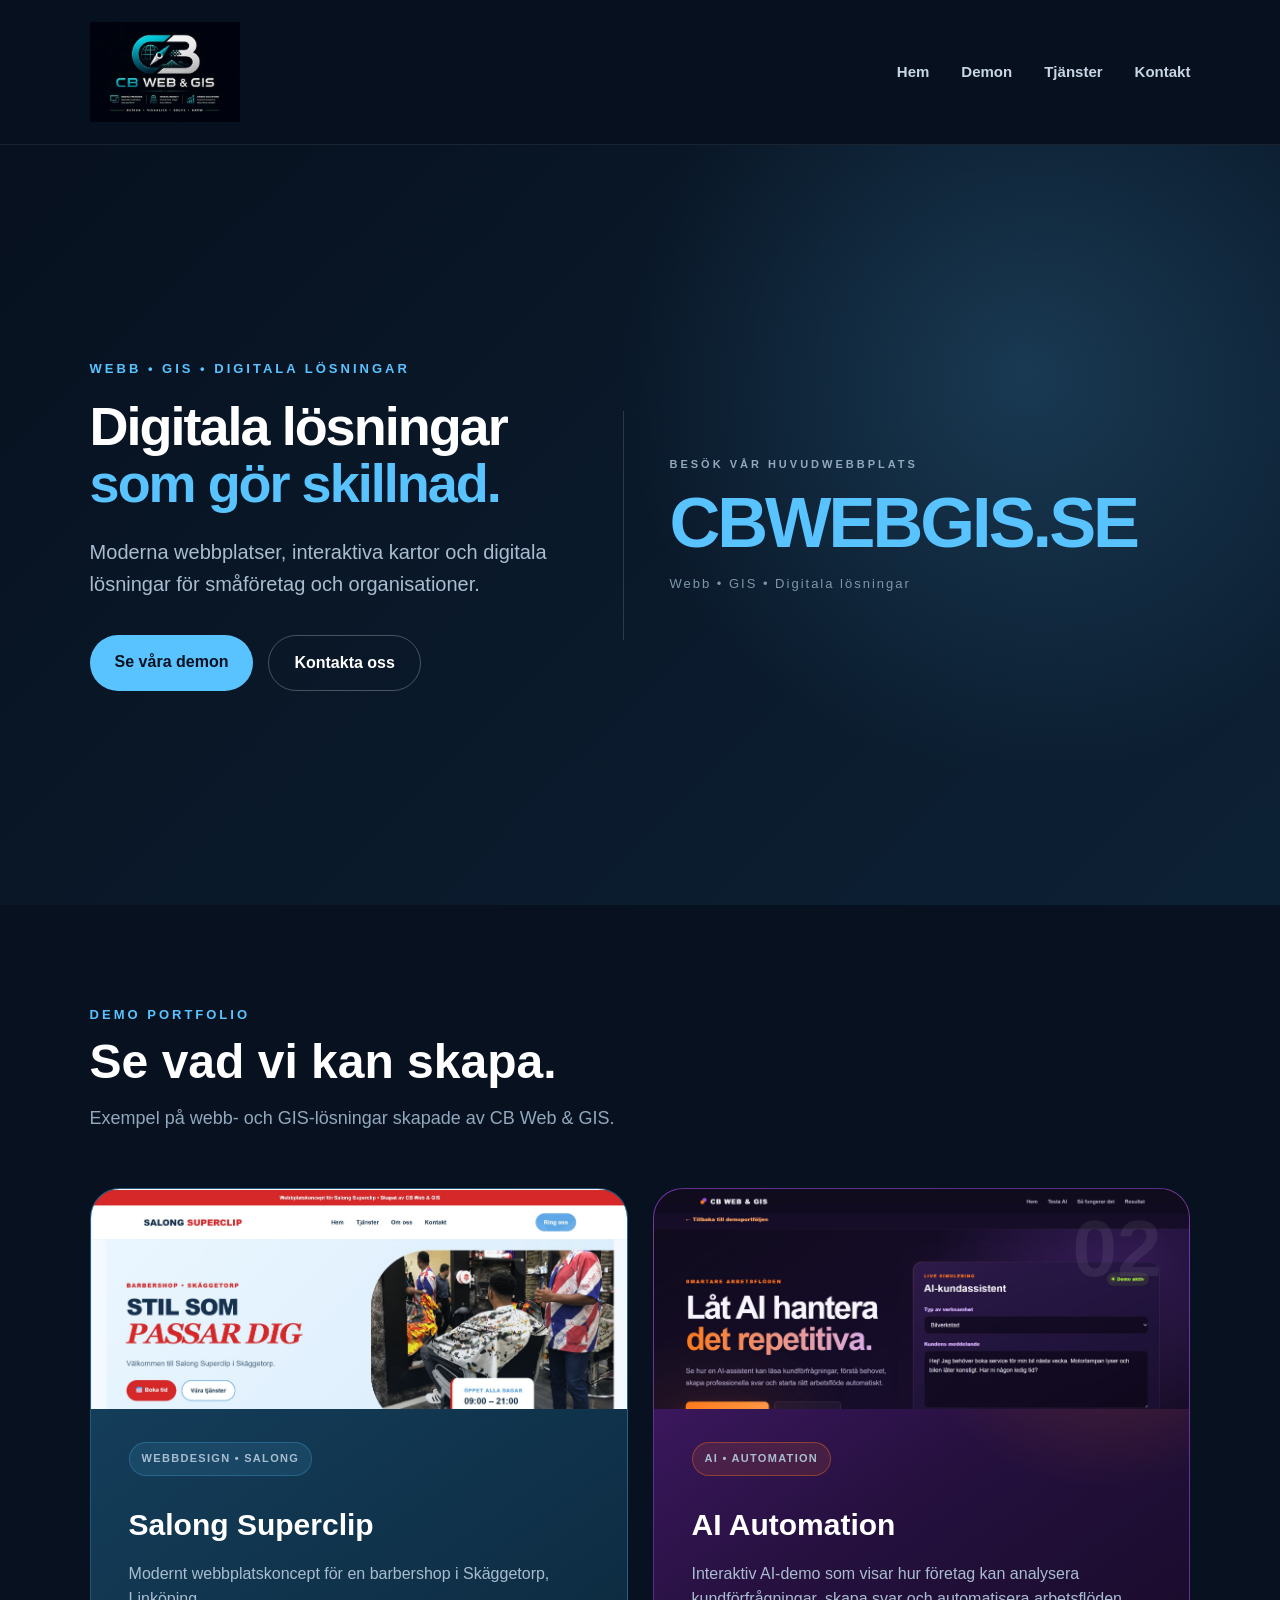
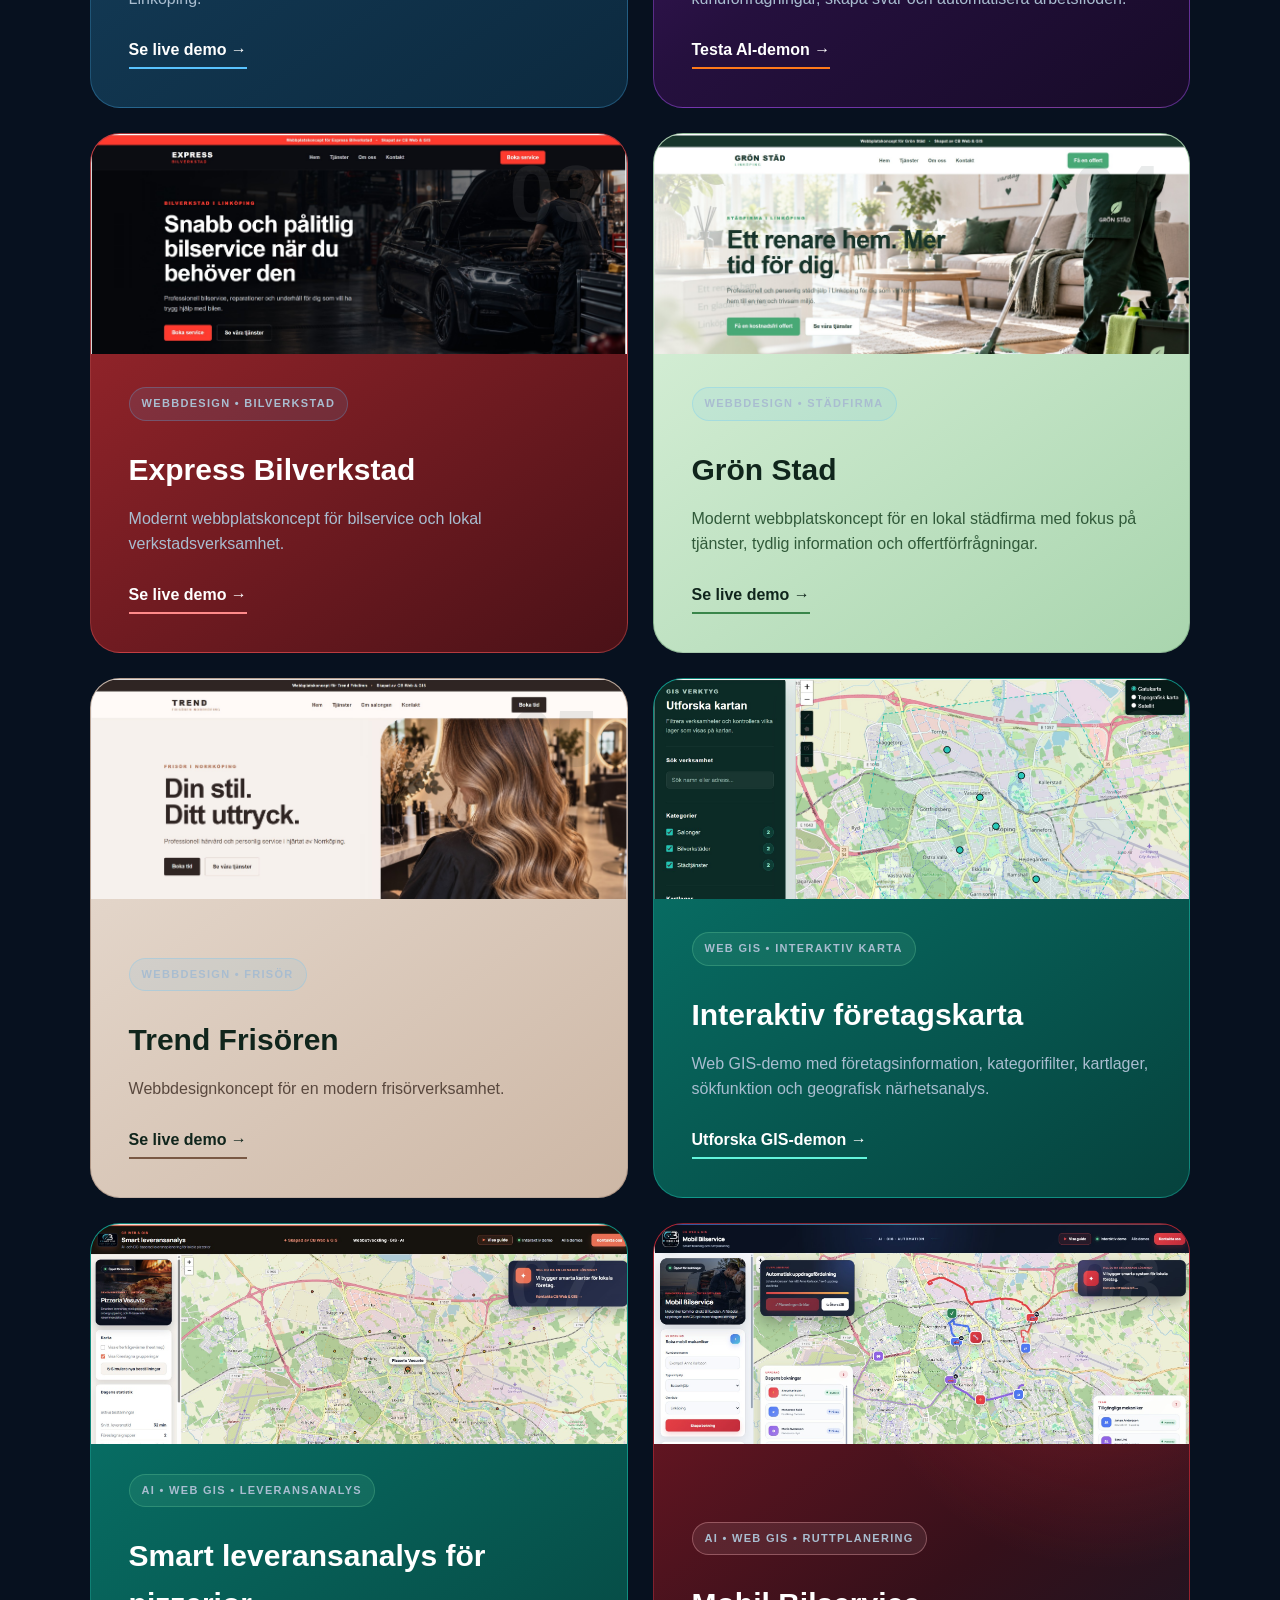
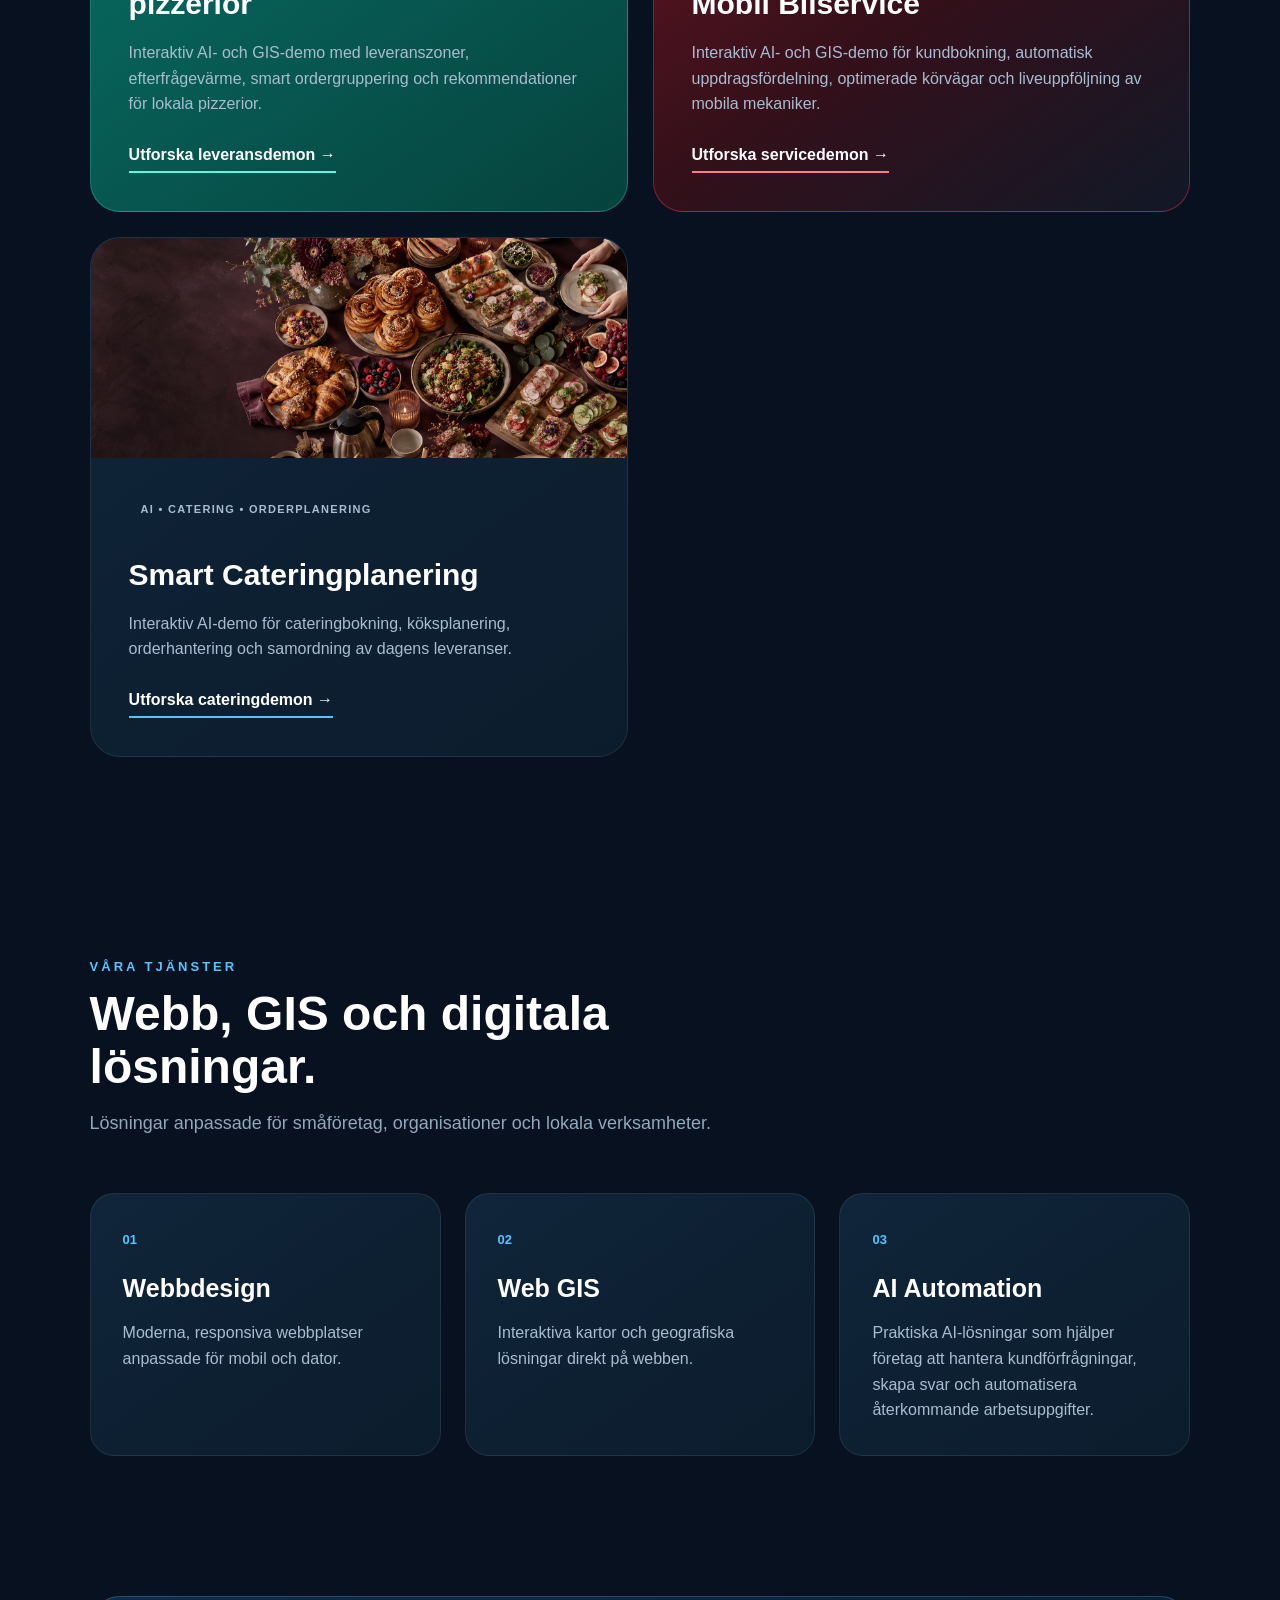
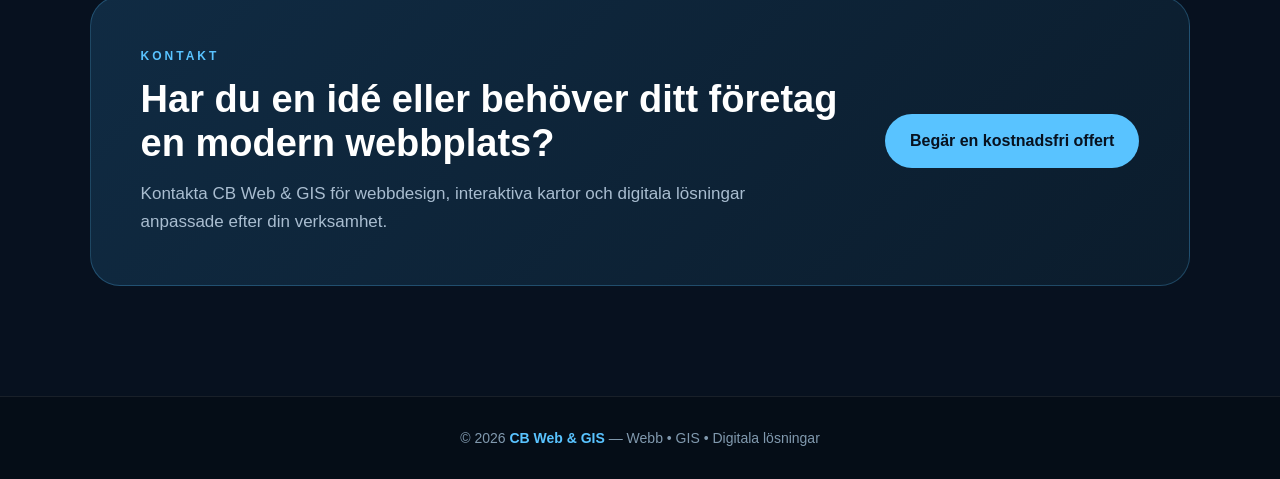
==== index.html @ 03745db8 "Update index.html" ====
<!DOCTYPE html>
<html lang="sv">

<head>

    <meta charset="UTF-8">

    <meta name="viewport"
          content="width=device-width, initial-scale=1.0">

    <title>CB Web & GIS | Demo Portfolio</title>

    <meta name="description"
          content="Demoportfolio från CB Web & GIS – moderna webbplatser, GIS och digitala lösningar för företag och organisationer.">

    <link rel="stylesheet" href="style.css">

</head>

<body>

    <!-- HEADER -->

    <header class="site-header">

        <nav class="navbar">

<a href="#home" class="logo">
    <img src="cb-webgis-logo-400.webp"
         alt="CB Web & GIS">
</a>

<button class="menu-toggle"
        id="menu-toggle"
        aria-label="Öppna meny"
        aria-expanded="false">
    ☰
</button>

<div class="nav-links" id="nav-links">

                <a href="#home">Hem</a>

                <a href="#demos">Demon</a>

                <a href="#services">Tjänster</a>

                <a href="#contact">Kontakt</a>

            </div>

        </nav>

    </header>


    <main>

        <!-- HERO -->

        <section class="hero" id="home">

            <div class="hero-content">
                <div class="hero-main">

                <p class="hero-small">
                    WEBB • GIS • DIGITALA LÖSNINGAR
                </p>

                <h1>
                    Digitala lösningar
                    <span>som gör skillnad.</span>
                </h1>

                <p class="hero-text">
                    Moderna webbplatser, interaktiva kartor och
                    digitala lösningar för småföretag och organisationer.
                </p>

       
                    <div class="hero-buttons">

    <a href="#demos" class="btn primary">
        Se våra demon
    </a>

    <a href="#contact" class="btn secondary">
        Kontakta oss
    </a>

</div>

<!-- CLOSE LEFT SIDE -->
</div>


<!-- RIGHT SIDE -->

<div class="hero-website">

    <p>Besök vår huvudwebbplats</p>

    <a href="https://cbwebgis.se"
       target="_blank"
       rel="noopener noreferrer">

        CBWEBGIS.SE

    </a>

    <span>
        Webb • GIS • Digitala lösningar
    </span>

</div>
            </div>

        </section>


        <!-- DEMOS -->

        <section class="demos" id="demos">

            <div class="section-heading">

                <p>DEMO PORTFOLIO</p>

                <h2>
                    Se vad vi kan skapa.
                </h2>

                <span>
                    Exempel på webb- och GIS-lösningar
                    skapade av CB Web & GIS.
                </span>

            </div>


            <div class="demo-grid">

                <!-- SUPERCLIP -->

                <article class="demo-card demo-card--superclip">

                    <div class="demo-image">

    <img src="superclip-preview.jpg"
         alt="Salong Superclip webbplatsdemo">

</div>

<div class="demo-number">
    01
</div>

                    <div class="demo-content">
<p class="demo-category web">
    WEBBDESIGN • SALONG
</p>

                        <h3>
                            Salong Superclip
                        </h3>

                        <p>
                            Modernt webbplatskoncept för en
                            barbershop i Skäggetorp, Linköping.
                        </p>

                        <a href="superclip/index.html"
                           class="demo-btn">
                            Se live demo →
                        </a>

                    </div>

                </article>


          

                <!-- AI AUTOMATION -->

<article class="demo-card demo-card--ai">

    <div class="demo-image">

        <img
            src="ai-automation-preview.jpg"
            alt="AI Automation interaktiv webb-demo"
        >

    </div>

    <div class="demo-number">
        02
    </div>

    <div class="demo-content">

        <p class="demo-category ai">
            AI • AUTOMATION
        </p>

        <h3>
            AI Automation
        </h3>

        <p>
            Interaktiv AI-demo som visar hur företag
            kan analysera kundförfrågningar, skapa svar
            och automatisera arbetsflöden.
        </p>

        <a
            href="ai-automation/index.html"
            class="demo-btn"
        >
            Testa AI-demon →
        </a>

    </div>

</article>
                


                <!-- EXPRESS BILVERKSTAD -->

                <article class="demo-card demo-card--express">
                    <div class="demo-image">
    <img src="express-bilverkstad-preview.jpg"
         alt="Express Bilverkstad webbplatsdemo">
</div>

                    <div class="demo-number">
                        03
                    </div>

                    <div class="demo-content">

                       <p class="demo-category web">
    WEBBDESIGN • BILVERKSTAD
</p>
                        <h3>
                            Express Bilverkstad
                        </h3>

                        <p>
                            Modernt webbplatskoncept för
                            bilservice och lokal verkstadsverksamhet.
                        </p>

                        <a href="express-bilverkstad/index.html"
                           class="demo-btn">
                            Se live demo →
                        </a>

                    </div>

                </article>


                <!-- GRÖN STAD -->

               <article class="demo-card demo-card--gron">
                    <div class="demo-image">
    <img src="gron-stad-preview.jpg"
         alt="Grön Stad GIS-demo">
</div>

                    <div class="demo-number">
                        04
                    </div>

                    <div class="demo-content">

                      <p class="demo-category web">
    WEBBDESIGN • STÄDFIRMA
</p>

                        <h3>
                            Grön Stad
                        </h3>

                       <p>
    Modernt webbplatskoncept för en lokal
    städfirma med fokus på tjänster,
    tydlig information och offertförfrågningar.
</p>

                        <a href="gron-stad/index.html"
                           class="demo-btn">
                            Se live demo →
                        </a>

                    </div>

                </article>


                <!-- TREND FRISÖREN -->

                <article class="demo-card demo-card--trend">
                    <div class="demo-image">
    <img src="trend-frisoren-preview.jpg"
         alt="Trend Frisören webbplatsdemo">
</div>

                    <div class="demo-number">
                        05
                    </div>

                    <div class="demo-content">

                       <p class="demo-category web">
    WEBBDESIGN • FRISÖR
</p>

                        <h3>
                            Trend Frisören
                        </h3>

                        <p>
                            Webbdesignkoncept för en modern
                            frisörverksamhet.
                        </p>

                        <a href="trend-frisoren/index.html"
                           class="demo-btn">
                            Se live demo →
                        </a>

                    </div>

                </article>
                                <!-- BUSINESS MAP WEB GIS -->

              <article class="demo-card demo-card--gis">

                    <div class="demo-image">

                        <img
                            src="business-map-preview.jpg"
                            alt="Interaktiv företagskarta Web GIS-demo"
                        >

                    </div>

                    <div class="demo-number">
                        06
                    </div>

                    <div class="demo-content">

                        <p class="demo-category gis">
                            WEB GIS • INTERAKTIV KARTA
                        </p>

                        <h3>
                            Interaktiv företagskarta
                        </h3>

                        <p>
                            Web GIS-demo med företagsinformation,
                            kategorifilter, kartlager, sökfunktion
                            och geografisk närhetsanalys.
                        </p>

                        <a
                            href="business-map/index.html"
                            class="demo-btn"
                        >
                            Utforska GIS-demon →
                        </a>

                    </div>

                </article>
<!-- PIZZERIA DELIVERY INTELLIGENCE -->

<article class="demo-card demo-card--gis">

    <div class="demo-image">
        <img
            src="pizza-delivery-preview.jpg"
            alt="Smart leveransanalys för pizzerior med AI och GIS"
        >
    </div>

    <div class="demo-number">
        07
    </div>

    <div class="demo-content">

        <p class="demo-category gis">
            AI • WEB GIS • LEVERANSANALYS
        </p>

        <h3>
            Smart leveransanalys för pizzerior
        </h3>

        <p>
            Interaktiv AI- och GIS-demo med leveranszoner,
            efterfrågevärme, smart ordergruppering och
            rekommendationer för lokala pizzerior.
        </p>

        <a
            href="pizza-delivery/index.html"
            class="demo-btn"
        >
            Utforska leveransdemon →
        </a>

    </div>

</article>
      <!-- MOBILE MECHANIC AI + GIS -->

<article class="demo-card demo-card--mobile">

    <div class="demo-image">
        <img
            src="mobil-bilservice-preview.jpg"
            alt="Mobil Bilservice med AI och GIS"
        >
    </div>

    <div class="demo-number">
        08
    </div>

    <div class="demo-content">

        <p class="demo-category mechanic">
            AI • WEB GIS • RUTTPLANERING
        </p>

        <h3>Mobil Bilservice</h3>

        <p>
            Interaktiv AI- och GIS-demo för kundbokning,
            automatisk uppdragsfördelning, optimerade körvägar
            och liveuppföljning av mobila mekaniker.
        </p>

        <a
            href="mobile-mechanic/index.html"
            class="demo-btn"
        >
            Utforska servicedemon →
        </a>

    </div>

</article>


<!-- SMART CATERING PLANNING -->

<article class="demo-card demo-card--catering">

    <div class="demo-image">
        <img
            src="cafe-catering/catering-hero-2.png"
            alt="Smart cateringplanering med AI och digital automation"
        >
    </div>

    <div class="demo-number">
        09
    </div>

    <div class="demo-content">

        <p class="demo-category catering">
            AI • CATERING • ORDERPLANERING
        </p>

        <h3>Smart Cateringplanering</h3>

        <p>
            Interaktiv AI-demo för cateringbokning,
            köksplanering, orderhantering och
            samordning av dagens leveranser.
        </p>

        <a
            href="cafe-catering/index.html"
            class="demo-btn"
        >
            Utforska cateringdemon →
        </a>

    </div>

</article>

</div>

</section>     
        
<!-- SERVICES -->

<section class="services" id="services">

    <div class="section-heading">

        <p>VÅRA TJÄNSTER</p>

        <h2>
            Webb, GIS och digitala lösningar.
        </h2>

        <span>
            Lösningar anpassade för småföretag,
            organisationer och lokala verksamheter.
        </span>

    </div>

    <div class="services-grid">

        <div class="service-card">
            <span>01</span>
            <h3>Webbdesign</h3>
            <p>
                Moderna, responsiva webbplatser
                anpassade för mobil och dator.
            </p>
        </div>

        <div class="service-card">
            <span>02</span>
            <h3>Web GIS</h3>
            <p>
                Interaktiva kartor och geografiska
                lösningar direkt på webben.
            </p>
        </div>

        <div class="service-card">
    <span>03</span>

    <h3>AI Automation</h3>

    <p>
        Praktiska AI-lösningar som hjälper företag
        att hantera kundförfrågningar, skapa svar
        och automatisera återkommande arbetsuppgifter.
    </p>
</div>
    </div>

</section>
        <!-- CONTACT -->

<section class="contact" id="contact">

    <div class="contact-box">

        <div>

            <p class="contact-small">
                KONTAKT
            </p>

            <h2>
                Har du en idé eller behöver ditt företag en modern webbplats?
            </h2>

            <p class="contact-text">
                Kontakta CB Web & GIS för webbdesign,
                interaktiva kartor och digitala lösningar
                anpassade efter din verksamhet.
            </p>

        </div>

        <div class="contact-actions">

           <a
    href="https://cbwebgis.se/sv/contact/#contact-form"
    class="btn primary"
    target="_blank"
    rel="noopener noreferrer"
>
    Begär en kostnadsfri offert
</a>

        </div>

    </div>

</section>
    </main>
    <footer class="site-footer">

    <p>
        © 2026 <strong>CB Web & GIS</strong>
        — Webb • GIS • Digitala lösningar
    </p>

</footer>
    <script>

const menuToggle = document.getElementById("menu-toggle");
const navLinks = document.getElementById("nav-links");

if (menuToggle && navLinks) {

    menuToggle.addEventListener("click", function () {

        navLinks.classList.toggle("active");

        const isOpen = navLinks.classList.contains("active");

        menuToggle.textContent = isOpen ? "✕" : "☰";

        menuToggle.setAttribute(
            "aria-expanded",
            isOpen
        );

    });

    navLinks.querySelectorAll("a").forEach(link => {

        link.addEventListener("click", function () {

            navLinks.classList.remove("active");

            menuToggle.textContent = "☰";

            menuToggle.setAttribute(
                "aria-expanded",
                "false"
            );

        });

    });

}

</script>

</body>

</html>
---- style.css ----
/* ==========================================
   CB WEB & GIS — DEMO PORTFOLIO
========================================== */

* {
    margin: 0;
    padding: 0;
    box-sizing: border-box;
}

html {
    scroll-behavior: smooth;
}

body {
    font-family: Arial, Helvetica, sans-serif;
    background: #07111f;
    color: #ffffff;
    line-height: 1.6;
}

a {
    text-decoration: none;
}


/* ==========================================
   HEADER
========================================== */

.site-header {
    position: sticky;
    top: 0;
    z-index: 1000;

    background: rgba(7, 17, 31, 0.96);
    border-bottom: 1px solid rgba(255,255,255,0.08);
}

.navbar {
    max-width: 1400px;
    margin: 0 auto;
    padding: 22px 7%;

    display: flex;
    justify-content: space-between;
    align-items: center;
}

.logo {
    display: flex;
    align-items: center;
}

.logo img {
    width: 150px;
    height: auto;
    display: block;
}
.nav-links {
    display: flex;
    align-items: center;
    gap: 32px;
}

.nav-links a {
    color: #c8d6e5;
    font-size: 15px;
    font-weight: 700;

    transition: color 0.25s ease;
}

.nav-links a:hover {
    color: #59c3ff;
}


/* ==========================================
   HERO
========================================== */

.hero {
    min-height: 760px;

    display: flex;
    align-items: center;

    background:
        radial-gradient(
            circle at 80% 30%,
            rgba(89, 195, 255, 0.18),
            transparent 35%
        ),
        linear-gradient(
            135deg,
            #07111f,
            #0d2135
        );
}

.hero-content {
    width: 100%;
    max-width: 1400px;

    margin: 0 auto;
    padding: 100px 7%;

    display: grid;
    grid-template-columns: 0.9fr 1.1fr;
    align-items: center;
    gap: 70px;
}

.hero-small {
    color: #59c3ff;

    font-size: 13px;
    font-weight: 800;

    letter-spacing: 3px;

    margin-bottom: 18px;
}

.hero h1 {
    max-width: 650px;
    font-size: 54px;
    line-height: 1.05;
    letter-spacing: -2px;
    margin-bottom: 25px;
}

.hero h1 span {
    display: block;
    color: #59c3ff;
}

.hero-text {
    max-width: 650px;

    color: #a9bdd0;

    font-size: 20px;

    margin-bottom: 35px;
}


/* ==========================================
   BUTTONS
========================================== */

.hero-buttons {
    display: flex;
    gap: 15px;
    flex-wrap: wrap;
}

.btn {
    display: inline-block;

    padding: 14px 25px;

    border-radius: 30px;

    font-weight: 800;

    transition:
        transform 0.25s ease,
        background 0.25s ease;
}

.btn:hover {
    transform: translateY(-3px);
}

.btn.primary {
    background: #59c3ff;
    color: #07111f;
}

.btn.secondary {
    border: 1px solid rgba(255,255,255,0.25);
    color: white;
}


/* ==========================================
   DEMOS
========================================== */

.demos {
    max-width: 1400px;

    margin: 0 auto;

    padding: 100px 7%;
}

.section-heading {
    max-width: 700px;

    margin-bottom: 55px;
}

.section-heading > p {
    color: #59c3ff;

    font-size: 13px;
    font-weight: 800;

    letter-spacing: 3px;

    margin-bottom: 10px;
}

.section-heading h2 {
    font-size: 48px;

    line-height: 1.1;

    margin-bottom: 15px;
}

.section-heading > span {
    color: #91a8bd;

    font-size: 18px;
}


/* ==========================================
   DEMO GRID
========================================== */

.demo-grid {
    display: grid;

    grid-template-columns:
        repeat(2, minmax(0, 1fr));

    gap: 25px;
}

/* ==========================================
   DEMO PREVIEW IMAGES
========================================== */

.demo-image {
    height: 220px;
    margin: -38px -38px 30px -38px;
    overflow: hidden;
}

.demo-image img {
    width: 100%;
    height: 100%;
    object-fit: cover;
    object-position: top center;
    display: block;

    transition: transform 0.5s ease;
}

.demo-card:hover .demo-image img {
    transform: scale(1.05);
}
/* ==========================================
   INDIVIDUAL DEMO CARD COLOURS
========================================== */


/* ==========================================
   DEMO CARDS
========================================== */

.demo-card {
    position: relative;

    min-height: 520px;
    padding: 38px;

    display: flex;
    flex-direction: column;
    justify-content: space-between;

    background:
        linear-gradient(
            145deg,
            #10253a,
            #0b1c2c
        );

    border: 1px solid rgba(255,255,255,0.08);

    border-radius: 30px;

    overflow: hidden;

    transition:
        transform 0.3s ease,
        border-color 0.3s ease,
        box-shadow 0.3s ease;
}

.demo-card:hover {
    transform: translateY(-7px);

    border-color: rgba(89,195,255,0.5);

    box-shadow:
        0 25px 55px rgba(0,0,0,0.25);
}
/* Salong Superclip — elegant blue */
.demo-card--superclip {
    background:
        linear-gradient(
            145deg,
            #174463,
            #0c293e
        );

    border-color: rgba(80, 190, 255, 0.28);
}


/* AI Automation — violet and orange */

.demo-card--ai {
    background:
        radial-gradient(
            circle at 85% 15%,
            rgba(255, 122, 26, 0.25),
            transparent 35%
        ),
        linear-gradient(
            145deg,
            #4c1d75,
            #25103e 55%,
            #170b28
        );

    border-color: rgba(168, 85, 247, 0.45);
}

/* Express Bilverkstad — red */
.demo-card--express {
    background:
        linear-gradient(
            145deg,
            #a6292f,
            #4a1117
        );

    border-color: rgba(255, 104, 104, 0.35);
}


/* Grön Stad — light green */
.demo-card--gron {
    background:
        linear-gradient(
            145deg,
            #dff4df,
            #a9d5ae
        );

    border-color: rgba(45, 105, 58, 0.30);
}


/* Trend Frisören — warm beige */
.demo-card--trend {
    background:
        linear-gradient(
            145deg,
            #eadfd5,
            #cdb7a5
        );

    border-color: rgba(106, 75, 59, 0.30);
}


/* Business Map — green turquoise */
.demo-card--gis {
    background:
        linear-gradient(
            145deg,
            #08796e,
            #06423d
        );

    border-color: rgba(32, 199, 183, 0.40);
}
/* Mobil Bilservice — red and dark navy */

.demo-card--mobile {
    background:
        radial-gradient(
            circle at 85% 15%,
            rgba(239, 51, 64, 0.30),
            transparent 38%
        ),
        linear-gradient(
            145deg,
            #7d1825,
            #35101a 58%,
            #111827
        );

    border-color: rgba(239, 51, 64, 0.45);
}

.demo-card--mobile:hover {
    border-color: rgba(255, 100, 112, 0.75);

    box-shadow:
        0 25px 55px rgba(80, 5, 18, 0.38);
}
/* Dark text for light-coloured cards */

.demo-card--gron .demo-content h3,
.demo-card--trend .demo-content h3 {
    color: #10251c;
}

.demo-card--gron .demo-content > p:not(.demo-category) {
    color: #315a3a;
}

.demo-card--trend .demo-content > p:not(.demo-category) {
    color: #59483e;
}

.demo-card--gron .demo-btn,
.demo-card--trend .demo-btn {
    color: #10251c;
}

.demo-card--gron .demo-number,
.demo-card--trend .demo-number {
    color: rgba(16, 37, 28, 0.09);
}
.demo-number {
    position: absolute;

    top: 20px;
    right: 28px;

    color: rgba(255,255,255,0.07);

    font-size: 80px;
    font-weight: 900;

    line-height: 1;
}

.demo-content {
    position: relative;
    z-index: 2;

    margin-top: auto;
}

.demo-type {
    color: #59c3ff;

    font-size: 11px;
    font-weight: 800;

    letter-spacing: 2px;

    margin-bottom: 10px;
}

.demo-content h3 {
    font-size: 30px;

    margin-bottom: 12px;
}

.demo-content > p:not(.demo-type) {
    max-width: 480px;

    color: #a9bdd0;

    margin-bottom: 25px;
}

.demo-btn {
    display: inline-block;

    color: white;

    font-weight: 800;

    border-bottom: 2px solid #59c3ff;

    padding-bottom: 4px;

    transition: color 0.25s ease;
}

.demo-btn:hover {
    color: #59c3ff;
}
/* ==========================================
   SERVICES
========================================== */

.services {
    max-width: 1400px;
    margin: 0 auto;
    padding: 100px 7%;
}

.services-grid {
    display: grid;
    grid-template-columns: repeat(3, 1fr);
    gap: 24px;
}

.service-card {
    padding: 32px;

    background:
        linear-gradient(
            145deg,
            #10253a,
            #0b1c2c
        );

    border: 1px solid rgba(255,255,255,0.08);
    border-radius: 24px;

    transition:
        transform 0.3s ease,
        border-color 0.3s ease,
        box-shadow 0.3s ease;
}

.service-card:hover {
    transform: translateY(-6px);

    border-color: rgba(89,195,255,0.45);

    box-shadow:
        0 20px 45px rgba(0,0,0,0.22);
}

.service-card span {
    display: inline-block;

    color: #59c3ff;

    font-size: 13px;
    font-weight: 900;

    margin-bottom: 18px;
}

.service-card h3 {
    font-size: 25px;

    margin-bottom: 12px;
}

.service-card p {
    color: #a9bdd0;
}
/* ==========================================
   CONTACT
========================================== */

.contact {
    max-width: 1400px;
    margin: 0 auto;
    padding: 40px 7% 110px;
}

.contact-box {
    padding: 50px;

    display: flex;
    justify-content: space-between;
    align-items: center;
    gap: 40px;

    background:
        linear-gradient(
            135deg,
            #102b43,
            #0b1c2c
        );

    border: 1px solid rgba(89,195,255,0.25);
    border-radius: 30px;
}

.contact-small {
    color: #59c3ff;

    font-size: 12px;
    font-weight: 900;

    letter-spacing: 3px;

    margin-bottom: 12px;
}

.contact-box h2 {
    max-width: 720px;

    font-size: 38px;
    line-height: 1.15;

    margin-bottom: 15px;
}

.contact-text {
    max-width: 650px;

    color: #a9bdd0;

    font-size: 17px;
}

.contact-actions {
    flex-shrink: 0;
}
/* ==========================================
   MOBILE MENU BUTTON
========================================== */

.menu-toggle {
    display: none;

    background: transparent;
    border: none;

    color: white;

    font-size: 30px;
    cursor: pointer;
}
/* ==========================================
   FOOTER
========================================== */

.site-footer {
    padding: 30px 7%;

    text-align: center;

    color: #8199ae;

    font-size: 14px;

    border-top: 1px solid rgba(255,255,255,0.08);

    background: #050d17;
}

.site-footer strong {
    color: #59c3ff;
}
/* ==========================================
   HERO WEBSITE — RIGHT SIDE
========================================== */

.hero-website {
    margin: 0;
    padding: 45px 0 45px 45px;

    border-left: 1px solid rgba(255,255,255,0.14);
}

.hero-website p {
    color: #91a8bd;

    font-size: 11px;
    font-weight: 800;

    letter-spacing: 3px;
    text-transform: uppercase;

    margin-bottom: 15px;
}

.hero-website a {
    display: block;

    color: #59c3ff;

    font-size: clamp(55px, 5.5vw, 92px);
    font-weight: 900;

    line-height: 1;

    letter-spacing: -3px;

    white-space: nowrap;

    transition:
        transform 0.3s ease,
        color 0.3s ease;
}

.hero-website a:hover {
    color: #ffffff;
    transform: translateX(8px);
}

.hero-website span {
    display: block;

    margin-top: 15px;

    color: #7f96aa;

    font-size: 13px;

    letter-spacing: 2px;
}
/* ==========================================
   MOBILE
========================================== */

@media (max-width: 800px) {

  .navbar {
    position: relative;
}

.menu-toggle {
    display: block;
}

.nav-links {
    display: none;

    position: absolute;

    top: 100%;
    left: 6%;
    right: 6%;

    padding: 22px;

    flex-direction: column;
    align-items: flex-start;

    gap: 18px;

    background: #0b1c2c;

    border: 1px solid rgba(255,255,255,0.08);

    border-radius: 0 0 20px 20px;

    box-shadow: 0 18px 35px rgba(0,0,0,0.35);
}

.nav-links.active {
    display: flex;
}
.services {
    padding: 70px 6%;
}
.contact {
    padding: 30px 6% 80px;
}

.contact-box {
    padding: 32px;

    flex-direction: column;
    align-items: flex-start;
}

.contact-box h2 {
    font-size: 30px;
}

.contact-actions {
    width: 100%;
}

.contact-actions .btn {
    width: 100%;
    text-align: center;
}
.services-grid {
    grid-template-columns: 1fr;
}
   .hero {
    min-height: auto;
}

.hero-content {
    display: block;
    padding: 70px 7%;
}

.hero-main {
    width: 100%;
}

.hero h1 {
    font-size: 46px;
    line-height: 1.05;
    letter-spacing: -2px;
}

.hero-text {
    font-size: 17px;
}

/* Website block moves under hero content on mobile */
.hero-website {
    margin-top: 55px;
    padding: 32px 0 0;

    border-left: none;
    border-top: 1px solid rgba(255,255,255,0.14);
}

.hero-website p {
    margin-bottom: 12px;
}

.hero-website a {
    font-size: clamp(44px, 11vw, 68px);

    white-space: normal;
    overflow-wrap: anywhere;

    letter-spacing: -2px;
}

.hero-website span {
    font-size: 12px;
    letter-spacing: 1.5px;
}
    .demos {
        padding: 70px 6%;
    }

    .section-heading h2 {
        font-size: 38px;
    }

    .demo-grid {
        grid-template-columns: 1fr;
    }

}


@media (max-width: 500px) {

    .navbar {
        padding: 18px 5%;
    }

   .logo img {
    width: 125px;
}

  .hero h1 {
    font-size: 36px;
}

.hero-small {
    font-size: 11px;
    letter-spacing: 2px;
}

.hero-website {
    margin-top: 45px;
    padding-top: 28px;
}

.hero-website a {
    font-size: 46px;
    letter-spacing: -1.5px;
}

.hero-website p {
    font-size: 10px;
    letter-spacing: 2px;
}

    .hero-buttons {
        flex-direction: column;
    }

    .btn {
        width: 100%;
        text-align: center;
    }

 .demo-card {
    min-height: 470px;
    padding: 28px;
}
   .demo-image {
    height: 190px;
    margin: -28px -28px 25px -28px;
}

    .demo-number {
        font-size: 65px;
    }

    .demo-content h3 {
        font-size: 26px;
    }
   

}
/* ==========================================
   DEMO CATEGORY BADGES
========================================== */

.demo-category {
    display: inline-flex;
    align-items: center;
    gap: 7px;

    width: fit-content;

    margin-bottom: 14px;
    padding: 7px 12px;

    border-radius: 999px;

    font-size: 11px;
    font-weight: 800;
    letter-spacing: 1.3px;
    text-transform: uppercase;
}
.demo-category.ai {
    color: #ffb06f;

    background:
        rgba(255, 122, 26, 0.12);

    border:
        1px solid rgba(255, 122, 26, 0.38);
}

/* Website demos */
.demo-category.web {
    color: #59c3ff;
    background: rgba(89, 195, 255, 0.10);
    border: 1px solid rgba(89, 195, 255, 0.25);
}

/* GIS demos */
.demo-category.gis {
    color: #7ee2a8;
    background: rgba(126, 226, 168, 0.10);
    border: 1px solid rgba(126, 226, 168, 0.25);
}
.demo-category.gis {
    color: #20c7b7;
}
/* Individual card button accents */

.demo-card--superclip .demo-btn {
    border-color: #59c3ff;
}

.demo-card--ai .demo-btn {
    border-color: #ff7a1a;
}

.demo-card--ai .demo-btn:hover {
    color: #ffad66;
}

.demo-card--express .demo-btn {
    border-color: #ff8a8a;
}

.demo-card--gron .demo-btn {
    border-color: #39864a;
}

.demo-card--trend .demo-btn {
    border-color: #795843;
}

.demo-card--gis .demo-btn {
    border-color: #63f5dc;
}
.demo-category.mechanic {
    color: #ffb4ba;
    background: rgba(255, 255, 255, 0.08);
    border: 1px solid rgba(255, 180, 186, 0.35);
}

.demo-card--mobile .demo-btn {
    border-color: #ff7b86;
}
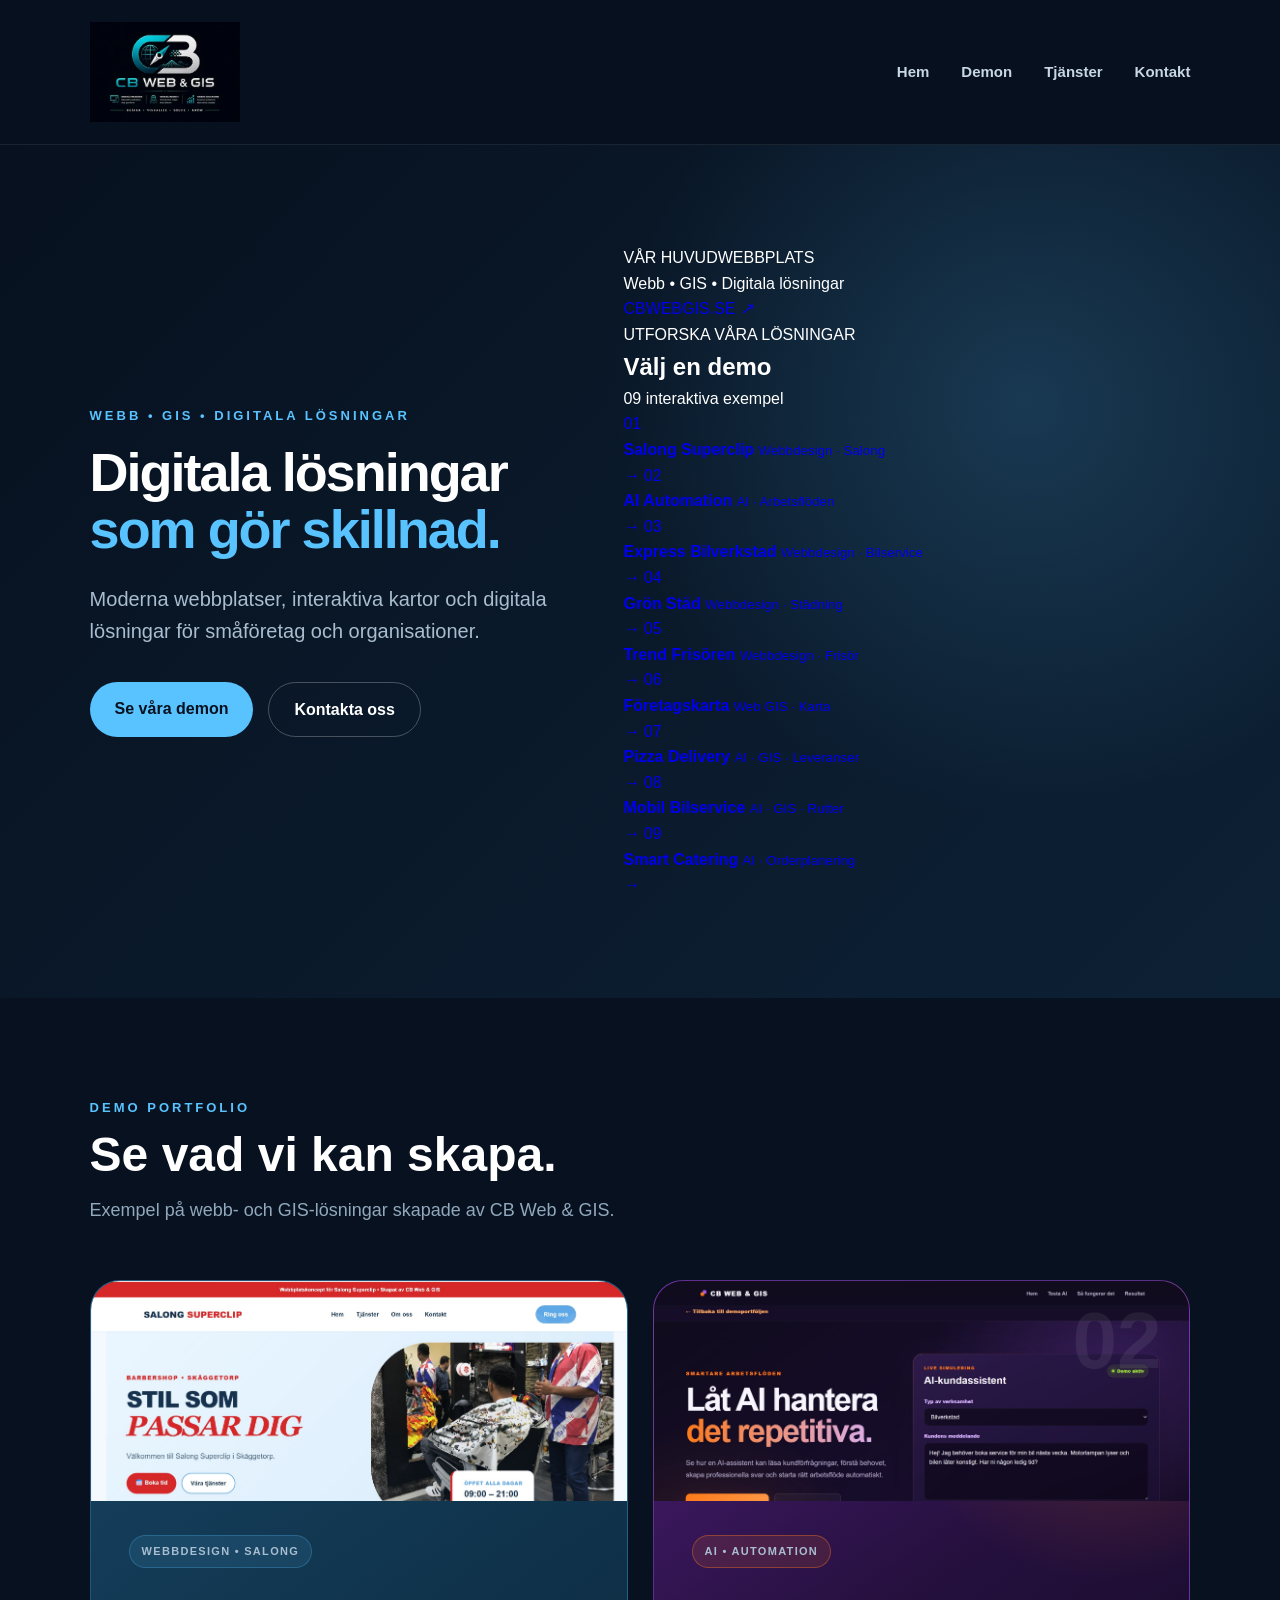
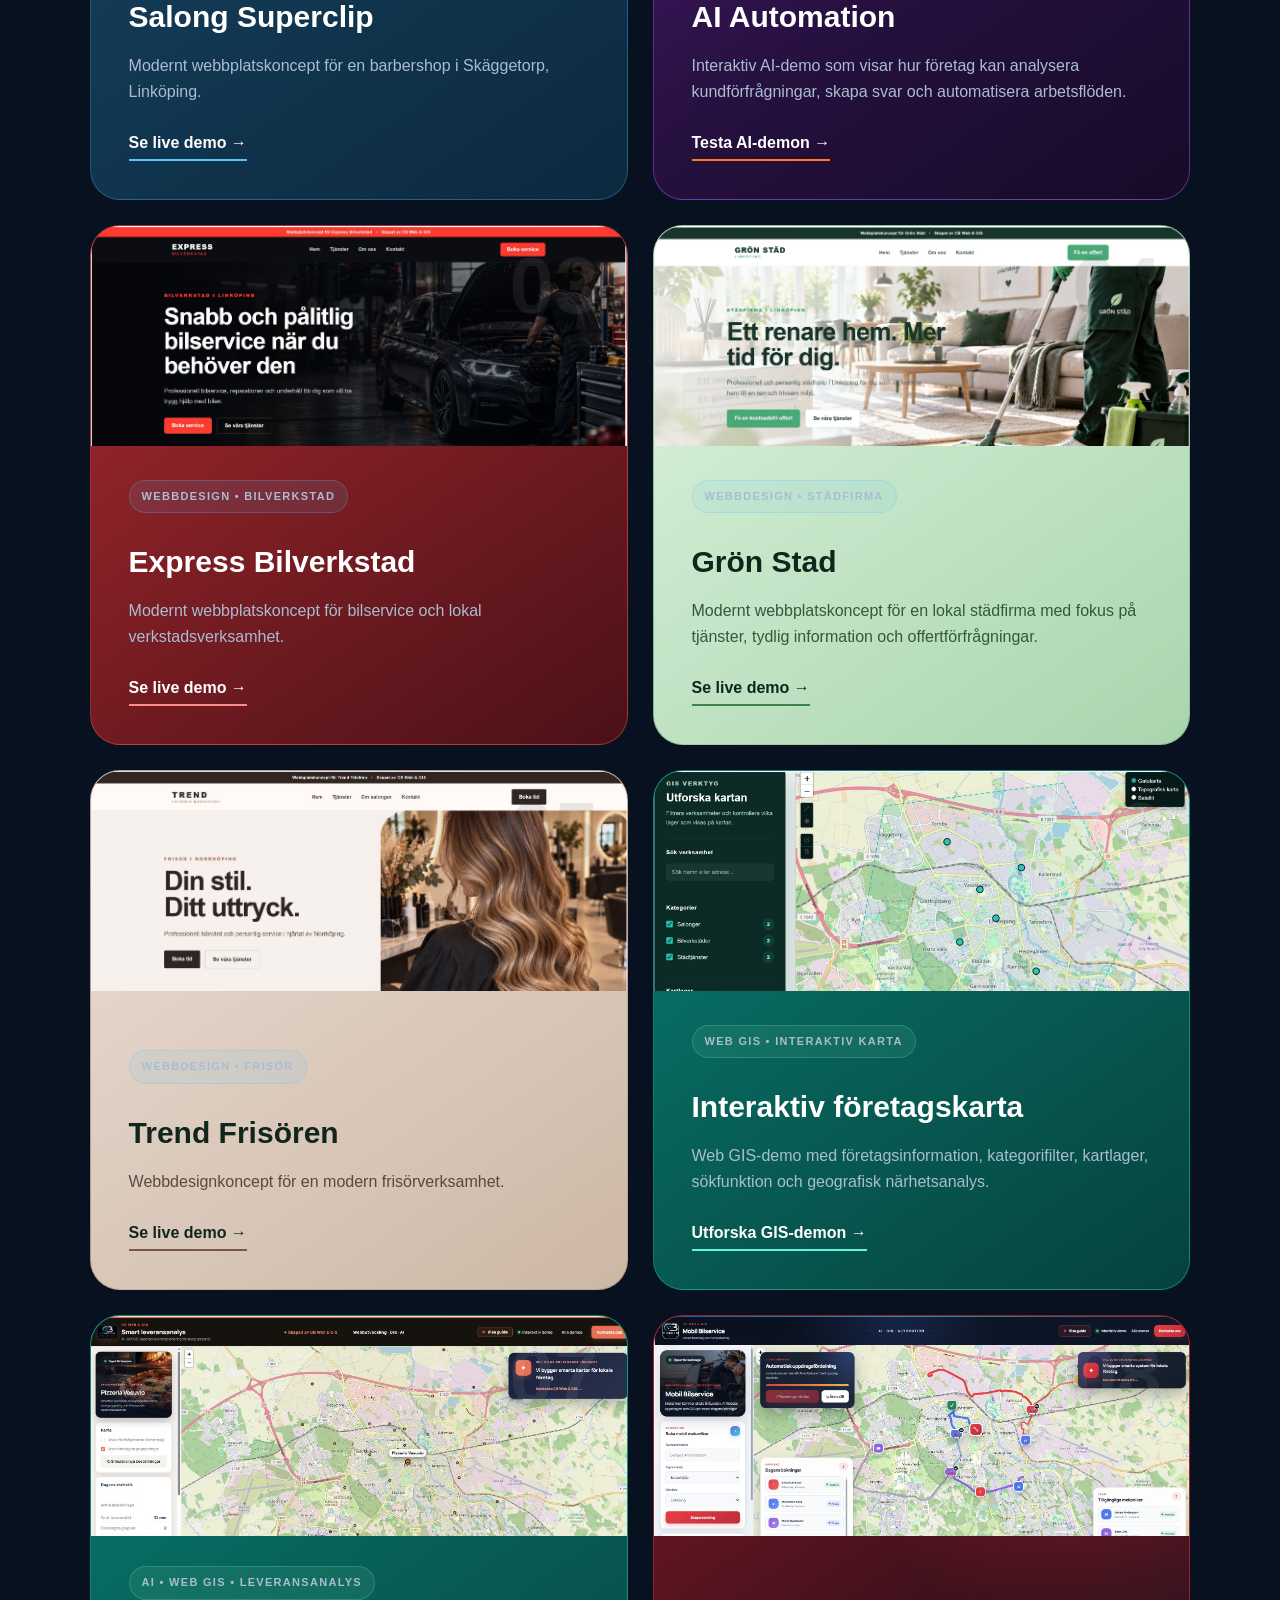
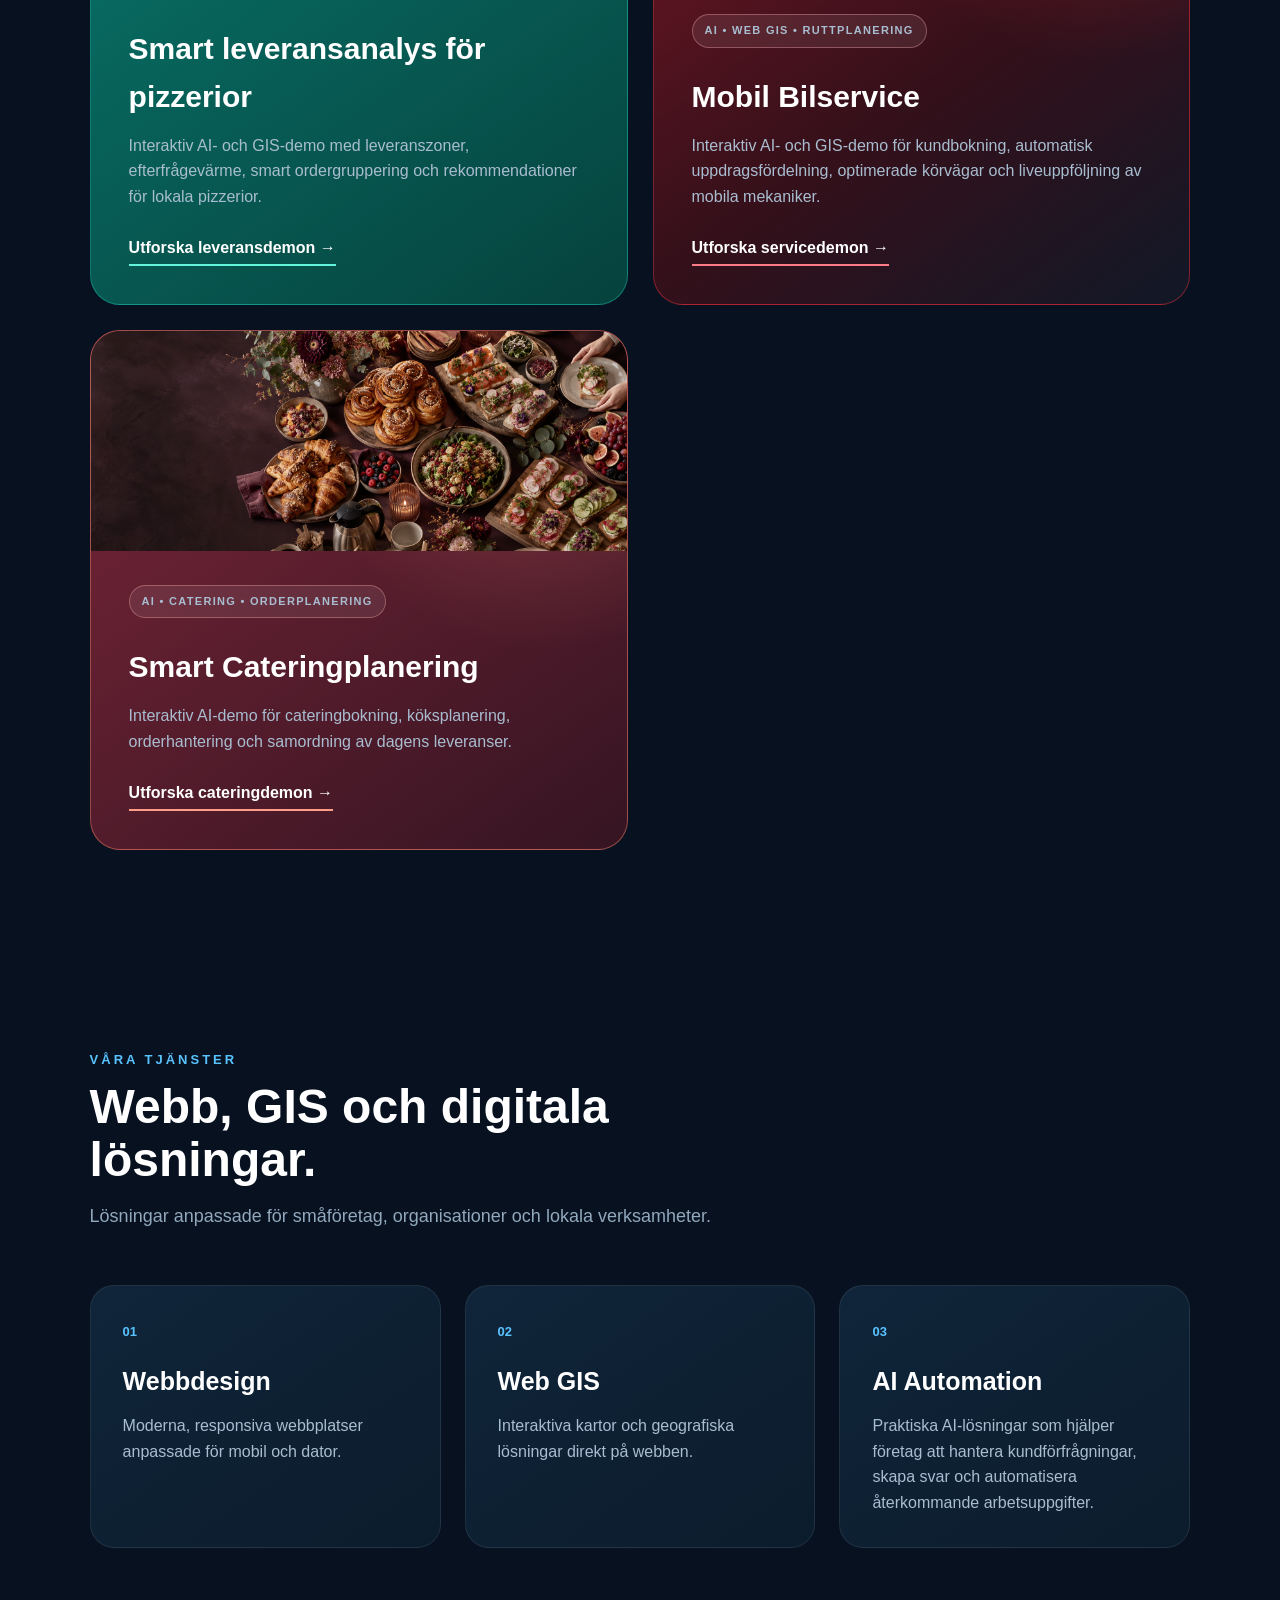
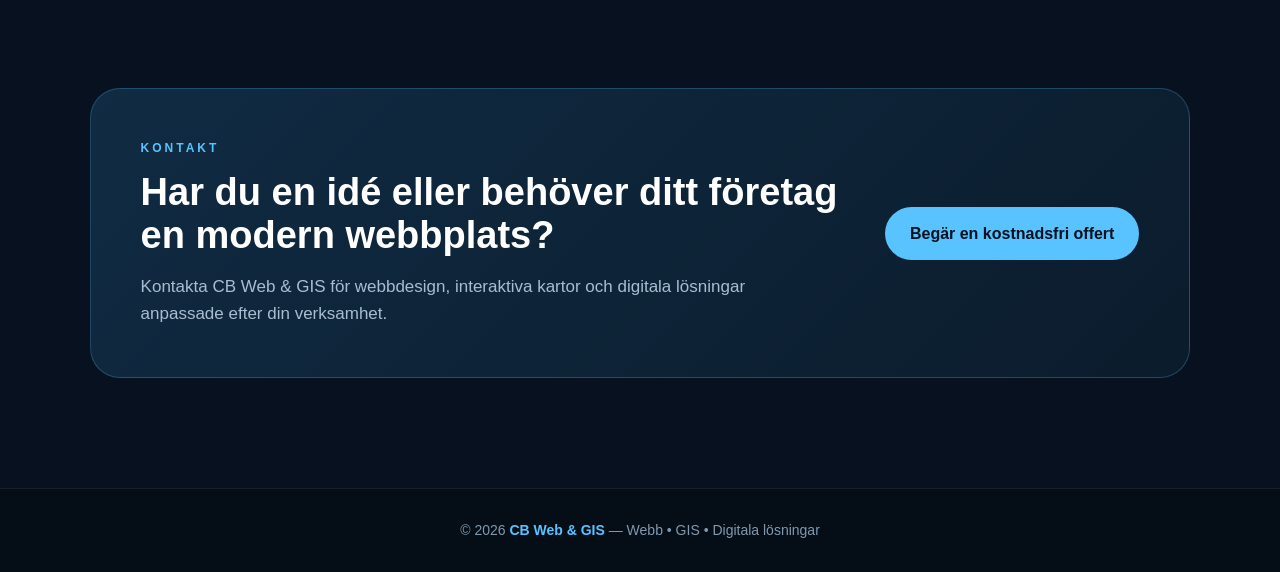
==== commit 49739e26: "Update index.html" ====
--- a/index.html
+++ b/index.html
@@ -96,25 +96,131 @@
 
 <!-- RIGHT SIDE -->
 
-<div class="hero-website">
-
-    <p>Besök vår huvudwebbplats</p>
-
-    <a href="https://cbwebgis.se"
-       target="_blank"
-       rel="noopener noreferrer">
-
-        CBWEBGIS.SE
-
-    </a>
-
-    <span>
-        Webb • GIS • Digitala lösningar
-    </span>
-
-</div>
-            </div>
-
+<aside class="hero-demo-directory">
+
+    <!-- MAIN WEBSITE -->
+
+    <div class="hero-main-website">
+
+        <div>
+            <p>VÅR HUVUDWEBBPLATS</p>
+            <span>Webb • GIS • Digitala lösningar</span>
+        </div>
+
+        <a
+            href="https://cbwebgis.se"
+            target="_blank"
+            rel="noopener noreferrer"
+        >
+            CBWEBGIS.SE
+            <i>↗</i>
+        </a>
+
+    </div>
+
+
+    <!-- DEMO DIRECTORY -->
+
+    <div class="directory-heading">
+
+        <div>
+            <p>UTFORSKA VÅRA LÖSNINGAR</p>
+            <h2>Välj en demo</h2>
+        </div>
+
+        <span>09 interaktiva exempel</span>
+
+    </div>
+
+    <div class="hero-demo-list">
+
+        <a href="superclip/index.html" class="hero-demo-link">
+            <span class="demo-link-number">01</span>
+            <div>
+                <strong>Salong Superclip</strong>
+                <small>Webbdesign · Salong</small>
+            </div>
+            <i>→</i>
+        </a>
+
+        <a href="ai-automation/index.html" class="hero-demo-link">
+            <span class="demo-link-number">02</span>
+            <div>
+                <strong>AI Automation</strong>
+                <small>AI · Arbetsflöden</small>
+            </div>
+            <i>→</i>
+        </a>
+
+        <a href="express-bilverkstad/index.html" class="hero-demo-link">
+            <span class="demo-link-number">03</span>
+            <div>
+                <strong>Express Bilverkstad</strong>
+                <small>Webbdesign · Bilservice</small>
+            </div>
+            <i>→</i>
+        </a>
+
+        <a href="gron-stad/index.html" class="hero-demo-link">
+            <span class="demo-link-number">04</span>
+            <div>
+                <strong>Grön Städ</strong>
+                <small>Webbdesign · Städning</small>
+            </div>
+            <i>→</i>
+        </a>
+
+        <a href="trend-frisoren/index.html" class="hero-demo-link">
+            <span class="demo-link-number">05</span>
+            <div>
+                <strong>Trend Frisören</strong>
+                <small>Webbdesign · Frisör</small>
+            </div>
+            <i>→</i>
+        </a>
+
+        <a href="business-map/index.html" class="hero-demo-link">
+            <span class="demo-link-number">06</span>
+            <div>
+                <strong>Företagskarta</strong>
+                <small>Web GIS · Karta</small>
+            </div>
+            <i>→</i>
+        </a>
+
+        <a href="pizza-delivery/index.html" class="hero-demo-link">
+            <span class="demo-link-number">07</span>
+            <div>
+                <strong>Pizza Delivery</strong>
+                <small>AI · GIS · Leveranser</small>
+            </div>
+            <i>→</i>
+        </a>
+
+        <a href="mobile-mechanic/index.html" class="hero-demo-link">
+            <span class="demo-link-number">08</span>
+            <div>
+                <strong>Mobil Bilservice</strong>
+                <small>AI · GIS · Rutter</small>
+            </div>
+            <i>→</i>
+        </a>
+
+        <a
+            href="cafe-catering/index.html"
+            class="hero-demo-link hero-demo-link--new"
+        >
+            <span class="demo-link-number">09</span>
+            <div>
+                <strong>Smart Catering</strong>
+                <small>AI · Orderplanering</small>
+            </div>
+            <i>→</i>
+        </a>
+
+    </div>
+
+</aside>
         </section>
 
 
--- a/style.css
+++ b/style.css
@@ -1006,3 +1006,37 @@
 .demo-card--mobile .demo-btn {
     border-color: #ff7b86;
 }
+/* Smart Catering — warm reddish plum */
+
+.demo-card--catering {
+    background:
+        radial-gradient(
+            circle at 85% 15%,
+            rgba(255, 137, 112, 0.25),
+            transparent 38%
+        ),
+        linear-gradient(
+            145deg,
+            #7a2638,
+            #351422
+        );
+
+    border-color: rgba(255, 137, 112, 0.45);
+}
+
+.demo-card--catering:hover {
+    border-color: rgba(255, 166, 145, 0.8);
+
+    box-shadow:
+        0 25px 55px rgba(84, 12, 32, 0.4);
+}
+
+.demo-category.catering {
+    color: #ffd0c5;
+    background: rgba(255, 255, 255, 0.08);
+    border: 1px solid rgba(255, 180, 165, 0.35);
+}
+
+.demo-card--catering .demo-btn {
+    border-color: #ff9d88;
+}
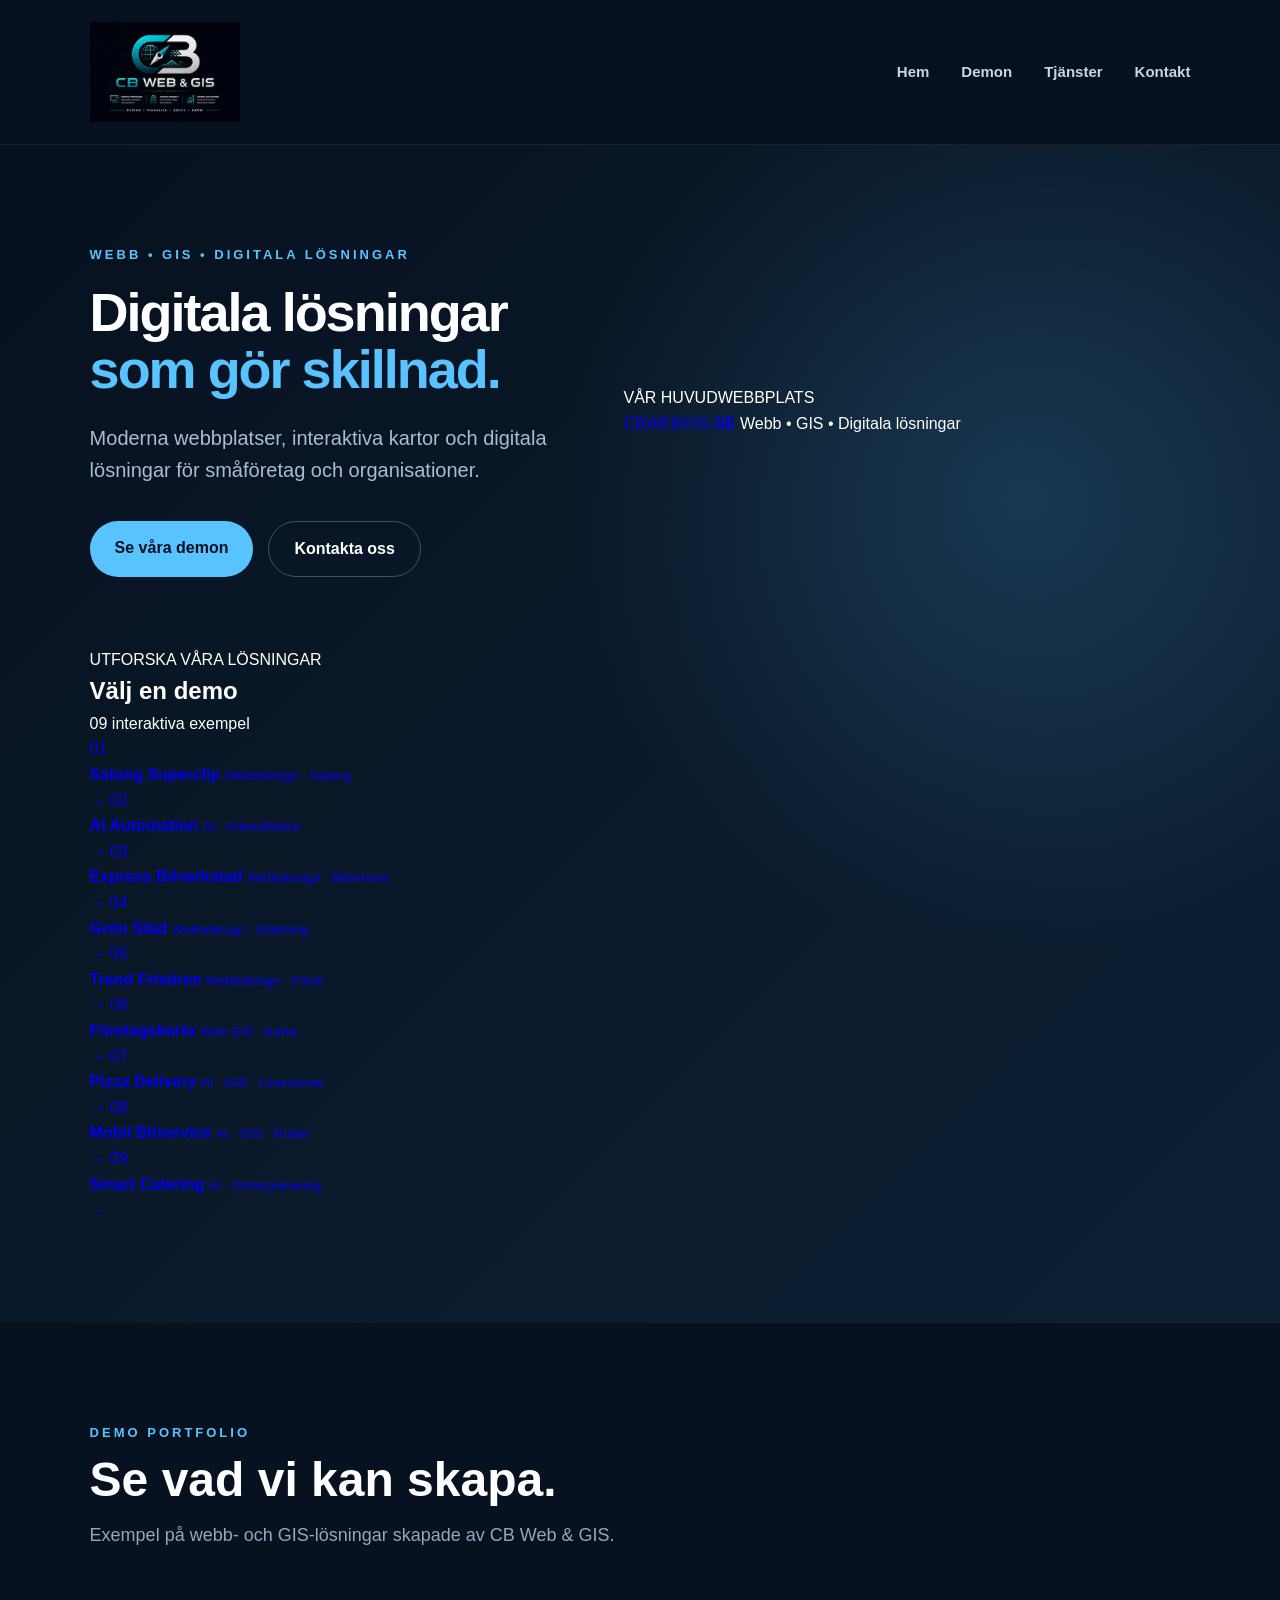
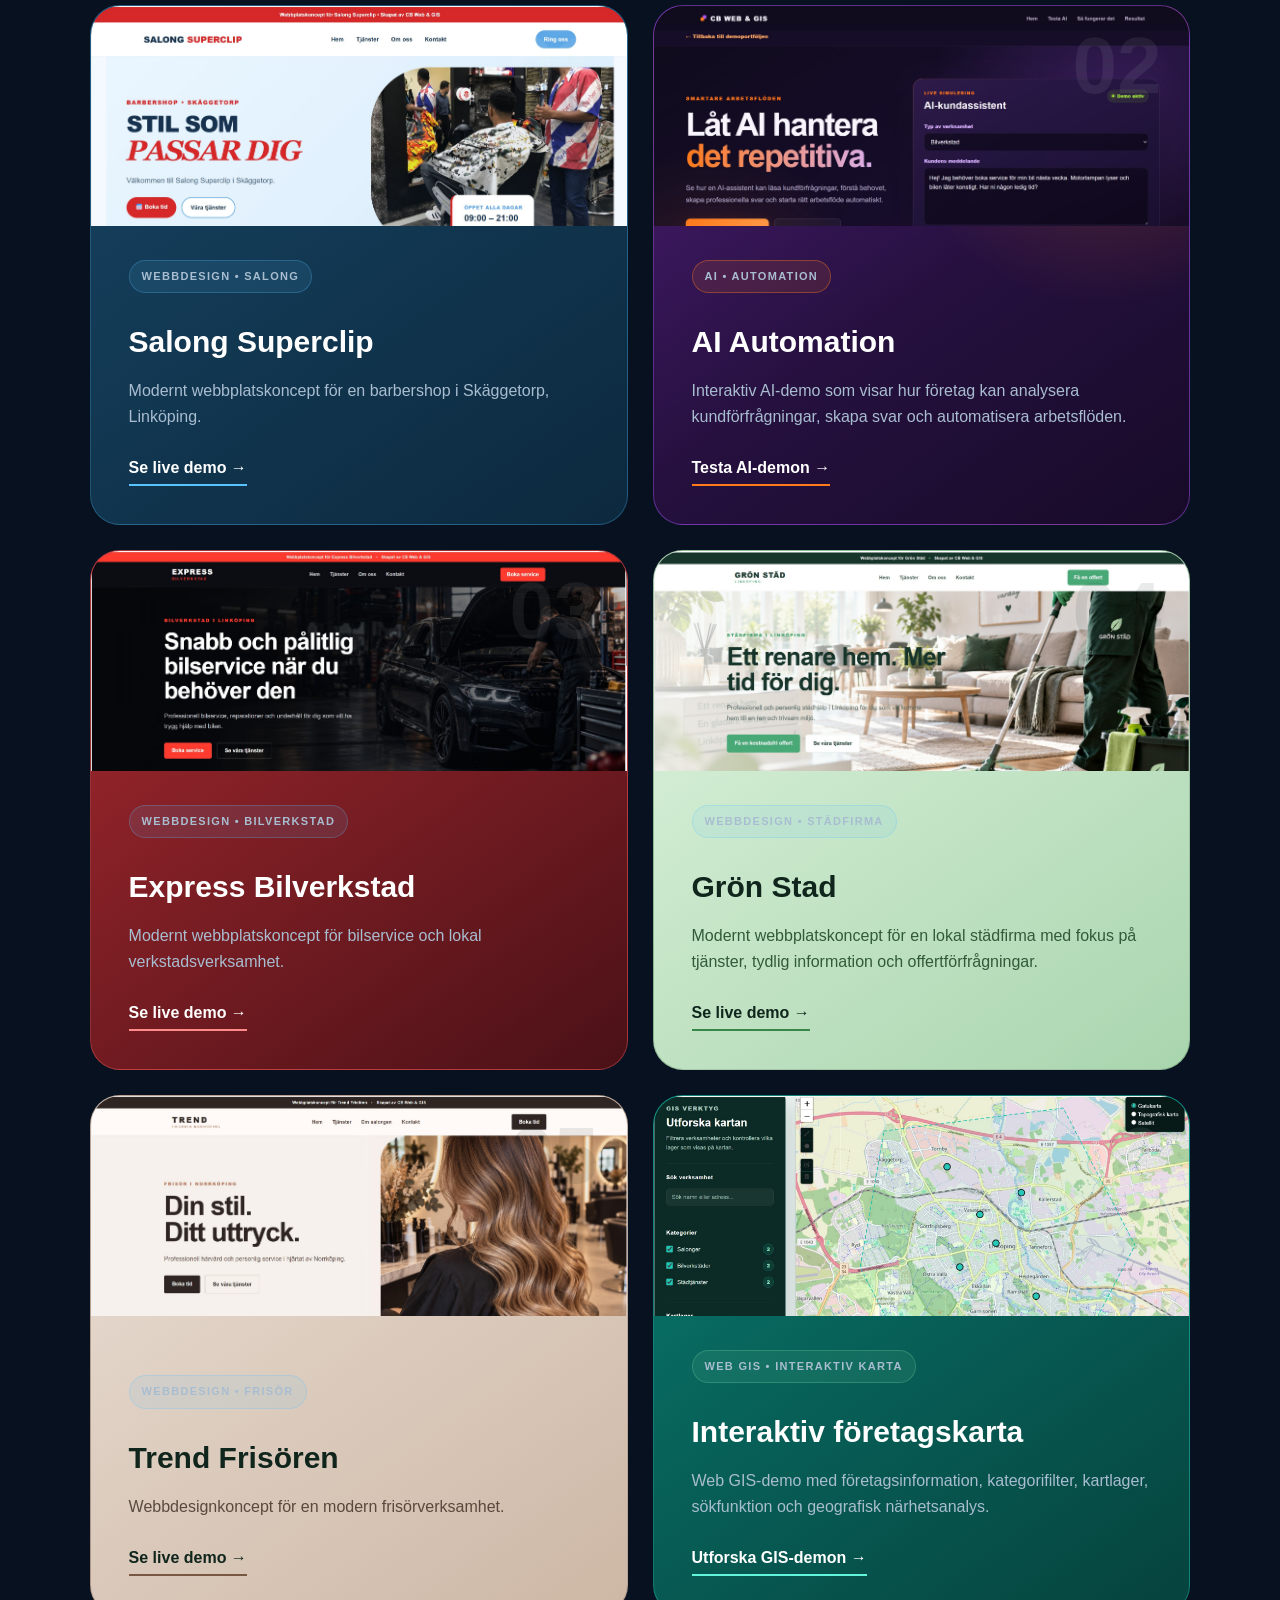
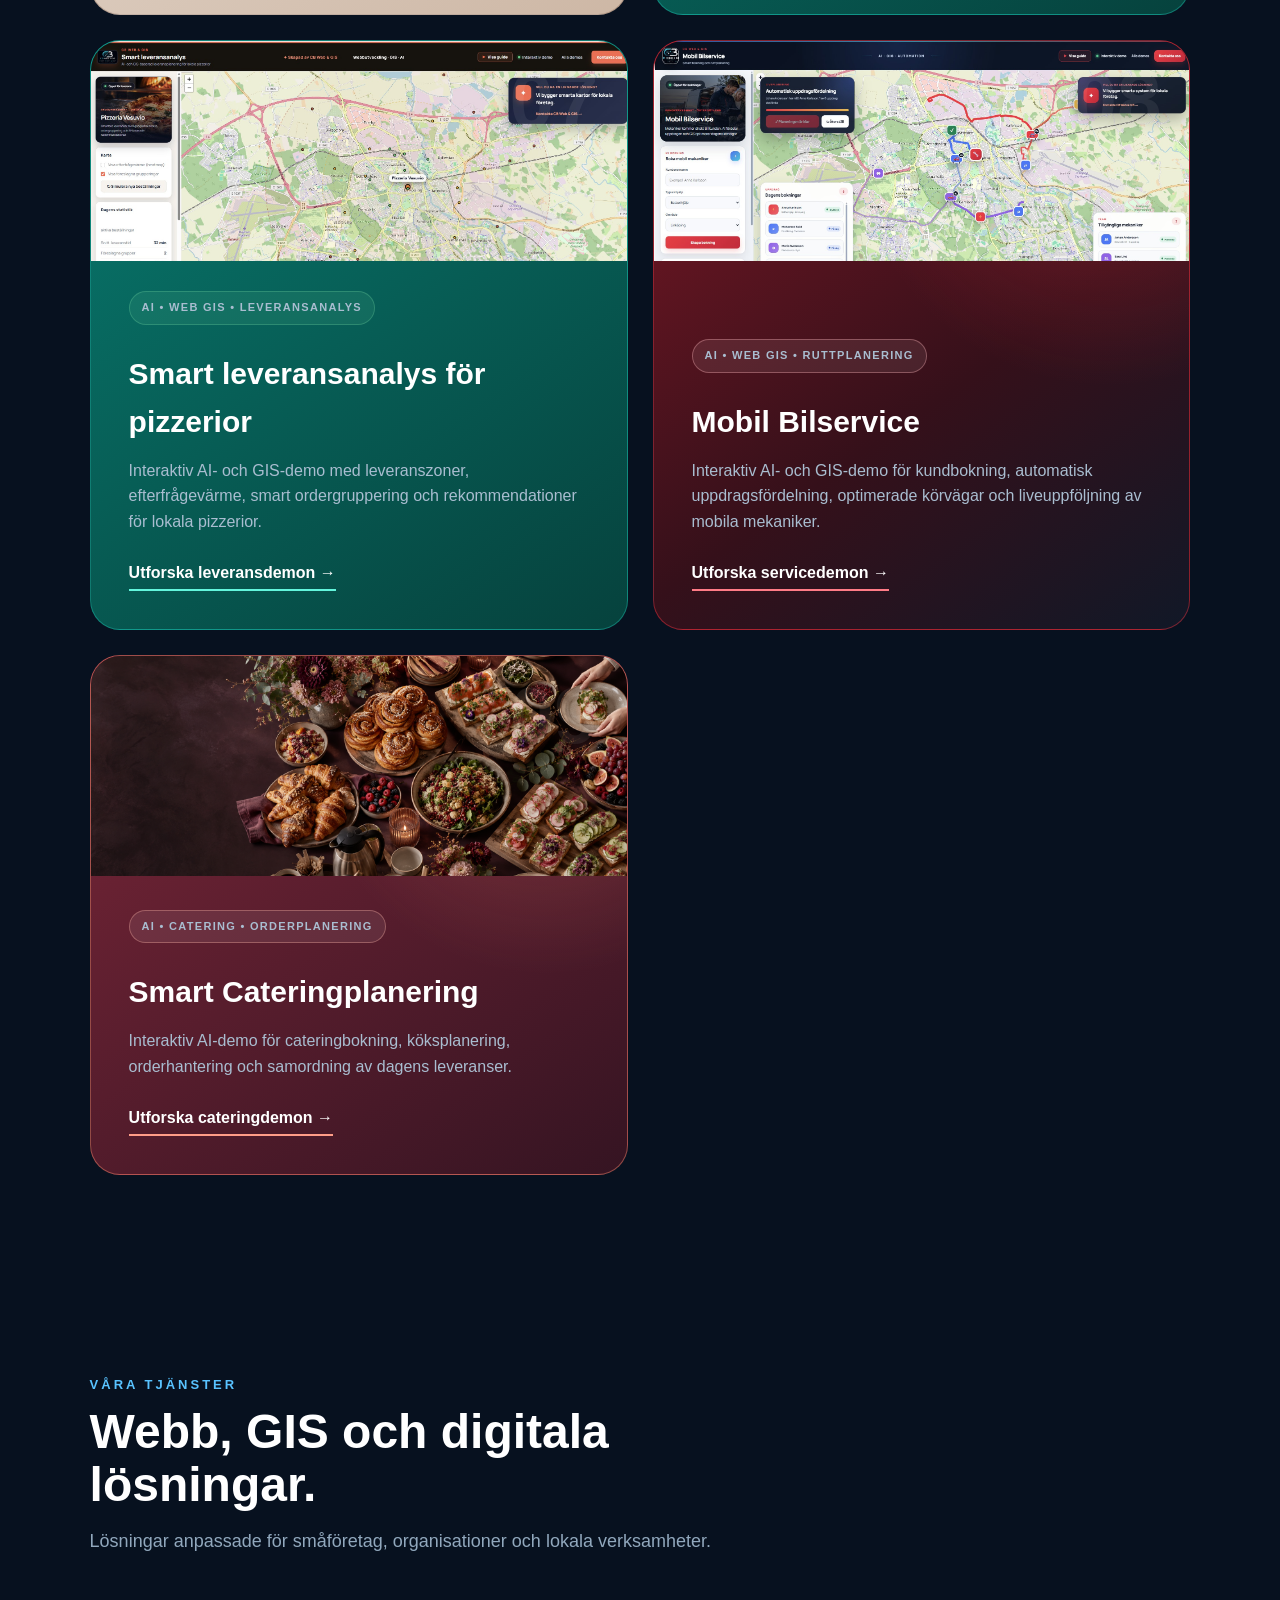
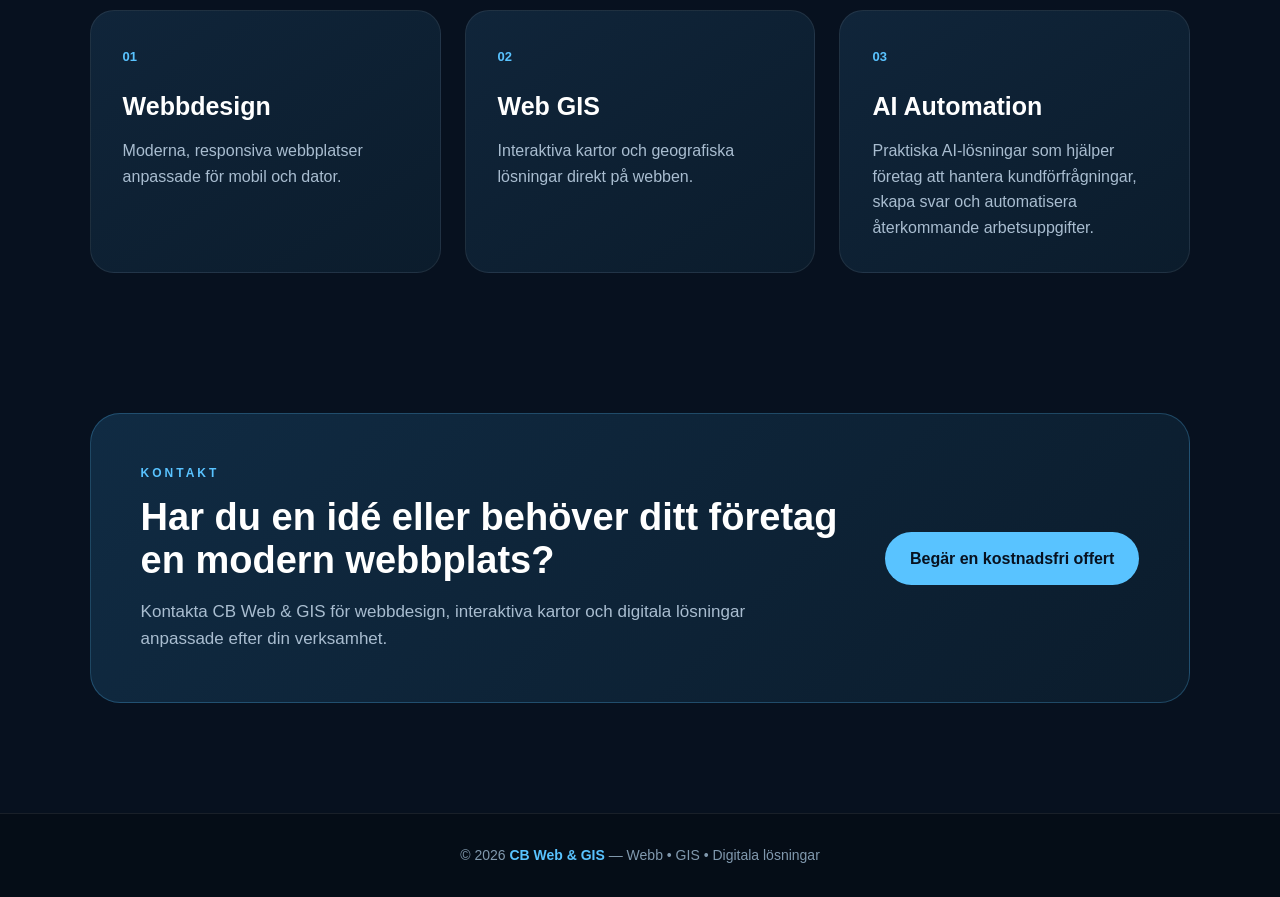
==== commit dd50f063: "Update index.html" ====
--- a/index.html
+++ b/index.html
@@ -58,171 +58,178 @@
 
         <!-- HERO -->
 
-        <section class="hero" id="home">
-
-            <div class="hero-content">
-                <div class="hero-main">
-
-                <p class="hero-small">
-                    WEBB • GIS • DIGITALA LÖSNINGAR
-                </p>
-
-                <h1>
-                    Digitala lösningar
-                    <span>som gör skillnad.</span>
-                </h1>
-
-                <p class="hero-text">
-                    Moderna webbplatser, interaktiva kartor och
-                    digitala lösningar för småföretag och organisationer.
-                </p>
-
-       
-                    <div class="hero-buttons">
-
-    <a href="#demos" class="btn primary">
-        Se våra demon
-    </a>
-
-    <a href="#contact" class="btn secondary">
-        Kontakta oss
-    </a>
-
-</div>
-
-<!-- CLOSE LEFT SIDE -->
-</div>
-
-
-<!-- RIGHT SIDE -->
-
-<aside class="hero-demo-directory">
-
-    <!-- MAIN WEBSITE -->
-
-    <div class="hero-main-website">
-
-        <div>
+<section class="hero" id="home">
+
+    <div class="hero-content hero-content--three-columns">
+
+        <!-- LEFT SIDE: INTRODUCTION -->
+
+        <div class="hero-main hero-main--left">
+
+            <p class="hero-small">
+                WEBB • GIS • DIGITALA LÖSNINGAR
+            </p>
+
+            <h1>
+                Digitala lösningar
+                <span>som gör skillnad.</span>
+            </h1>
+
+            <p class="hero-text">
+                Moderna webbplatser, interaktiva kartor och
+                digitala lösningar för småföretag och organisationer.
+            </p>
+
+            <div class="hero-buttons">
+
+                <a href="#demos" class="btn primary">
+                    Se våra demon
+                </a>
+
+                <a href="#contact" class="btn secondary">
+                    Kontakta oss
+                </a>
+
+            </div>
+
+        </div>
+
+
+        <!-- MIDDLE: MAIN WEBSITE -->
+
+        <div class="hero-website-center">
+
             <p>VÅR HUVUDWEBBPLATS</p>
-            <span>Webb • GIS • Digitala lösningar</span>
+
+            <a href="https://cbwebgis.se/"
+               target="_blank"
+               rel="noopener noreferrer"
+               class="hero-website-link">
+
+                <span>CBWEBGIS</span><strong>.SE</strong>
+
+            </a>
+
+            <span class="hero-website-description">
+                Webb • GIS • Digitala lösningar
+            </span>
+
         </div>
 
-        <a
-            href="https://cbwebgis.se"
-            target="_blank"
-            rel="noopener noreferrer"
-        >
-            CBWEBGIS.SE
-            <i>↗</i>
-        </a>
-
-    </div>
-
-
-    <!-- DEMO DIRECTORY -->
-
-    <div class="directory-heading">
-
-        <div>
-            <p>UTFORSKA VÅRA LÖSNINGAR</p>
-            <h2>Välj en demo</h2>
-        </div>
-
-        <span>09 interaktiva exempel</span>
-
-    </div>
-
-    <div class="hero-demo-list">
-
-        <a href="superclip/index.html" class="hero-demo-link">
-            <span class="demo-link-number">01</span>
-            <div>
-                <strong>Salong Superclip</strong>
-                <small>Webbdesign · Salong</small>
+
+        <!-- RIGHT SIDE: DEMO LIST -->
+
+        <aside class="hero-demo-menu">
+
+            <div class="demo-menu-heading">
+
+                <p>UTFORSKA VÅRA LÖSNINGAR</p>
+
+                <h2>Välj en demo</h2>
+
+                <span>09 interaktiva exempel</span>
+
             </div>
-            <i>→</i>
-        </a>
-
-        <a href="ai-automation/index.html" class="hero-demo-link">
-            <span class="demo-link-number">02</span>
-            <div>
-                <strong>AI Automation</strong>
-                <small>AI · Arbetsflöden</small>
+
+            <div class="hero-demo-list">
+
+                <a href="superclip/index.html"
+                   class="hero-demo-link">
+                    <span>01</span>
+                    <div>
+                        <strong>Salong Superclip</strong>
+                        <small>Webbdesign · Salong</small>
+                    </div>
+                    <i>→</i>
+                </a>
+
+                <a href="ai-automation/index.html"
+                   class="hero-demo-link">
+                    <span>02</span>
+                    <div>
+                        <strong>AI Automation</strong>
+                        <small>AI · Arbetsflöden</small>
+                    </div>
+                    <i>→</i>
+                </a>
+
+                <a href="express-bilverkstad/index.html"
+                   class="hero-demo-link">
+                    <span>03</span>
+                    <div>
+                        <strong>Express Bilverkstad</strong>
+                        <small>Webbdesign · Bilservice</small>
+                    </div>
+                    <i>→</i>
+                </a>
+
+                <a href="gron-stad/index.html"
+                   class="hero-demo-link">
+                    <span>04</span>
+                    <div>
+                        <strong>Grön Städ</strong>
+                        <small>Webbdesign · Städning</small>
+                    </div>
+                    <i>→</i>
+                </a>
+
+                <a href="trend-frisoren/index.html"
+                   class="hero-demo-link">
+                    <span>05</span>
+                    <div>
+                        <strong>Trend Frisören</strong>
+                        <small>Webbdesign · Frisör</small>
+                    </div>
+                    <i>→</i>
+                </a>
+
+                <a href="business-map/index.html"
+                   class="hero-demo-link">
+                    <span>06</span>
+                    <div>
+                        <strong>Företagskarta</strong>
+                        <small>Web GIS · Karta</small>
+                    </div>
+                    <i>→</i>
+                </a>
+
+                <a href="pizza-delivery/index.html"
+                   class="hero-demo-link">
+                    <span>07</span>
+                    <div>
+                        <strong>Pizza Delivery</strong>
+                        <small>AI · GIS · Leveranser</small>
+                    </div>
+                    <i>→</i>
+                </a>
+
+                <a href="mobile-mechanic/index.html"
+                   class="hero-demo-link">
+                    <span>08</span>
+                    <div>
+                        <strong>Mobil Bilservice</strong>
+                        <small>AI · GIS · Rutter</small>
+                    </div>
+                    <i>→</i>
+                </a>
+
+                <a href="cafe-catering/index.html"
+                   class="hero-demo-link hero-demo-link--new">
+                    <span>09</span>
+                    <div>
+                        <strong>Smart Catering</strong>
+                        <small>AI · Orderplanering</small>
+                    </div>
+                    <i>→</i>
+                </a>
+
             </div>
-            <i>→</i>
-        </a>
-
-        <a href="express-bilverkstad/index.html" class="hero-demo-link">
-            <span class="demo-link-number">03</span>
-            <div>
-                <strong>Express Bilverkstad</strong>
-                <small>Webbdesign · Bilservice</small>
-            </div>
-            <i>→</i>
-        </a>
-
-        <a href="gron-stad/index.html" class="hero-demo-link">
-            <span class="demo-link-number">04</span>
-            <div>
-                <strong>Grön Städ</strong>
-                <small>Webbdesign · Städning</small>
-            </div>
-            <i>→</i>
-        </a>
-
-        <a href="trend-frisoren/index.html" class="hero-demo-link">
-            <span class="demo-link-number">05</span>
-            <div>
-                <strong>Trend Frisören</strong>
-                <small>Webbdesign · Frisör</small>
-            </div>
-            <i>→</i>
-        </a>
-
-        <a href="business-map/index.html" class="hero-demo-link">
-            <span class="demo-link-number">06</span>
-            <div>
-                <strong>Företagskarta</strong>
-                <small>Web GIS · Karta</small>
-            </div>
-            <i>→</i>
-        </a>
-
-        <a href="pizza-delivery/index.html" class="hero-demo-link">
-            <span class="demo-link-number">07</span>
-            <div>
-                <strong>Pizza Delivery</strong>
-                <small>AI · GIS · Leveranser</small>
-            </div>
-            <i>→</i>
-        </a>
-
-        <a href="mobile-mechanic/index.html" class="hero-demo-link">
-            <span class="demo-link-number">08</span>
-            <div>
-                <strong>Mobil Bilservice</strong>
-                <small>AI · GIS · Rutter</small>
-            </div>
-            <i>→</i>
-        </a>
-
-        <a
-            href="cafe-catering/index.html"
-            class="hero-demo-link hero-demo-link--new"
-        >
-            <span class="demo-link-number">09</span>
-            <div>
-                <strong>Smart Catering</strong>
-                <small>AI · Orderplanering</small>
-            </div>
-            <i>→</i>
-        </a>
-
-    </div>
-
-</aside>
-        </section>
-
+
+        </aside>
+
+    </div>
+
+</section>
 
         <!-- DEMOS -->
 
--- a/style.css
+++ b/style.css
@@ -896,6 +896,15 @@
     .hero-buttons {
         flex-direction: column;
     }
+   .hero-main-website {
+    align-items: flex-start;
+    flex-direction: column;
+    gap: 12px;
+}
+
+.hero-main-website > a {
+    font-size: 23px;
+}
 
     .btn {
         width: 100%;
@@ -1040,3 +1049,56 @@
 .demo-card--catering .demo-btn {
     border-color: #ff9d88;
 }
+/* Main CB Web & GIS website link */
+
+.hero-main-website {
+    display: flex;
+    align-items: center;
+    justify-content: space-between;
+    gap: 25px;
+
+    margin-bottom: 25px;
+    padding-bottom: 20px;
+
+    border-bottom: 1px solid rgba(255, 255, 255, 0.12);
+}
+
+.hero-main-website p {
+    margin: 0 0 5px;
+
+    color: #8fa8bd;
+    font-size: 9px;
+    font-weight: 800;
+    letter-spacing: 2px;
+}
+
+.hero-main-website span {
+    color: #718ca3;
+    font-size: 10px;
+}
+
+.hero-main-website > a {
+    display: flex;
+    align-items: center;
+    gap: 9px;
+
+    color: #59c3ff;
+    font-size: clamp(19px, 2vw, 28px);
+    font-weight: 900;
+    letter-spacing: -1px;
+    text-decoration: none;
+
+    transition:
+        color 0.25s ease,
+        transform 0.25s ease;
+}
+
+.hero-main-website > a:hover {
+    color: white;
+    transform: translateX(4px);
+}
+
+.hero-main-website > a i {
+    font-size: 14px;
+    font-style: normal;
+}
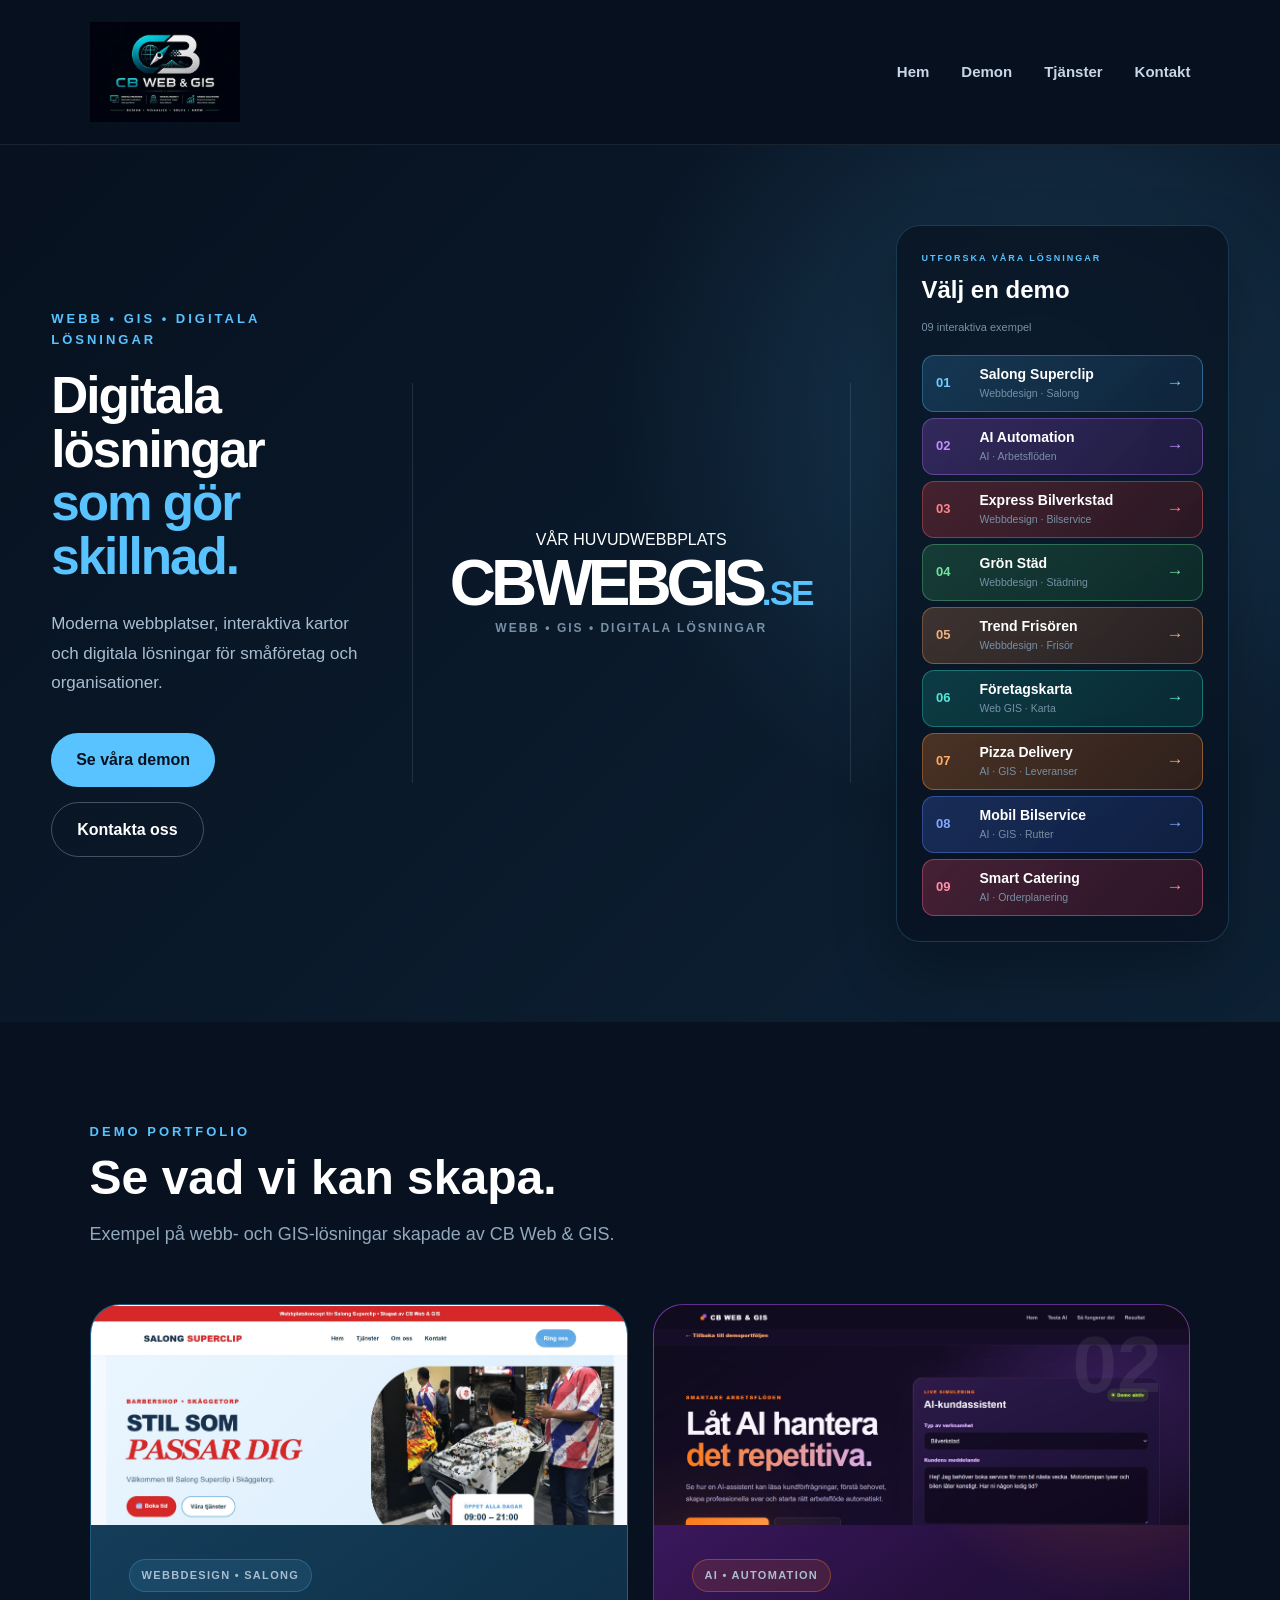
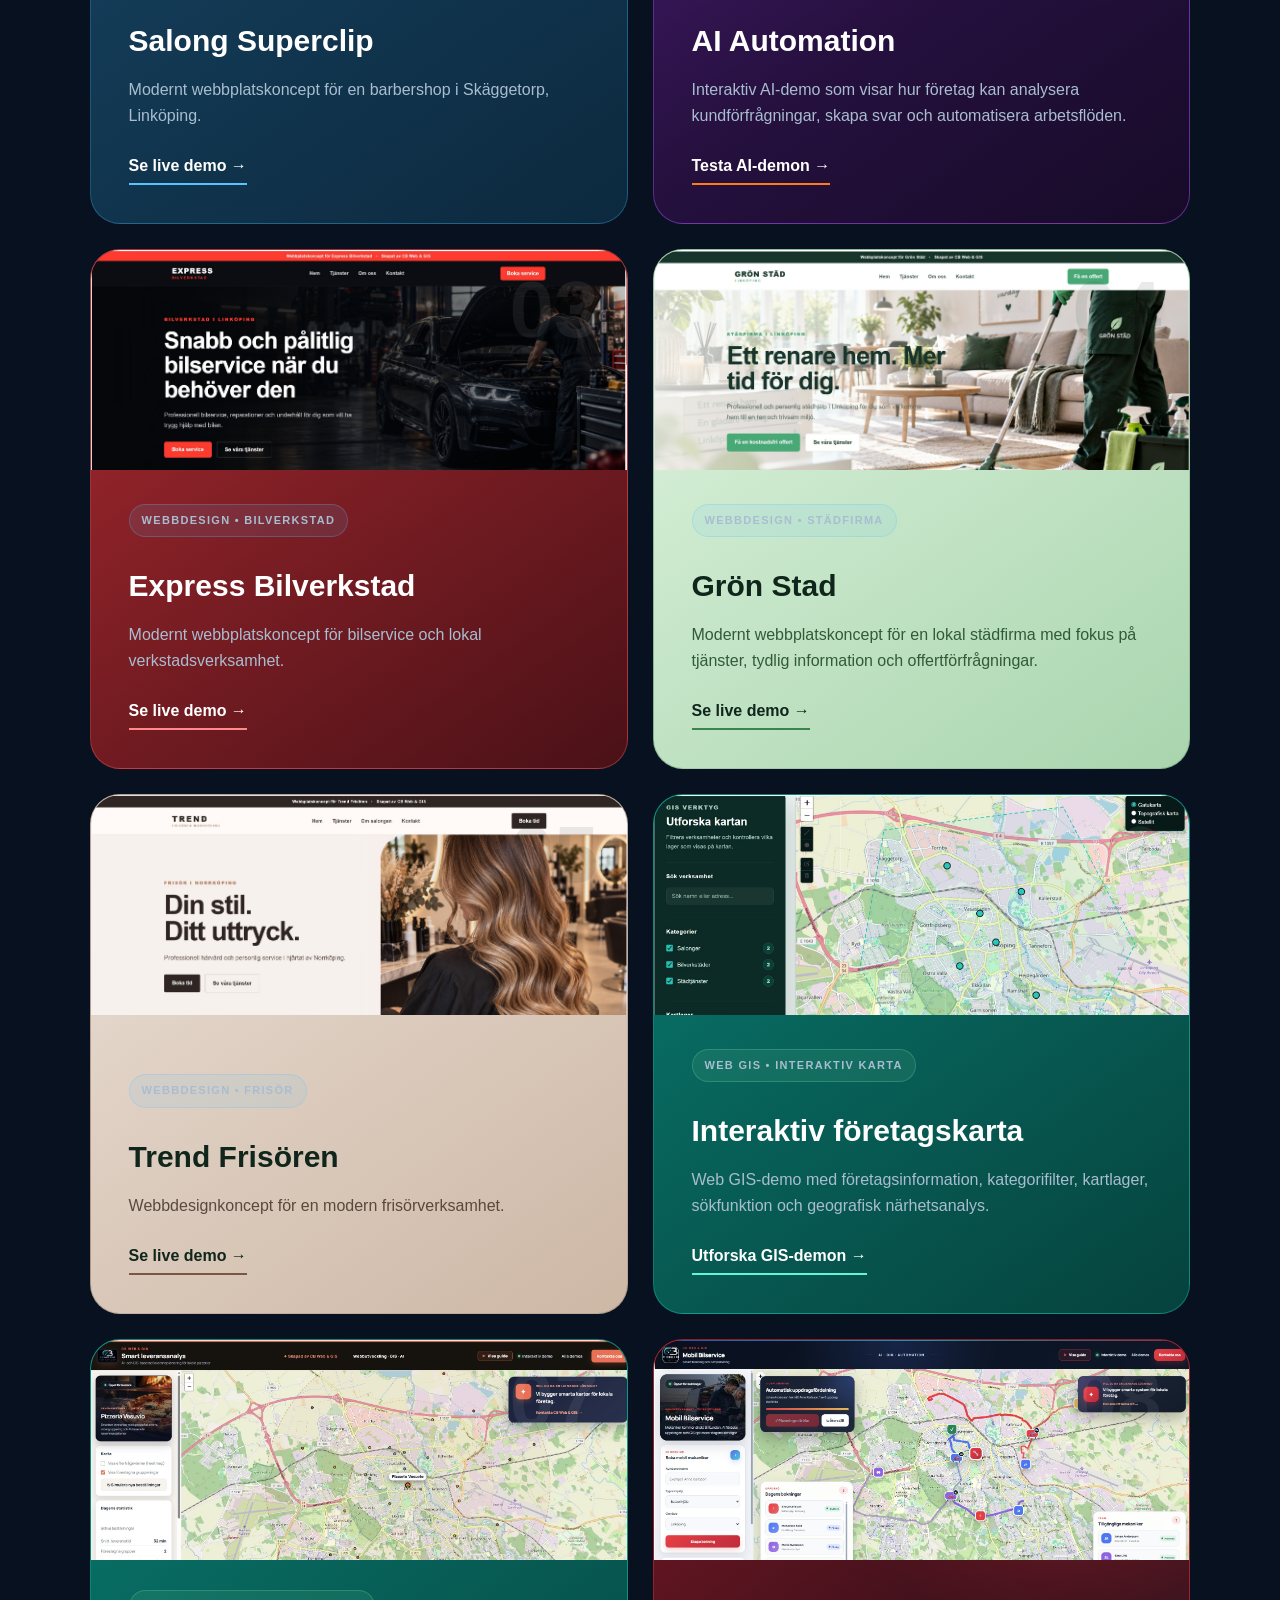
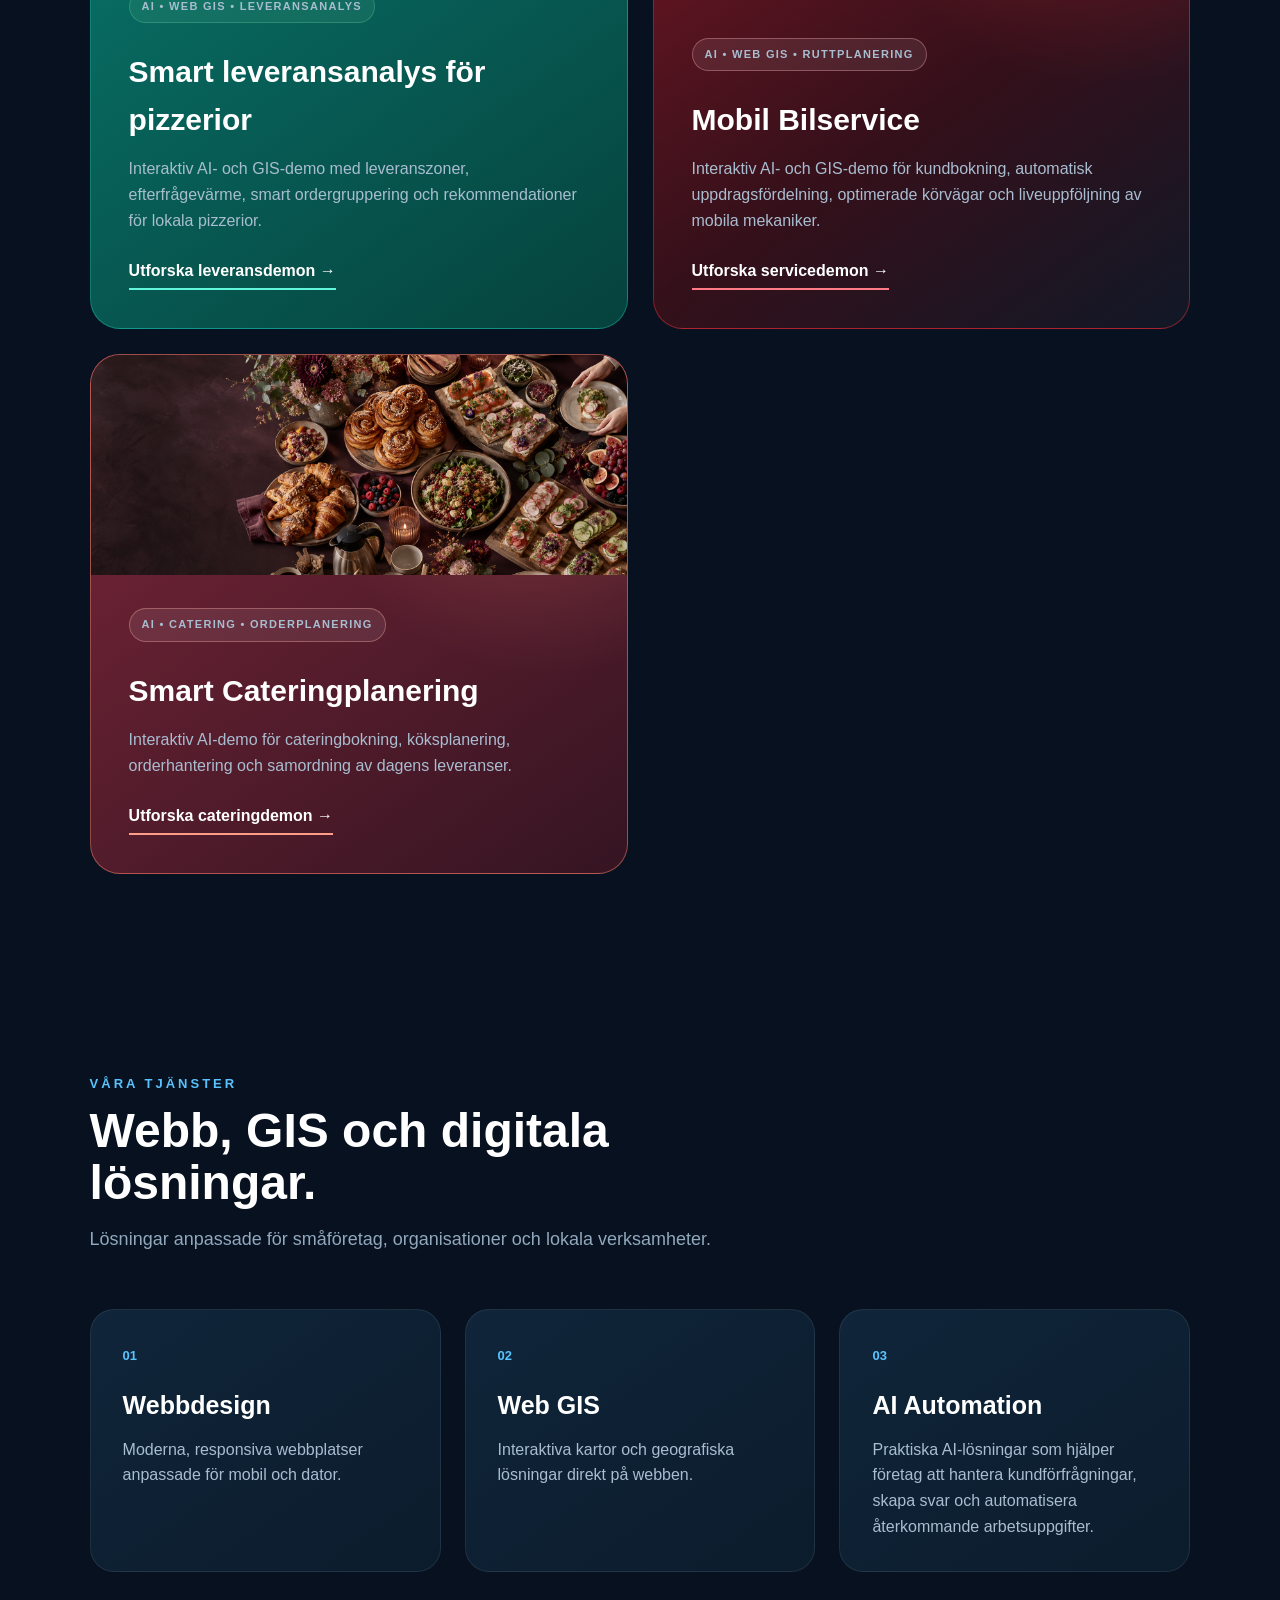
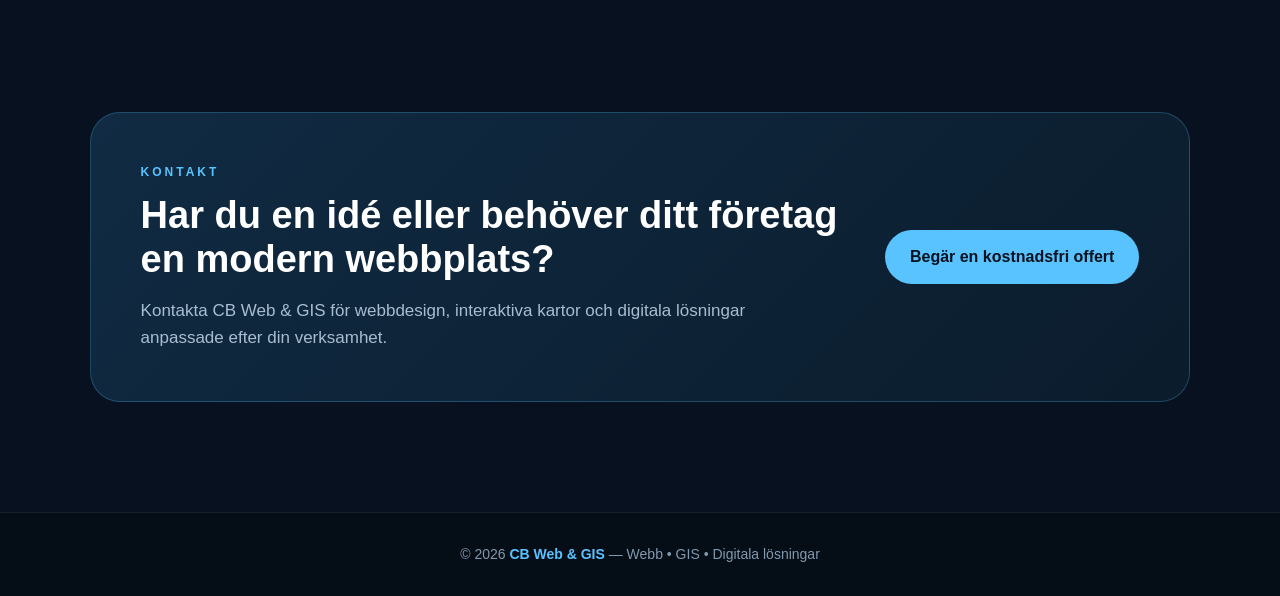
==== commit ededdbee: "Update index.html" ====
--- a/index.html
+++ b/index.html
@@ -95,26 +95,80 @@
         </div>
 
 
-        <!-- MIDDLE: MAIN WEBSITE -->
-
-        <div class="hero-website-center">
-
-            <p>VÅR HUVUDWEBBPLATS</p>
-
-            <a href="https://cbwebgis.se/"
-               target="_blank"
-               rel="noopener noreferrer"
-               class="hero-website-link">
-
-                <span>CBWEBGIS</span><strong>.SE</strong>
-
-            </a>
-
-            <span class="hero-website-description">
-                Webb • GIS • Digitala lösningar
-            </span>
-
-        </div>
+       <!-- MIDDLE: MAIN WEBSITE WITH DEMO SLIDESHOW -->
+
+<div class="hero-website-center">
+
+    <!-- Images displayed only inside the middle column -->
+
+    <div class="middle-slideshow" aria-hidden="true">
+
+        <span class="middle-slide"
+              style="background-image: url('1catering-hero.png');">
+        </span>
+
+        <span class="middle-slide"
+              style="background-image: url('2.hero-workshop.png');">
+        </span>
+
+        <span class="middle-slide"
+              style="background-image: url('3.gron stada.png');">
+        </span>
+
+        <span class="middle-slide"
+              style="background-image: url('4.mechanic-hero.png');">
+        </span>
+
+        <span class="middle-slide"
+              style="background-image: url('5.mobil-bilservice-preview.png');">
+        </span>
+
+        <span class="middle-slide"
+              style="background-image: url('6.ai-automation-preview.png');">
+        </span>
+
+        <span class="middle-slide"
+              style="background-image: url('7.adamsbilservice.png');">
+        </span>
+
+        <span class="middle-slide"
+              style="background-image: url('8.smartadigitalt.png');">
+        </span>
+
+        <span class="middle-slide"
+              style="background-image: url('9.ourlogo.png');">
+        </span>
+
+    </div>
+
+
+    <!-- Dark layer that keeps the text readable -->
+
+    <div class="middle-slideshow-overlay"></div>
+
+
+    <!-- Clickable website information -->
+
+    <div class="hero-website-content">
+
+        <p>VÅR HUVUDWEBBPLATS</p>
+
+        <a href="https://cbwebgis.se/"
+           target="_blank"
+           rel="noopener noreferrer"
+           class="hero-website-link">
+
+            <span>CBWEBGIS</span><strong>.SE</strong>
+
+        </a>
+
+        <span class="hero-website-description">
+            Webb • GIS • Digitala lösningar
+        </span>
+
+    </div>
+
+</div>
 
 
         <!-- RIGHT SIDE: DEMO LIST -->
--- a/style.css
+++ b/style.css
@@ -1049,56 +1049,439 @@
 .demo-card--catering .demo-btn {
     border-color: #ff9d88;
 }
-/* Main CB Web & GIS website link */
-
-.hero-main-website {
+/* ==========================================
+   NEW THREE-COLUMN HERO
+========================================== */
+
+.hero {
+    min-height: 760px;
+}
+
+.hero-content.hero-content--three-columns {
+    width: 100%;
+    max-width: 1750px;
+    margin: 0 auto;
+    padding: 80px 4%;
+
+    display: grid;
+    grid-template-columns:
+        minmax(280px, 0.9fr)
+        minmax(380px, 1.25fr)
+        minmax(330px, 0.95fr);
+
+    align-items: center;
+    gap: 45px;
+}
+
+
+/* LEFT SIDE */
+
+.hero-main--left {
+    position: relative;
+    z-index: 2;
+}
+
+.hero-main--left h1 {
+    font-size: clamp(42px, 4vw, 65px);
+}
+
+.hero-main--left .hero-text {
+    font-size: 17px;
+    line-height: 1.75;
+}
+
+
+/* MIDDLE WEBSITE LINK */
+
+.hero-website-center {
+    min-height: 400px;
+
     display: flex;
+    flex-direction: column;
     align-items: center;
-    justify-content: space-between;
-    gap: 25px;
-
-    margin-bottom: 25px;
-    padding-bottom: 20px;
-
-    border-bottom: 1px solid rgba(255, 255, 255, 0.12);
-}
-
-.hero-main-website p {
-    margin: 0 0 5px;
+    justify-content: center;
+
+    text-align: center;
+
+    border-left: 1px solid rgba(255, 255, 255, 0.1);
+    border-right: 1px solid rgba(255, 255, 255, 0.1);
+}
+
+.hero-website-center > p {
+    margin-bottom: 18px;
 
     color: #8fa8bd;
+
+    font-size: 11px;
+    font-weight: 800;
+    letter-spacing: 3px;
+}
+
+.hero-website-link {
+    display: flex;
+    align-items: baseline;
+    justify-content: center;
+
+    color: #ffffff;
+
+    font-size: clamp(50px, 5vw, 88px);
+    font-weight: 900;
+    letter-spacing: -5px;
+    line-height: 0.95;
+
+    text-decoration: none;
+
+    transition:
+        transform 0.3s ease,
+        color 0.3s ease;
+}
+
+.hero-website-link strong {
+    color: #59c3ff;
+    font-size: 0.55em;
+    letter-spacing: -2px;
+}
+
+.hero-website-link:hover {
+    color: #59c3ff;
+    transform: scale(1.04);
+}
+
+.hero-website-description {
+    margin-top: 24px;
+
+    color: #7890a5;
+
+    font-size: 12px;
+    font-weight: 700;
+    letter-spacing: 2px;
+    text-transform: uppercase;
+}
+
+
+/* RIGHT DEMO MENU */
+
+.hero-demo-menu {
+    padding: 25px;
+
+    background: rgba(7, 17, 31, 0.72);
+
+    border: 1px solid rgba(89, 195, 255, 0.2);
+    border-radius: 24px;
+
+    box-shadow: 0 25px 60px rgba(0, 0, 0, 0.28);
+
+    backdrop-filter: blur(15px);
+}
+
+.demo-menu-heading {
+    margin-bottom: 16px;
+}
+
+.demo-menu-heading p {
+    margin-bottom: 5px;
+
+    color: #59c3ff;
+
     font-size: 9px;
     font-weight: 800;
     letter-spacing: 2px;
 }
 
-.hero-main-website span {
-    color: #718ca3;
-    font-size: 10px;
-}
-
-.hero-main-website > a {
+.demo-menu-heading h2 {
+    margin-bottom: 4px;
+
+    color: #ffffff;
+
+    font-size: 24px;
+}
+
+.demo-menu-heading > span {
+    color: #7890a5;
+    font-size: 11px;
+}
+
+.hero-demo-list {
+    display: grid;
+    gap: 6px;
+}
+
+.hero-demo-link {
+    display: grid;
+    grid-template-columns: 30px 1fr 20px;
+    align-items: center;
+    gap: 10px;
+
+    min-height: 48px;
+    padding: 7px 10px;
+
+    color: #ffffff;
+    text-decoration: none;
+
+    background: rgba(255, 255, 255, 0.035);
+
+    border: 1px solid rgba(255, 255, 255, 0.07);
+    border-radius: 12px;
+
+    transition:
+        transform 0.25s ease,
+        background 0.25s ease,
+        border-color 0.25s ease;
+}
+
+.hero-demo-link > span {
+    color: #59c3ff;
+
+    font-size: 11px;
+    font-weight: 800;
+}
+
+.hero-demo-link div {
     display: flex;
-    align-items: center;
-    gap: 9px;
-
-    color: #59c3ff;
-    font-size: clamp(19px, 2vw, 28px);
-    font-weight: 900;
-    letter-spacing: -1px;
-    text-decoration: none;
-
-    transition:
-        color 0.25s ease,
-        transform 0.25s ease;
-}
-
-.hero-main-website > a:hover {
-    color: white;
-    transform: translateX(4px);
-}
-
-.hero-main-website > a i {
+    flex-direction: column;
+    gap: 1px;
+}
+
+.hero-demo-link strong {
+    color: #ffffff;
+    font-size: 12px;
+}
+
+.hero-demo-link small {
+    color: #7890a5;
+    font-size: 9px;
+}
+
+.hero-demo-link i {
+    color: #59c3ff;
+
     font-size: 14px;
     font-style: normal;
-}
+
+    transition: transform 0.25s ease;
+}
+
+.hero-demo-link:hover {
+    transform: translateX(5px);
+
+    background: rgba(89, 195, 255, 0.1);
+
+    border-color: rgba(89, 195, 255, 0.4);
+}
+
+.hero-demo-link:hover i {
+    transform: translateX(3px);
+}
+
+.hero-demo-link--new {
+    background: rgba(177, 66, 87, 0.16);
+    border-color: rgba(255, 126, 145, 0.3);
+}
+
+.hero-demo-link--new > span,
+.hero-demo-link--new i {
+    color: #ff8d9e;
+}
+/* ==========================================
+   LARGER AND COLOURED DEMO LINKS
+========================================== */
+
+.hero-demo-link {
+    min-height: 57px;
+    padding: 9px 13px;
+
+    grid-template-columns: 34px 1fr 22px;
+}
+
+.hero-demo-link > span {
+    font-size: 13px;
+}
+
+.hero-demo-link strong {
+    font-size: 14px;
+    line-height: 1.25;
+}
+
+.hero-demo-link small {
+    margin-top: 3px;
+
+    font-size: 10.5px;
+    line-height: 1.25;
+}
+
+.hero-demo-link i {
+    font-size: 17px;
+}
+
+
+/* 01 — Salong Superclip */
+
+.hero-demo-link:nth-child(1) {
+    background: linear-gradient(
+        135deg,
+        rgba(42, 112, 160, 0.34),
+        rgba(22, 52, 80, 0.45)
+    );
+
+    border-color: rgba(89, 195, 255, 0.36);
+}
+
+
+/* 02 — AI Automation */
+
+.hero-demo-link:nth-child(2) {
+    background: linear-gradient(
+        135deg,
+        rgba(128, 72, 190, 0.34),
+        rgba(57, 31, 91, 0.45)
+    );
+
+    border-color: rgba(181, 119, 255, 0.38);
+}
+
+
+/* 03 — Express Bilverkstad */
+
+.hero-demo-link:nth-child(3) {
+    background: linear-gradient(
+        135deg,
+        rgba(178, 53, 58, 0.35),
+        rgba(82, 25, 30, 0.46)
+    );
+
+    border-color: rgba(255, 108, 112, 0.38);
+}
+
+
+/* 04 — Grön Städ */
+
+.hero-demo-link:nth-child(4) {
+    background: linear-gradient(
+        135deg,
+        rgba(45, 128, 82, 0.35),
+        rgba(20, 66, 45, 0.46)
+    );
+
+    border-color: rgba(102, 220, 147, 0.36);
+}
+
+
+/* 05 — Trend Frisören */
+
+.hero-demo-link:nth-child(5) {
+    background: linear-gradient(
+        135deg,
+        rgba(157, 103, 66, 0.35),
+        rgba(77, 46, 31, 0.46)
+    );
+
+    border-color: rgba(224, 160, 112, 0.38);
+}
+
+
+/* 06 — Företagskarta */
+
+.hero-demo-link:nth-child(6) {
+    background: linear-gradient(
+        135deg,
+        rgba(20, 130, 126, 0.35),
+        rgba(11, 66, 67, 0.46)
+    );
+
+    border-color: rgba(55, 222, 207, 0.36);
+}
+
+
+/* 07 — Pizza Delivery */
+
+.hero-demo-link:nth-child(7) {
+    background: linear-gradient(
+        135deg,
+        rgba(190, 104, 40, 0.36),
+        rgba(92, 46, 19, 0.46)
+    );
+
+    border-color: rgba(255, 159, 82, 0.4);
+}
+
+
+/* 08 — Mobil Bilservice */
+
+.hero-demo-link:nth-child(8) {
+    background: linear-gradient(
+        135deg,
+        rgba(53, 88, 181, 0.36),
+        rgba(25, 45, 98, 0.48)
+    );
+
+    border-color: rgba(99, 141, 255, 0.4);
+}
+
+
+/* 09 — Smart Catering */
+
+.hero-demo-link:nth-child(9) {
+    background: linear-gradient(
+        135deg,
+        rgba(170, 54, 83, 0.38),
+        rgba(83, 24, 45, 0.48)
+    );
+
+    border-color: rgba(255, 112, 145, 0.42);
+}
+
+
+/* Brighter text and arrows */
+
+.hero-demo-link:nth-child(1) > span,
+.hero-demo-link:nth-child(1) i {
+    color: #71ceff;
+}
+
+.hero-demo-link:nth-child(2) > span,
+.hero-demo-link:nth-child(2) i {
+    color: #c38cff;
+}
+
+.hero-demo-link:nth-child(3) > span,
+.hero-demo-link:nth-child(3) i {
+    color: #ff8589;
+}
+
+.hero-demo-link:nth-child(4) > span,
+.hero-demo-link:nth-child(4) i {
+    color: #72e49f;
+}
+
+.hero-demo-link:nth-child(5) > span,
+.hero-demo-link:nth-child(5) i {
+    color: #efb080;
+}
+
+.hero-demo-link:nth-child(6) > span,
+.hero-demo-link:nth-child(6) i {
+    color: #54e6d8;
+}
+
+.hero-demo-link:nth-child(7) > span,
+.hero-demo-link:nth-child(7) i {
+    color: #ffad68;
+}
+
+.hero-demo-link:nth-child(8) > span,
+.hero-demo-link:nth-child(8) i {
+    color: #86a8ff;
+}
+
+.hero-demo-link:nth-child(9) > span,
+.hero-demo-link:nth-child(9) i {
+    color: #ff8faa;
+}
+
+
+/* Keep the colours visible when hovering */
+
+.hero-demo-link:hover {
+    filter: brightness(1.22);
+    border-color: rgba(255, 255, 255, 0.55);
+}
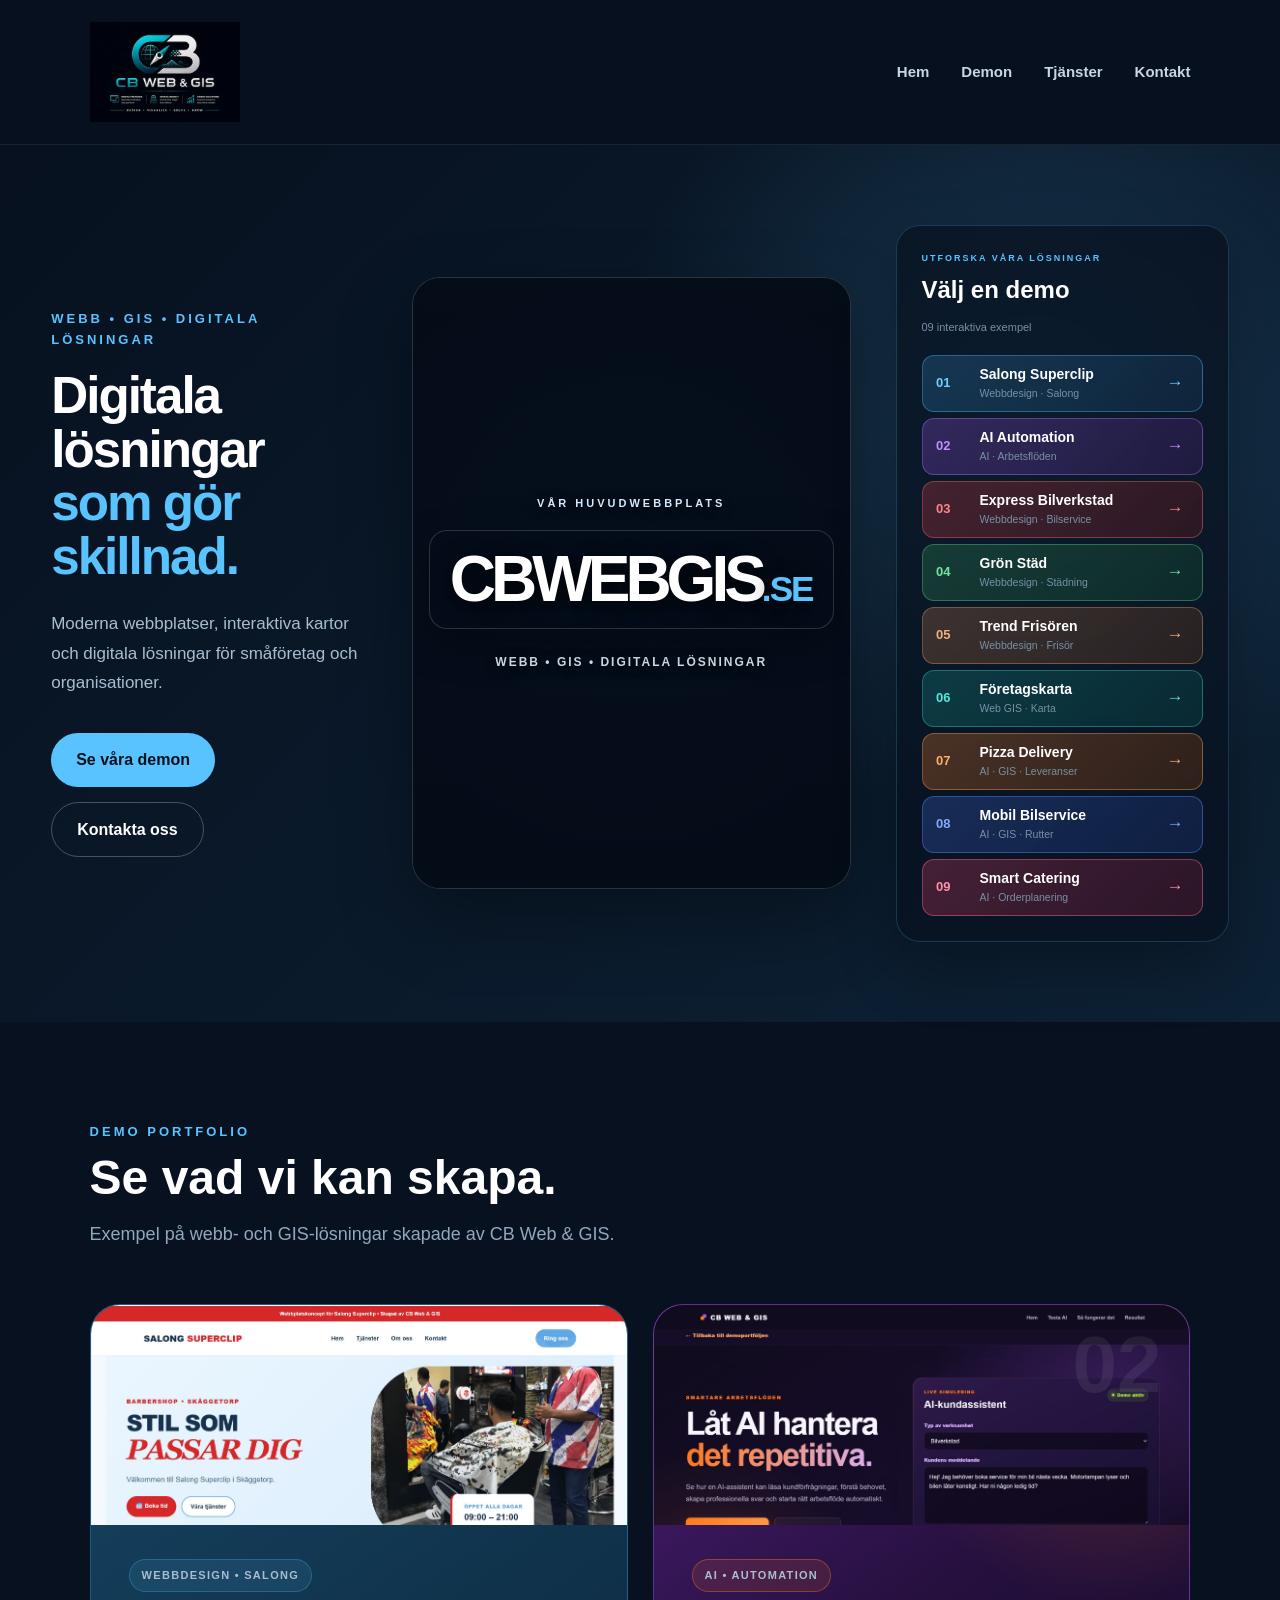
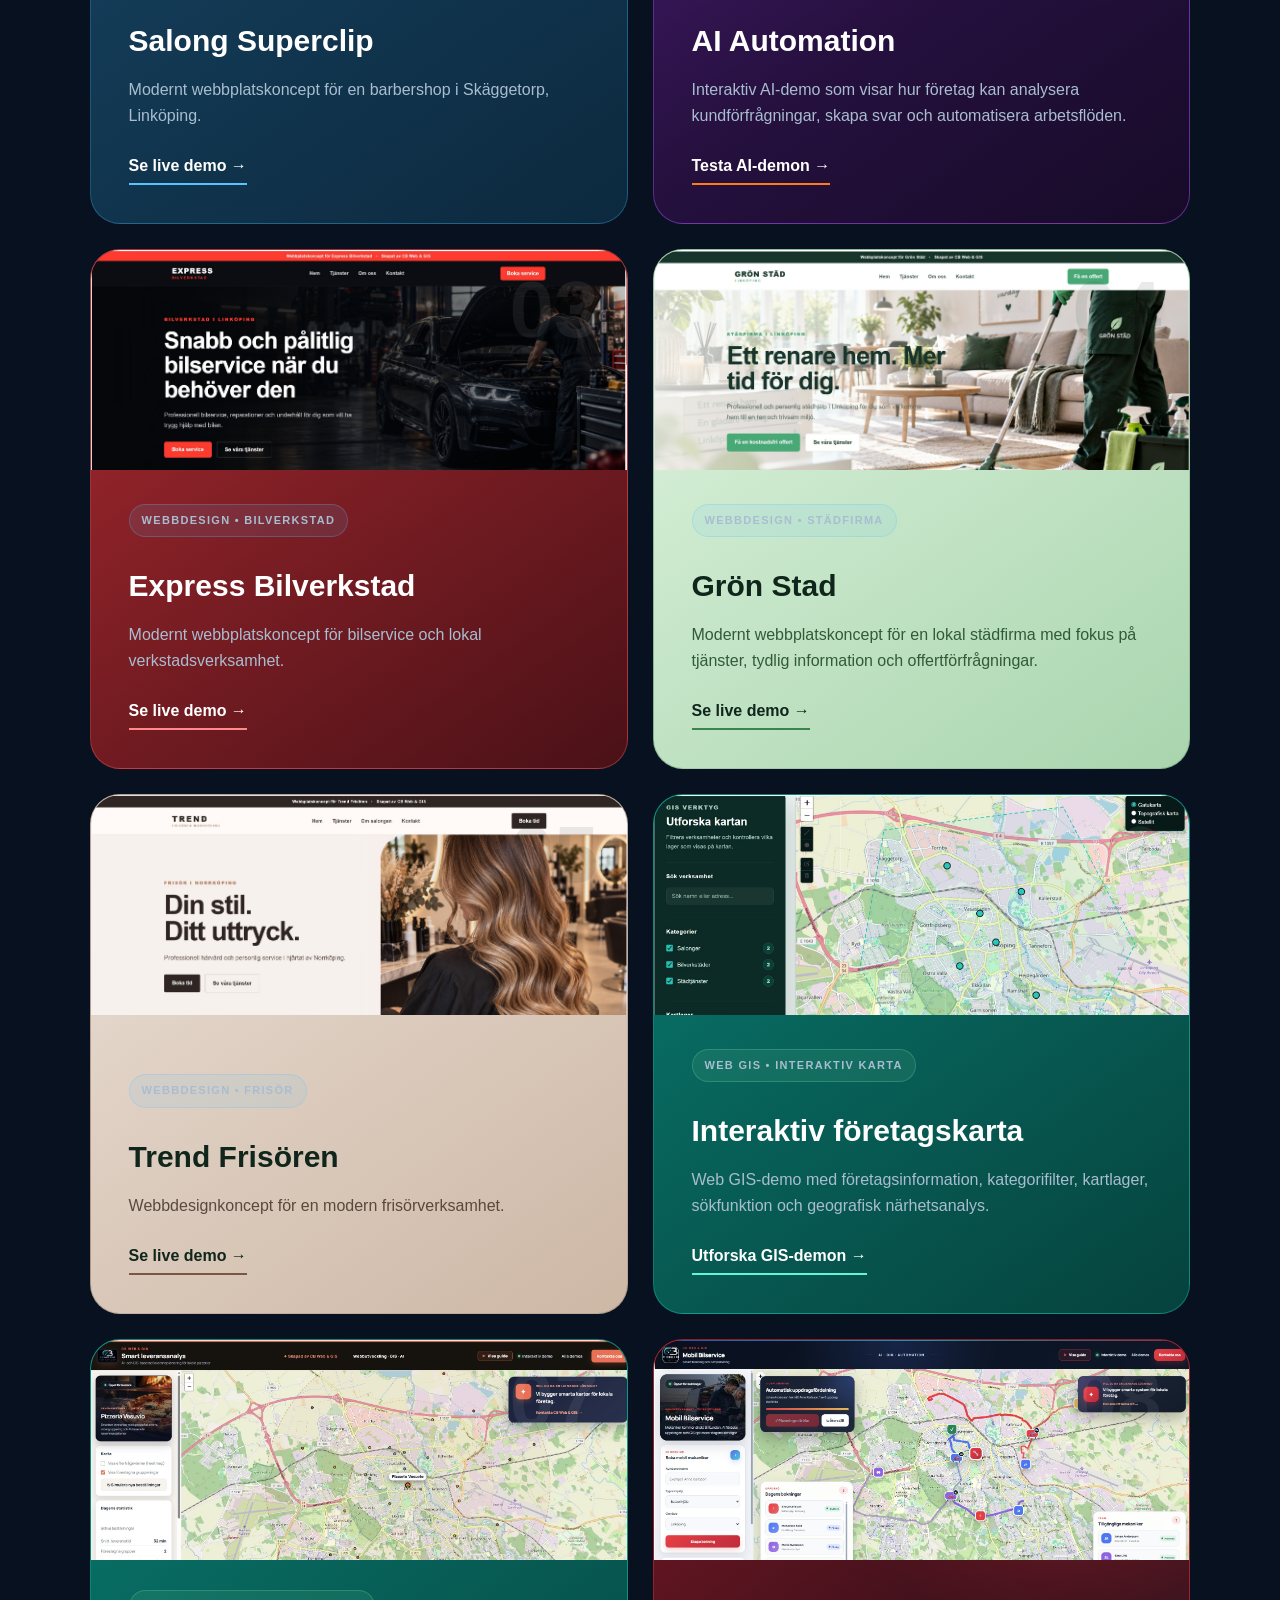
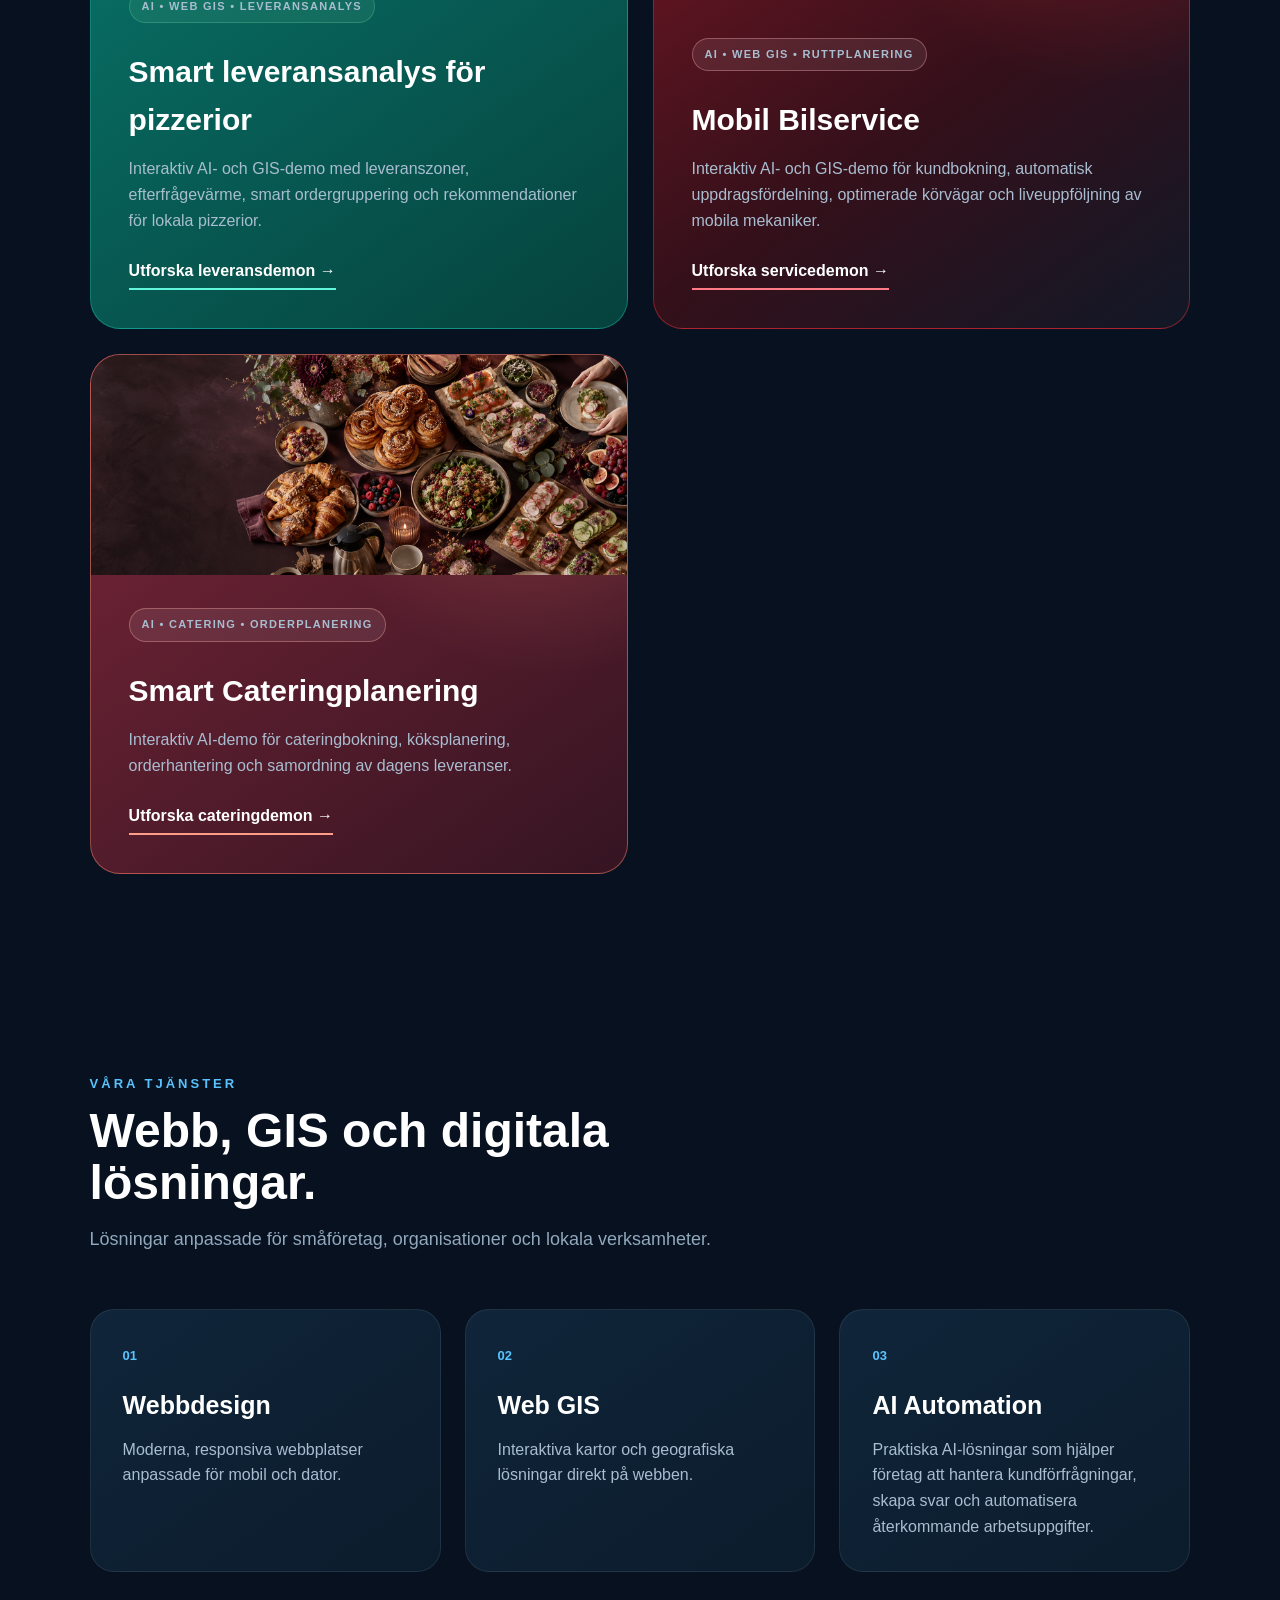
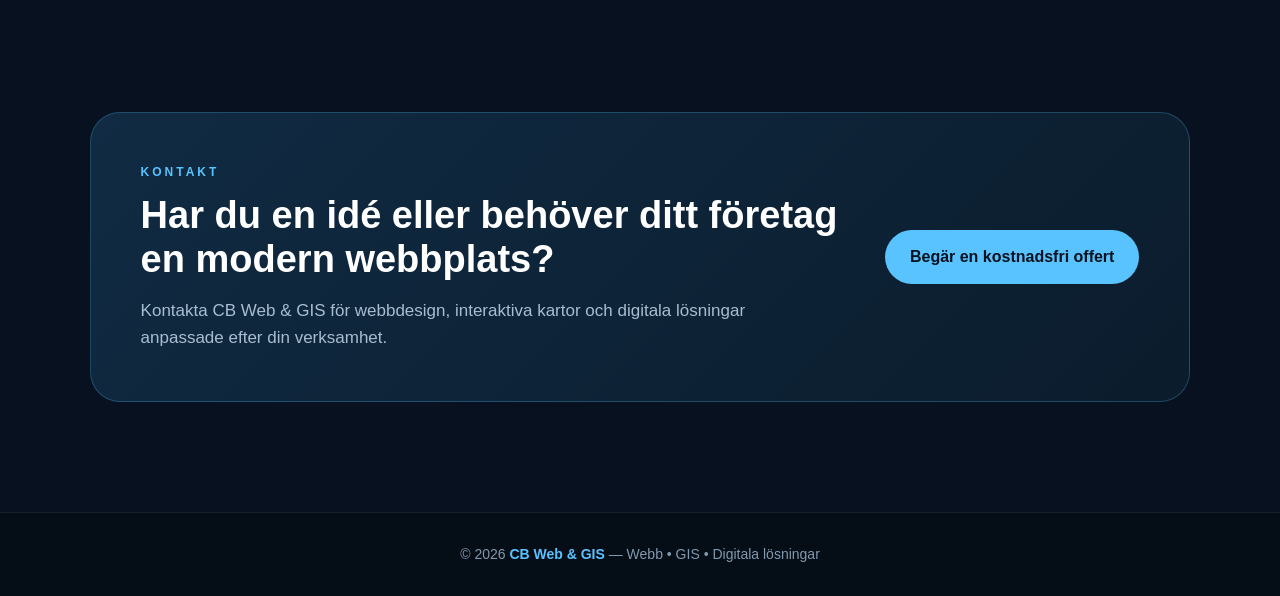
==== commit 96da85fc: "Update index.html" ====
--- a/index.html
+++ b/index.html
@@ -104,39 +104,39 @@
     <div class="middle-slideshow" aria-hidden="true">
 
         <span class="middle-slide"
-              style="background-image: url('1catering-hero.png');">
+              style="background-image: url('catering-hero.png');">
         </span>
 
         <span class="middle-slide"
-              style="background-image: url('2.hero-workshop.png');">
+              style="background-image: url('hero-workshop.png');">
         </span>
 
         <span class="middle-slide"
-              style="background-image: url('3.gron stada.png');">
+              style="background-image: url('gron stada.png');">
         </span>
 
         <span class="middle-slide"
-              style="background-image: url('4.mechanic-hero.png');">
+              style="background-image: url('mechanic-hero.png');">
         </span>
 
         <span class="middle-slide"
-              style="background-image: url('5.mobil-bilservice-preview.png');">
+              style="background-image: url('mobil-bilservice-preview.png');">
         </span>
 
         <span class="middle-slide"
-              style="background-image: url('6.ai-automation-preview.png');">
+              style="background-image: url('ai-automation-preview.png');">
         </span>
 
         <span class="middle-slide"
-              style="background-image: url('7.adamsbilservice.png');">
+              style="background-image: url('adamsbilservice.png');">
         </span>
 
         <span class="middle-slide"
-              style="background-image: url('8.smartadigitalt.png');">
+              style="background-image: url('smartadigitalt.png');">
         </span>
 
         <span class="middle-slide"
-              style="background-image: url('9.ourlogo.png');">
+              style="background-image: url('ourlogo.png');">
         </span>
 
     </div>
--- a/style.css
+++ b/style.css
@@ -1485,3 +1485,215 @@
     filter: brightness(1.22);
     border-color: rgba(255, 255, 255, 0.55);
 }
+/* ==========================================
+   MIDDLE-COLUMN DEMO SLIDESHOW
+========================================== */
+
+.hero-website-center {
+    position: relative;
+    isolation: isolate;
+    overflow: hidden;
+
+    min-height: 610px;
+
+    border: 1px solid rgba(255, 255, 255, 0.14);
+    border-radius: 28px;
+
+    background: #07111f;
+
+    box-shadow:
+        0 30px 70px rgba(0, 0, 0, 0.35);
+}
+
+
+/* Slideshow container */
+
+.middle-slideshow {
+    position: absolute;
+    inset: 0;
+    z-index: 1;
+
+    overflow: hidden;
+}
+
+
+/* Individual images */
+
+.middle-slide {
+    position: absolute;
+    inset: 0;
+
+    opacity: 0;
+
+    background-position: center;
+    background-repeat: no-repeat;
+    background-size: cover;
+
+    transform: scale(1.08);
+
+    animation: middleDemoSlideshow 45s infinite;
+}
+
+
+/* One image starts every five seconds */
+
+.middle-slide:nth-child(1) {
+    animation-delay: 0s;
+}
+
+.middle-slide:nth-child(2) {
+    animation-delay: 5s;
+}
+
+.middle-slide:nth-child(3) {
+    animation-delay: 10s;
+}
+
+.middle-slide:nth-child(4) {
+    animation-delay: 15s;
+}
+
+.middle-slide:nth-child(5) {
+    animation-delay: 20s;
+}
+
+.middle-slide:nth-child(6) {
+    animation-delay: 25s;
+}
+
+.middle-slide:nth-child(7) {
+    animation-delay: 30s;
+}
+
+.middle-slide:nth-child(8) {
+    animation-delay: 35s;
+}
+
+.middle-slide:nth-child(9) {
+    animation-delay: 40s;
+}
+
+
+/* Dark overlay for readable text */
+
+.middle-slideshow-overlay {
+    position: absolute;
+    inset: 0;
+    z-index: 2;
+
+    background:
+        linear-gradient(
+            180deg,
+            rgba(4, 12, 24, 0.48),
+            rgba(4, 12, 24, 0.8)
+        ),
+        radial-gradient(
+            circle at center,
+            rgba(9, 29, 48, 0.18),
+            rgba(3, 10, 20, 0.65)
+        );
+
+    pointer-events: none;
+}
+
+
+/* Website text above the images */
+
+.hero-website-content {
+    position: relative;
+    z-index: 3;
+
+    width: 100%;
+    min-height: 610px;
+
+    padding: 40px 24px;
+
+    display: flex;
+    flex-direction: column;
+    align-items: center;
+    justify-content: center;
+
+    text-align: center;
+}
+
+.hero-website-content > p {
+    margin-bottom: 18px;
+
+    color: #d5eaff;
+
+    font-size: 11px;
+    font-weight: 800;
+    letter-spacing: 3px;
+
+    text-shadow: 0 2px 12px rgba(0, 0, 0, 0.9);
+}
+
+.hero-website-content .hero-website-description {
+    color: #d3e2ee;
+
+    text-shadow: 0 2px 12px rgba(0, 0, 0, 0.9);
+}
+
+
+/* Make CBWEBGIS.SE clearly visible */
+
+.hero-website-content .hero-website-link {
+    padding: 18px 20px;
+
+    background: rgba(4, 13, 25, 0.58);
+
+    border: 1px solid rgba(255, 255, 255, 0.16);
+    border-radius: 18px;
+
+    box-shadow: 0 15px 40px rgba(0, 0, 0, 0.28);
+
+    backdrop-filter: blur(8px);
+
+    text-shadow: 0 4px 20px rgba(0, 0, 0, 0.9);
+}
+
+
+/* Fade and subtle cinematic zoom */
+
+@keyframes middleDemoSlideshow {
+
+    0% {
+        opacity: 0;
+        transform: scale(1.08);
+    }
+
+    2% {
+        opacity: 1;
+    }
+
+    8% {
+        opacity: 1;
+    }
+
+    11% {
+        opacity: 0;
+        transform: scale(1.16);
+    }
+
+    100% {
+        opacity: 0;
+        transform: scale(1.16);
+    }
+}
+
+
+/* Accessibility: stop animation when requested */
+
+@media (prefers-reduced-motion: reduce) {
+
+    .middle-slide {
+        animation: none;
+        opacity: 0;
+    }
+
+    .middle-slide:first-child {
+        opacity: 1;
+        transform: scale(1);
+    }
+
+}
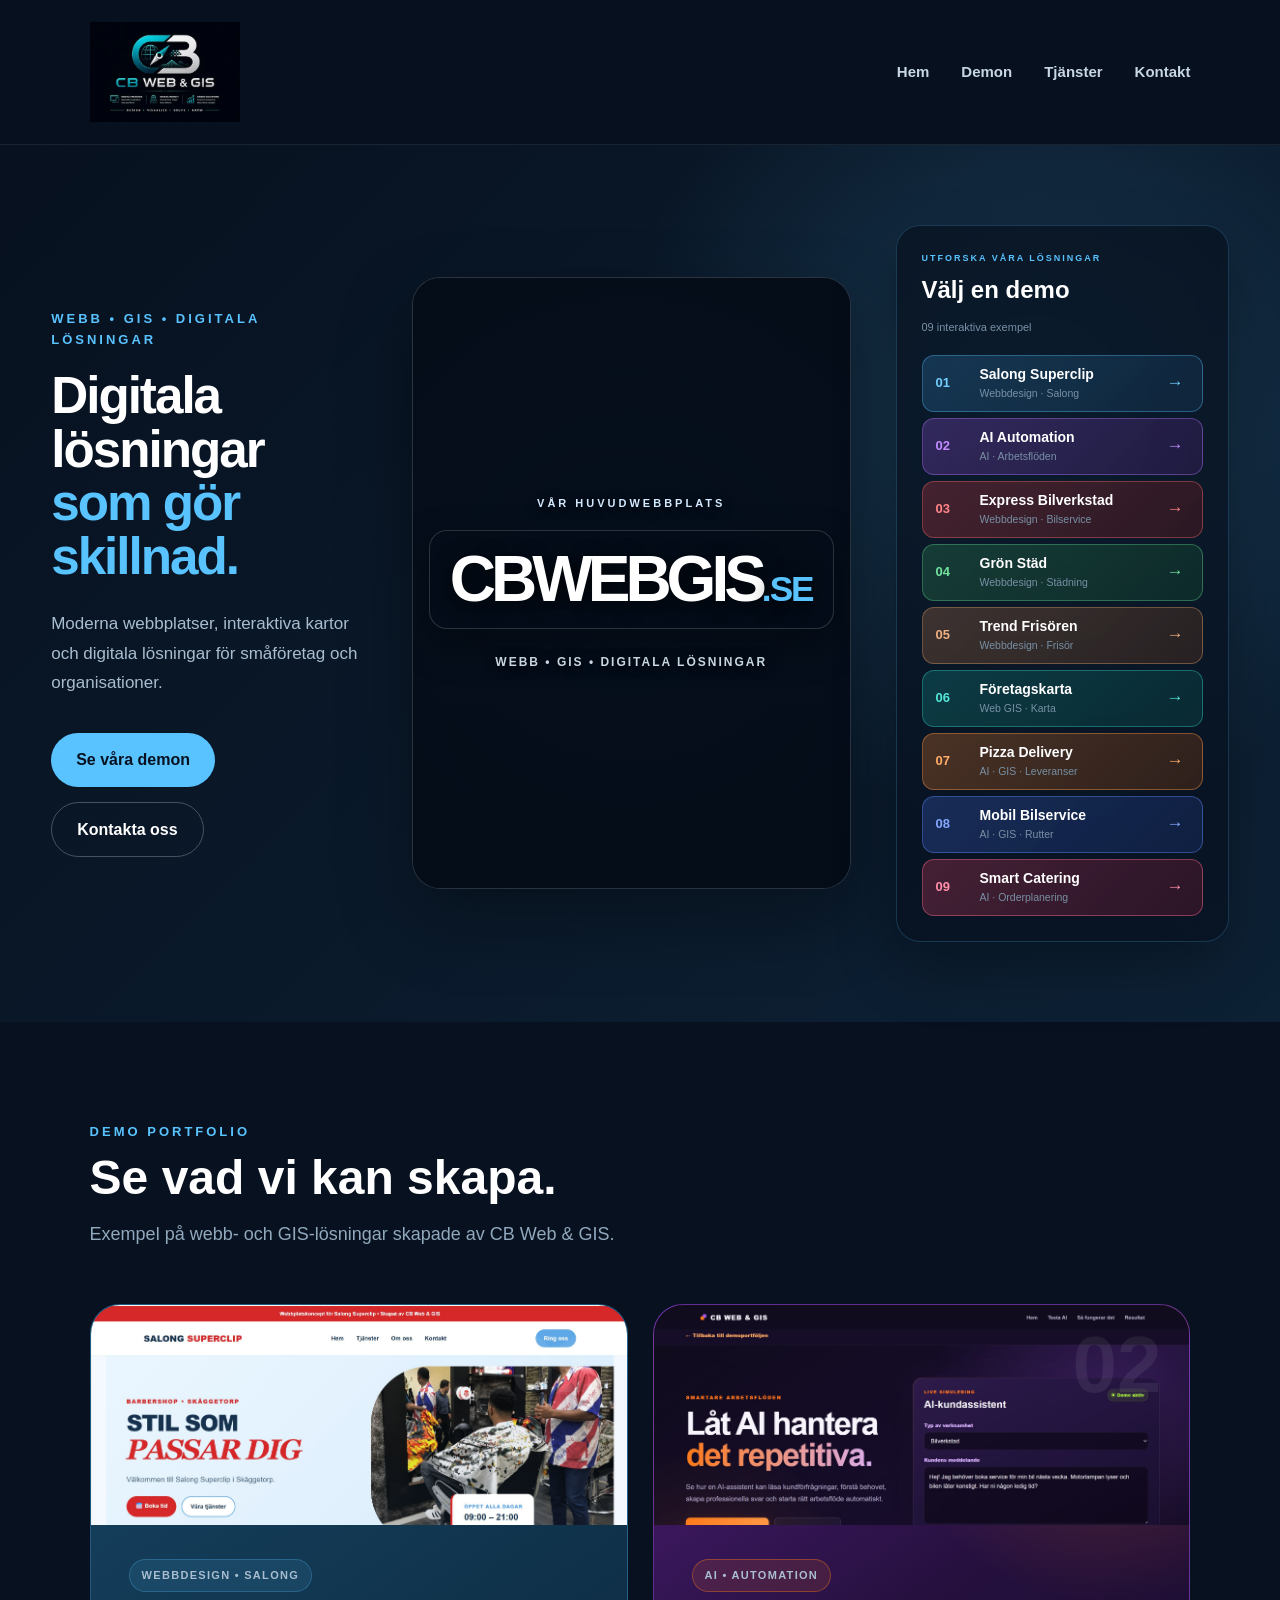
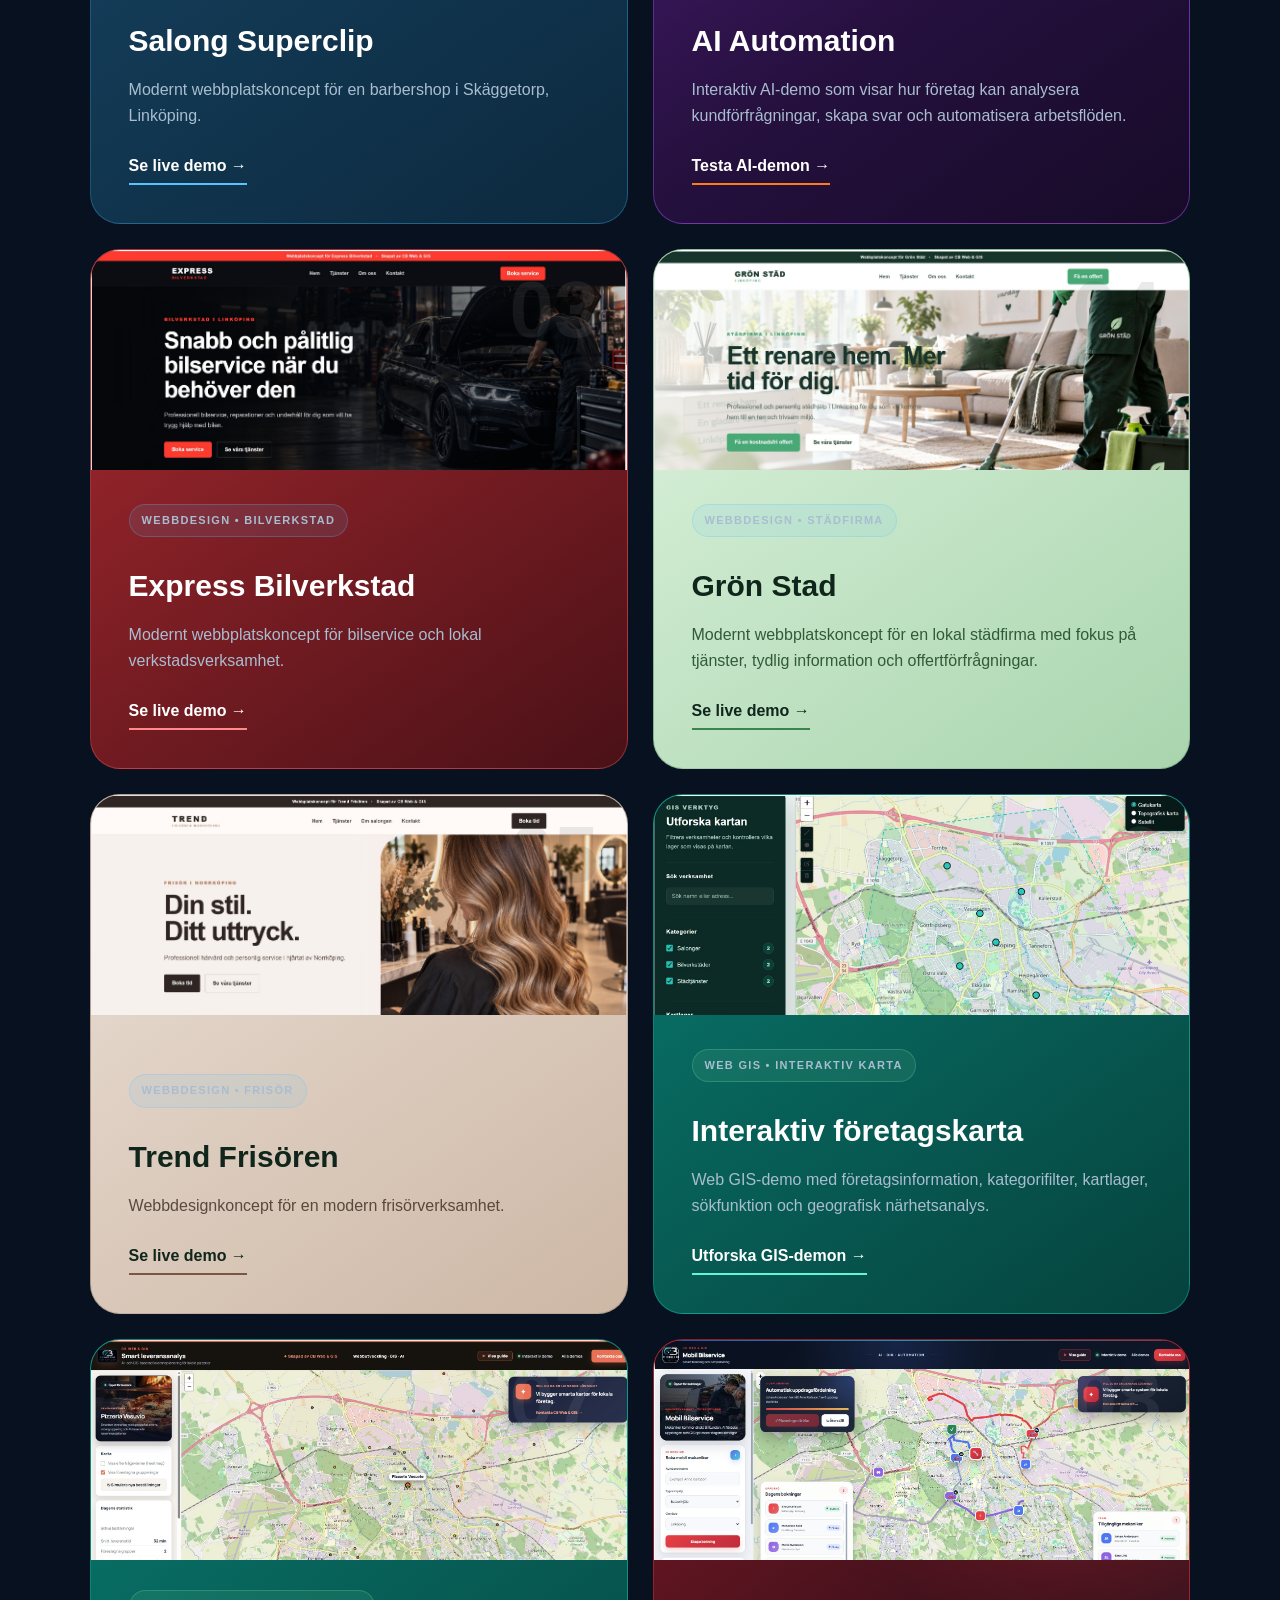
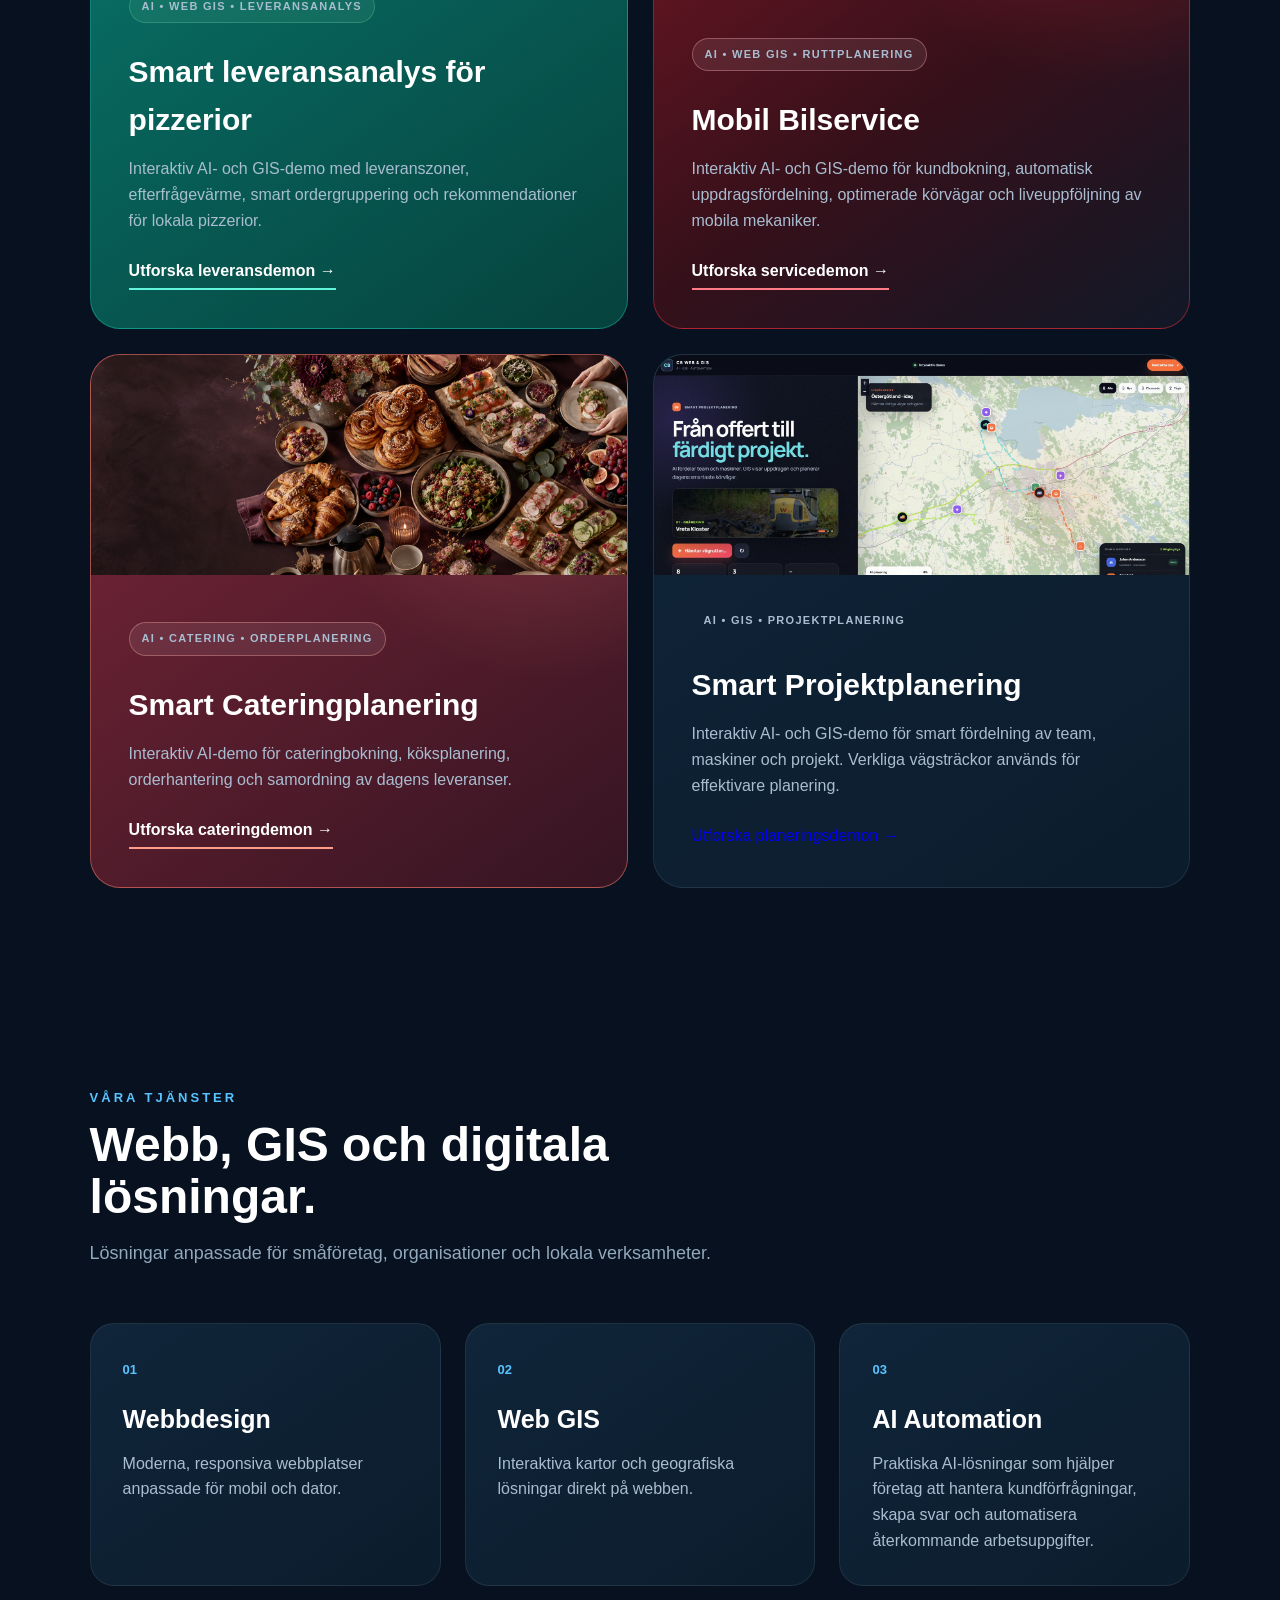
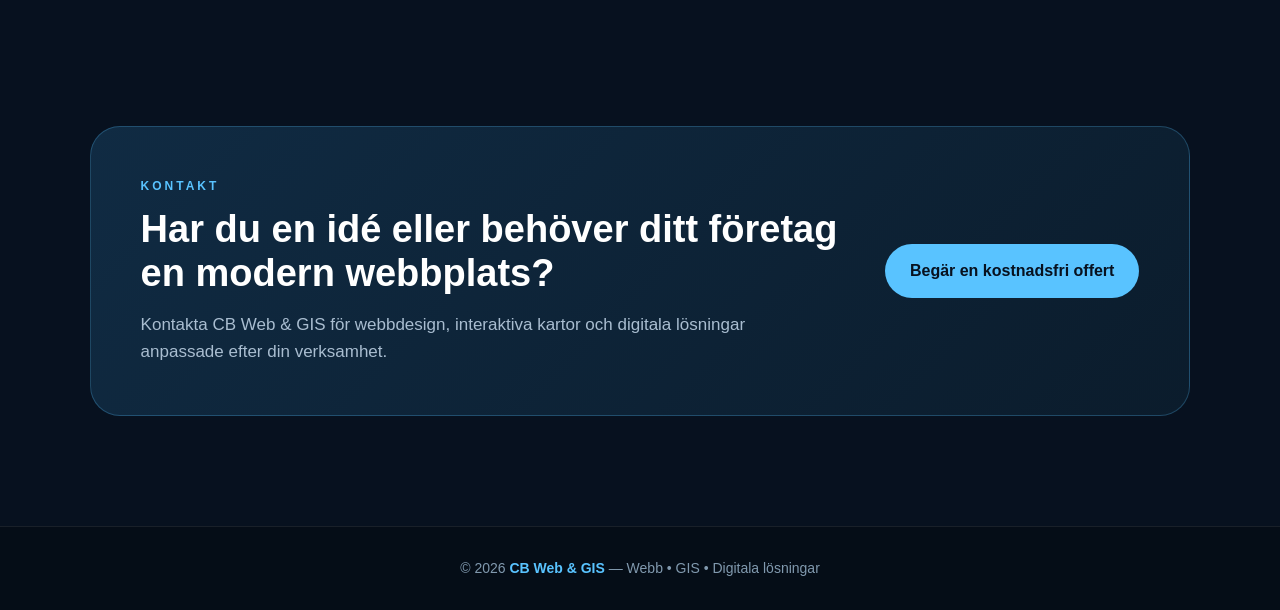
==== commit 5fe654f8: "Update index.html" ====
--- a/index.html
+++ b/index.html
@@ -667,7 +667,37 @@
     </div>
 
 </article>
-
+<article class="demo-card demo-card--planning">
+
+    <div class="demo-image">
+        <img src="smart-projektplanering-preview.jpg"
+             alt="Smart Projektplanering med AI och GIS">
+
+        <div class="demo-number">10</div>
+    </div>
+
+    <div class="demo-content">
+
+        <p class="demo-category">
+            AI • GIS • PROJEKTPLANERING
+        </p>
+
+        <h3>Smart Projektplanering</h3>
+
+        <p>
+            Interaktiv AI- och GIS-demo för smart fördelning
+            av team, maskiner och projekt. Verkliga vägsträckor
+            används för effektivare planering.
+        </p>
+
+        <a href="smart-projektplanering/index.html"
+           class="demo-link">
+            Utforska planeringsdemon →
+        </a>
+
+    </div>
+
+</article>
 </div>
 
 </section>     
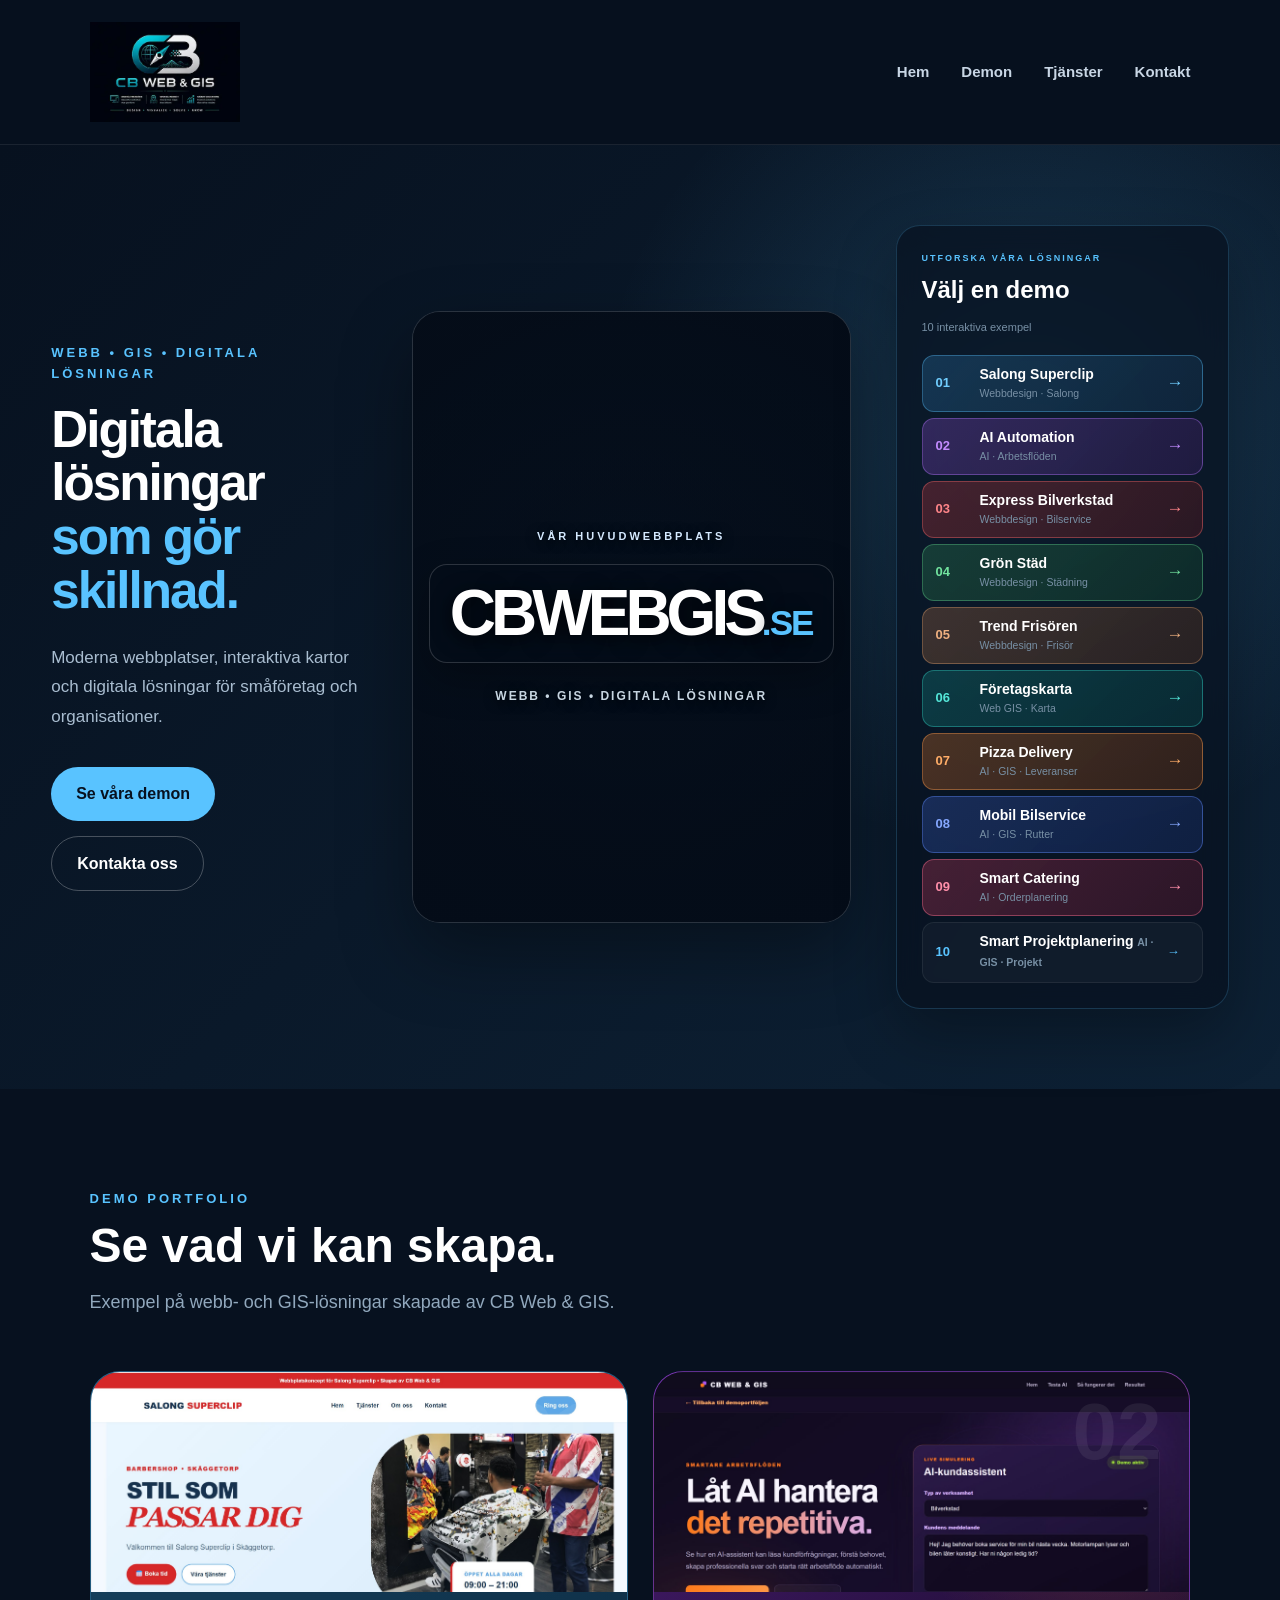
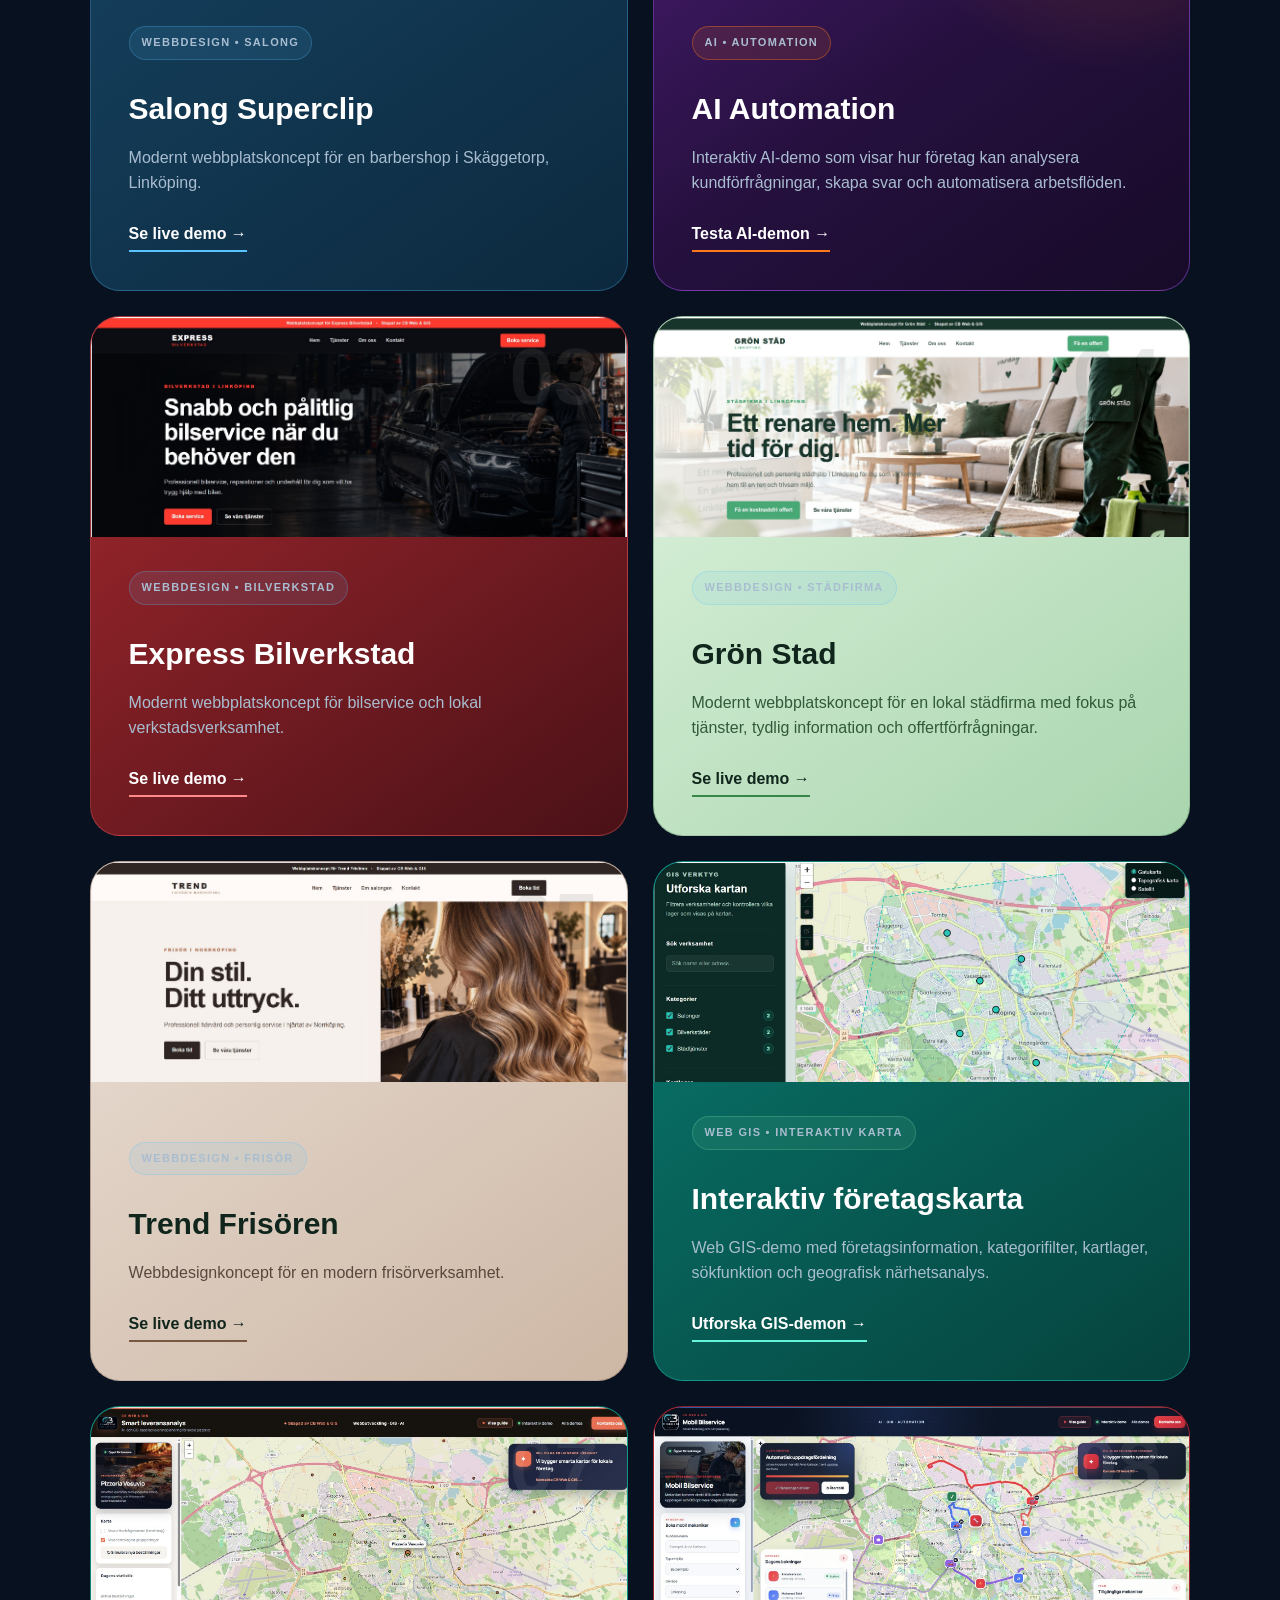
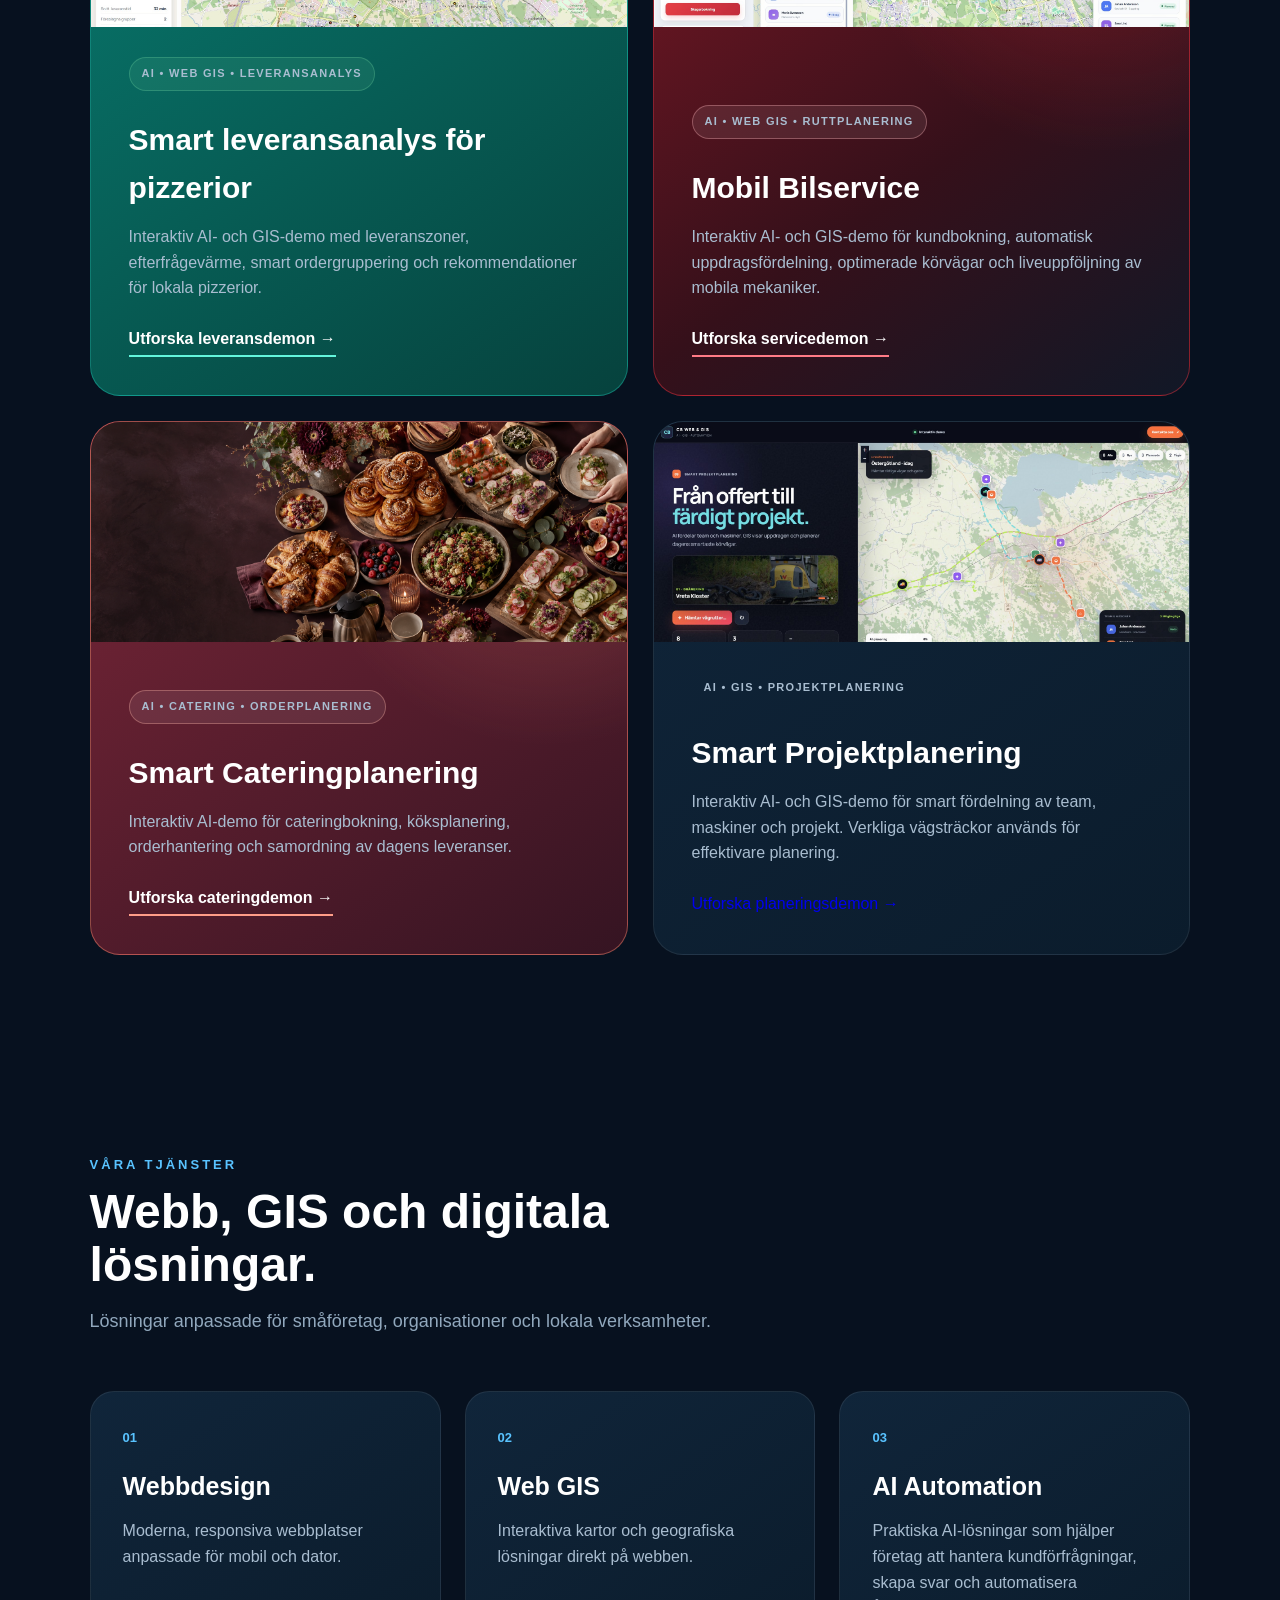
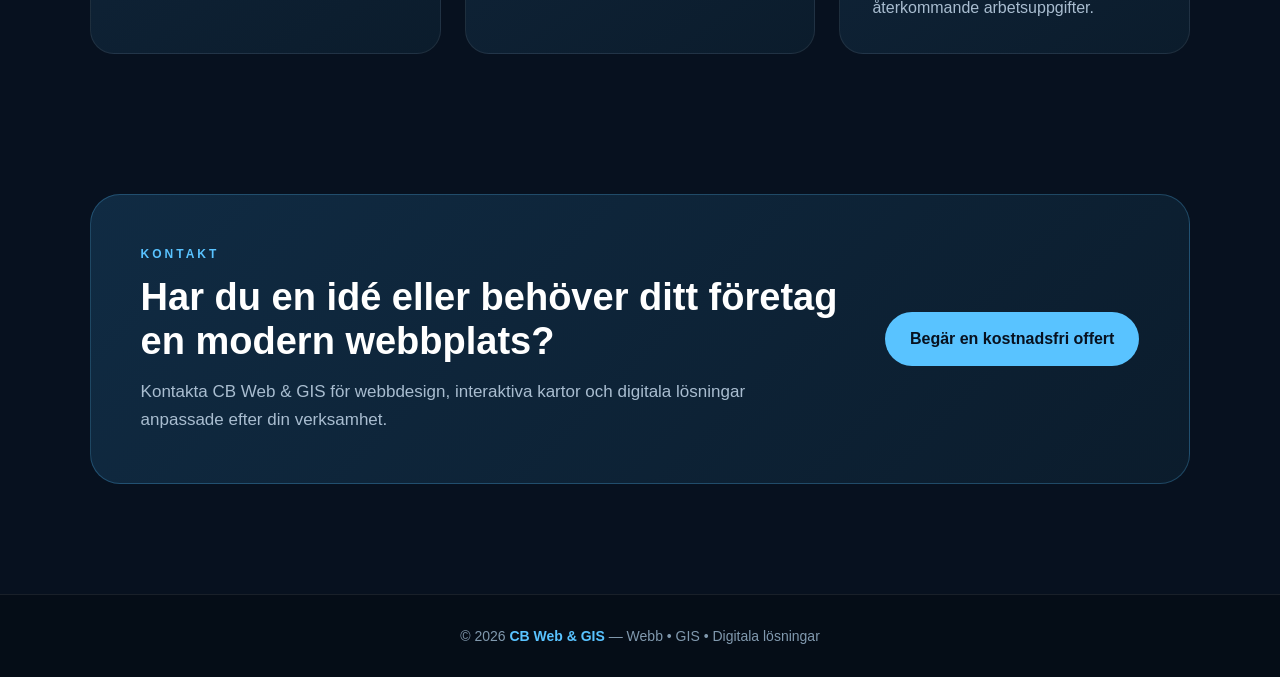
==== commit 80488f9a: "Update index.html" ====
--- a/index.html
+++ b/index.html
@@ -181,7 +181,7 @@
 
                 <h2>Välj en demo</h2>
 
-                <span>09 interaktiva exempel</span>
+                <span>10 interaktiva exempel</span>
 
             </div>
 
@@ -276,6 +276,19 @@
                     </div>
                     <i>→</i>
                 </a>
+               <a href="smart-projektplanering/index.html"
+   class="hero-demo-link hero-demo-link--project">
+
+    <span class="hero-demo-number">10</span>
+
+    <span class="hero-demo-text">
+        <strong>Smart Projektplanering</strong>
+        <small>AI · GIS · Projekt</small>
+    </span>
+
+    <span class="hero-demo-arrow">→</span>
+
+</a>
 
             </div>
 
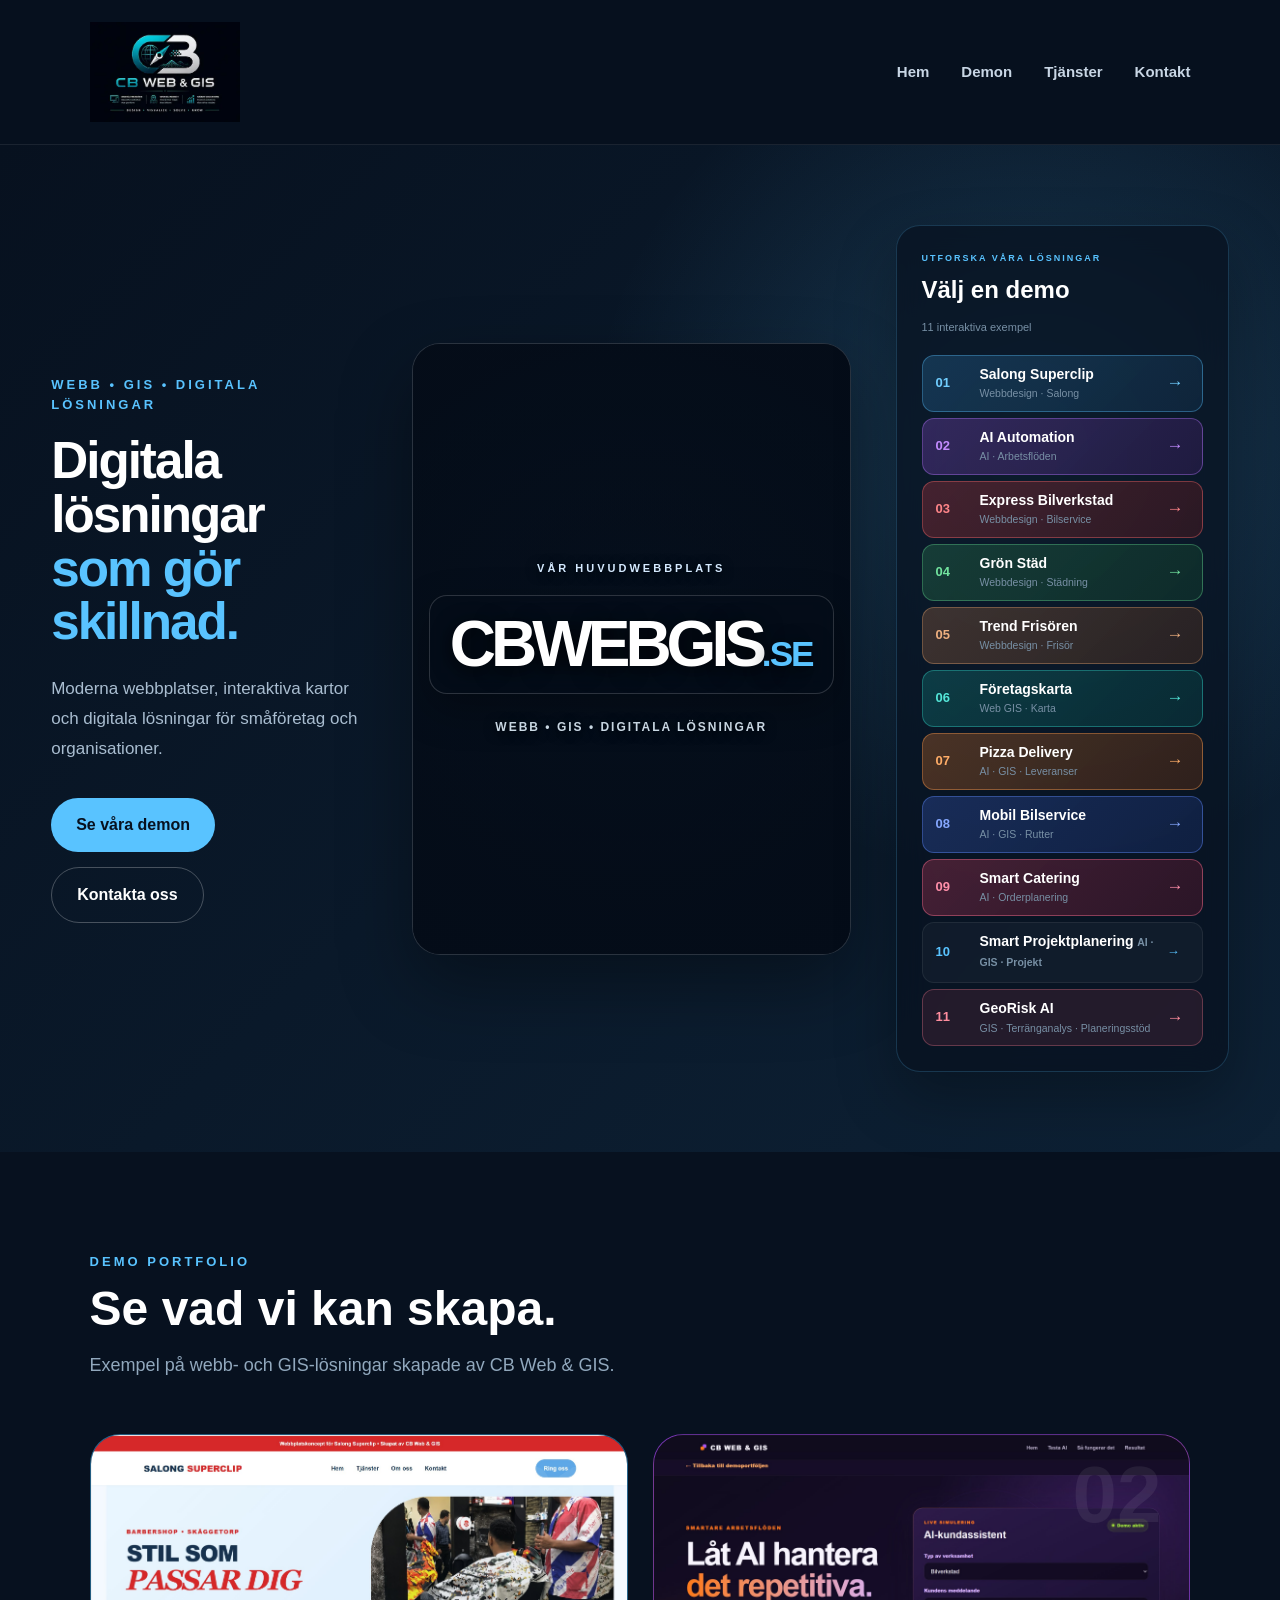
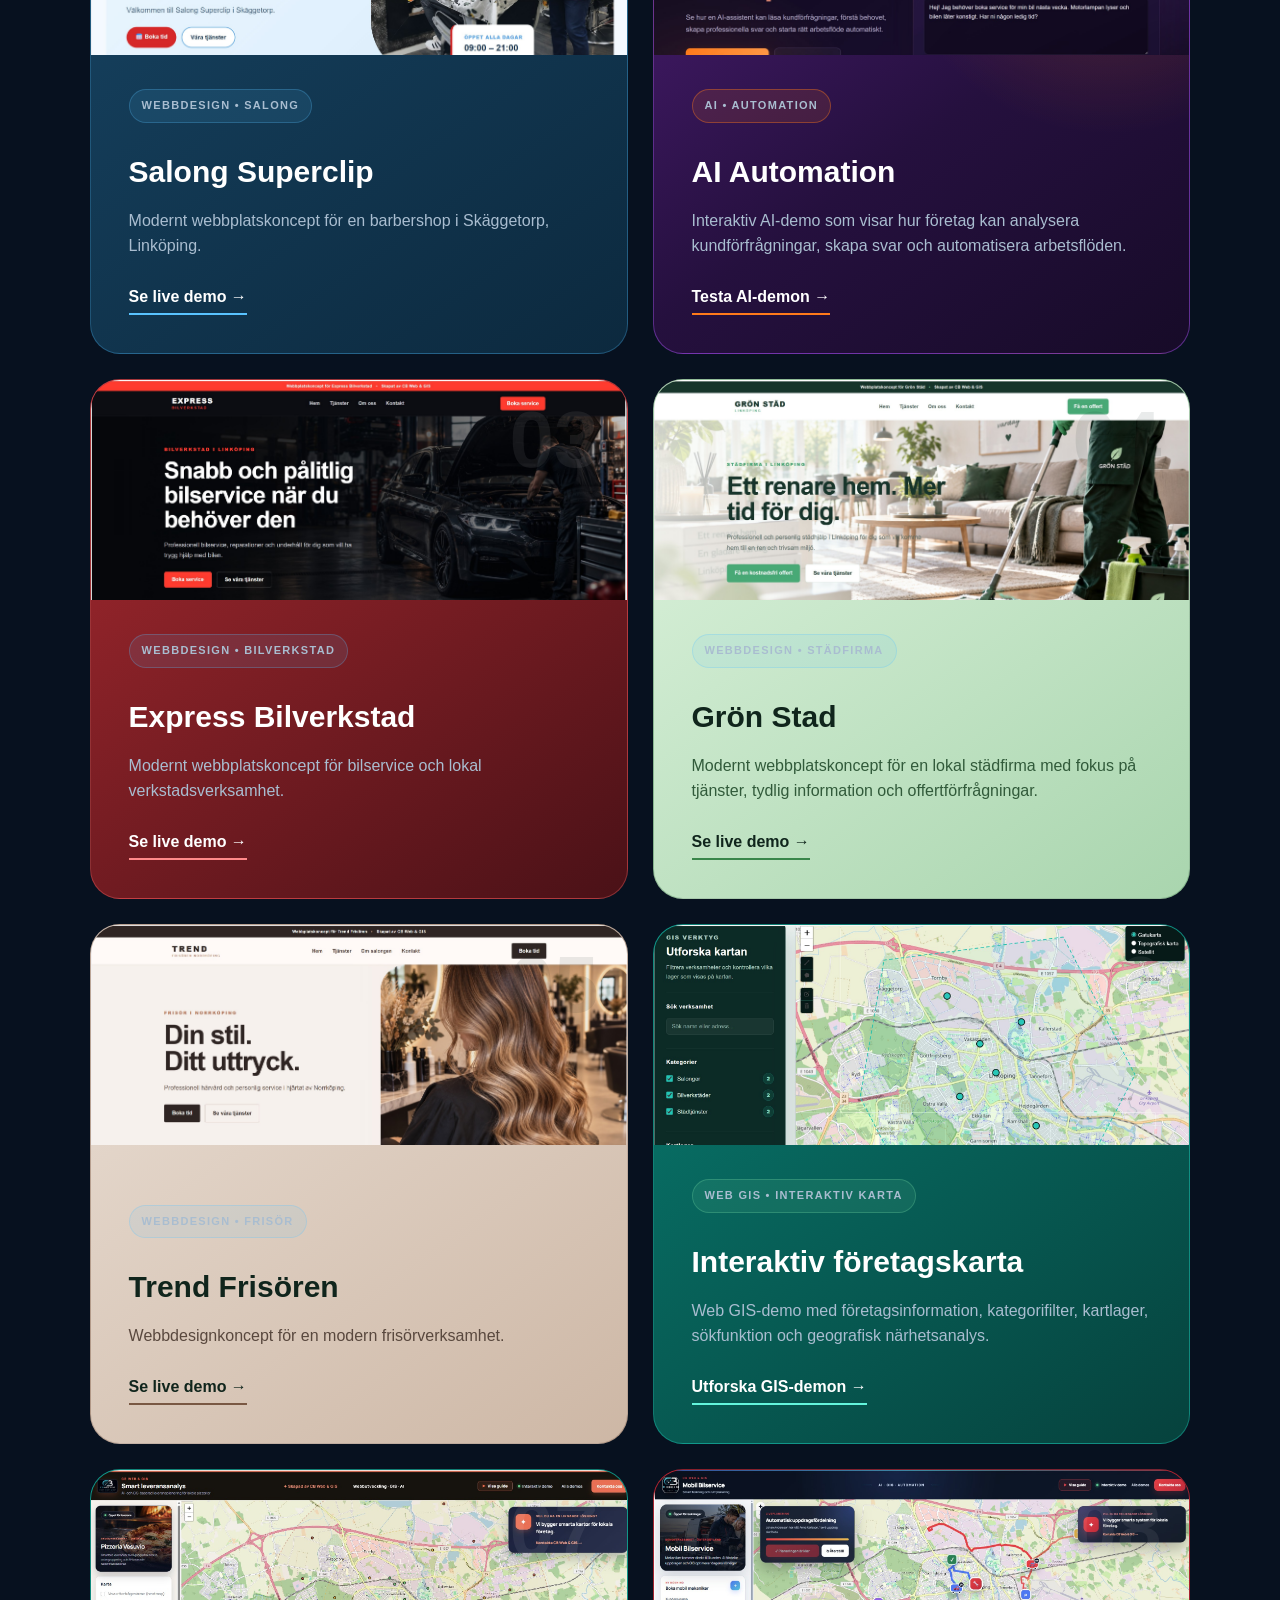
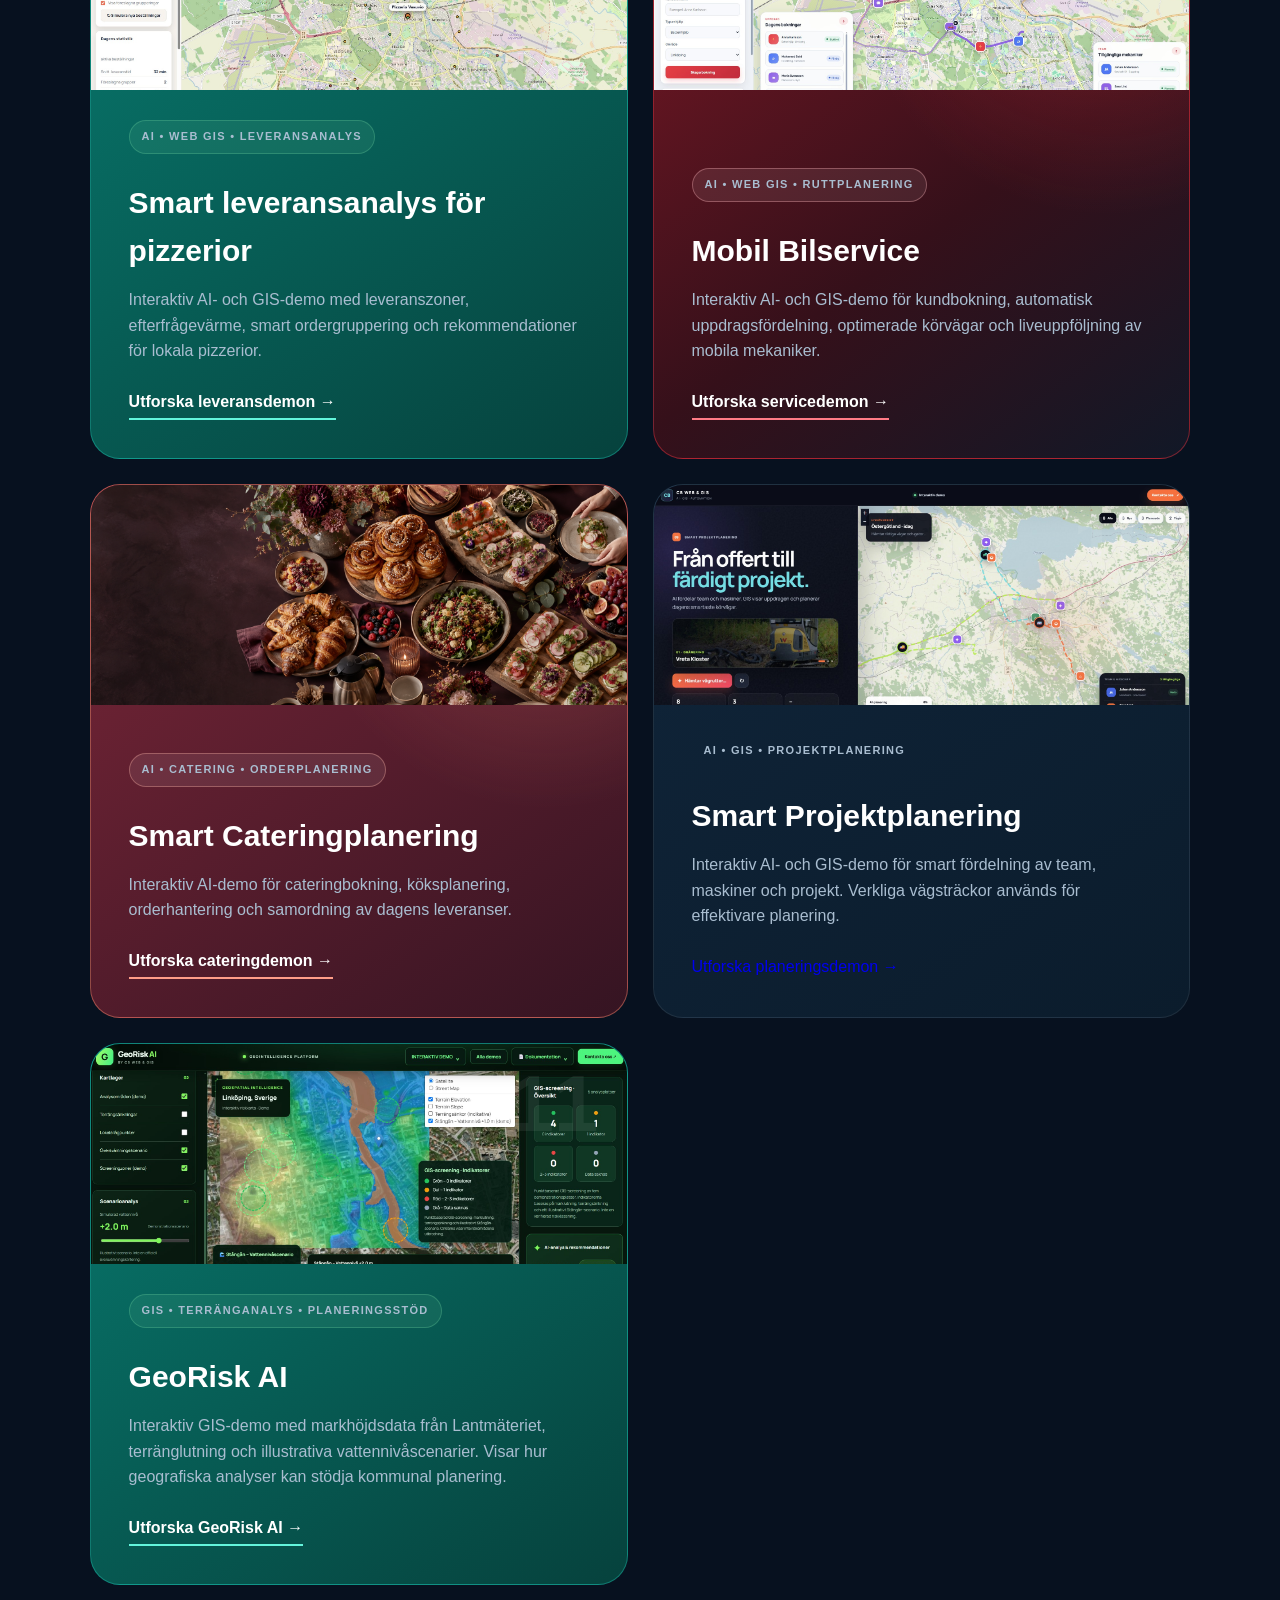
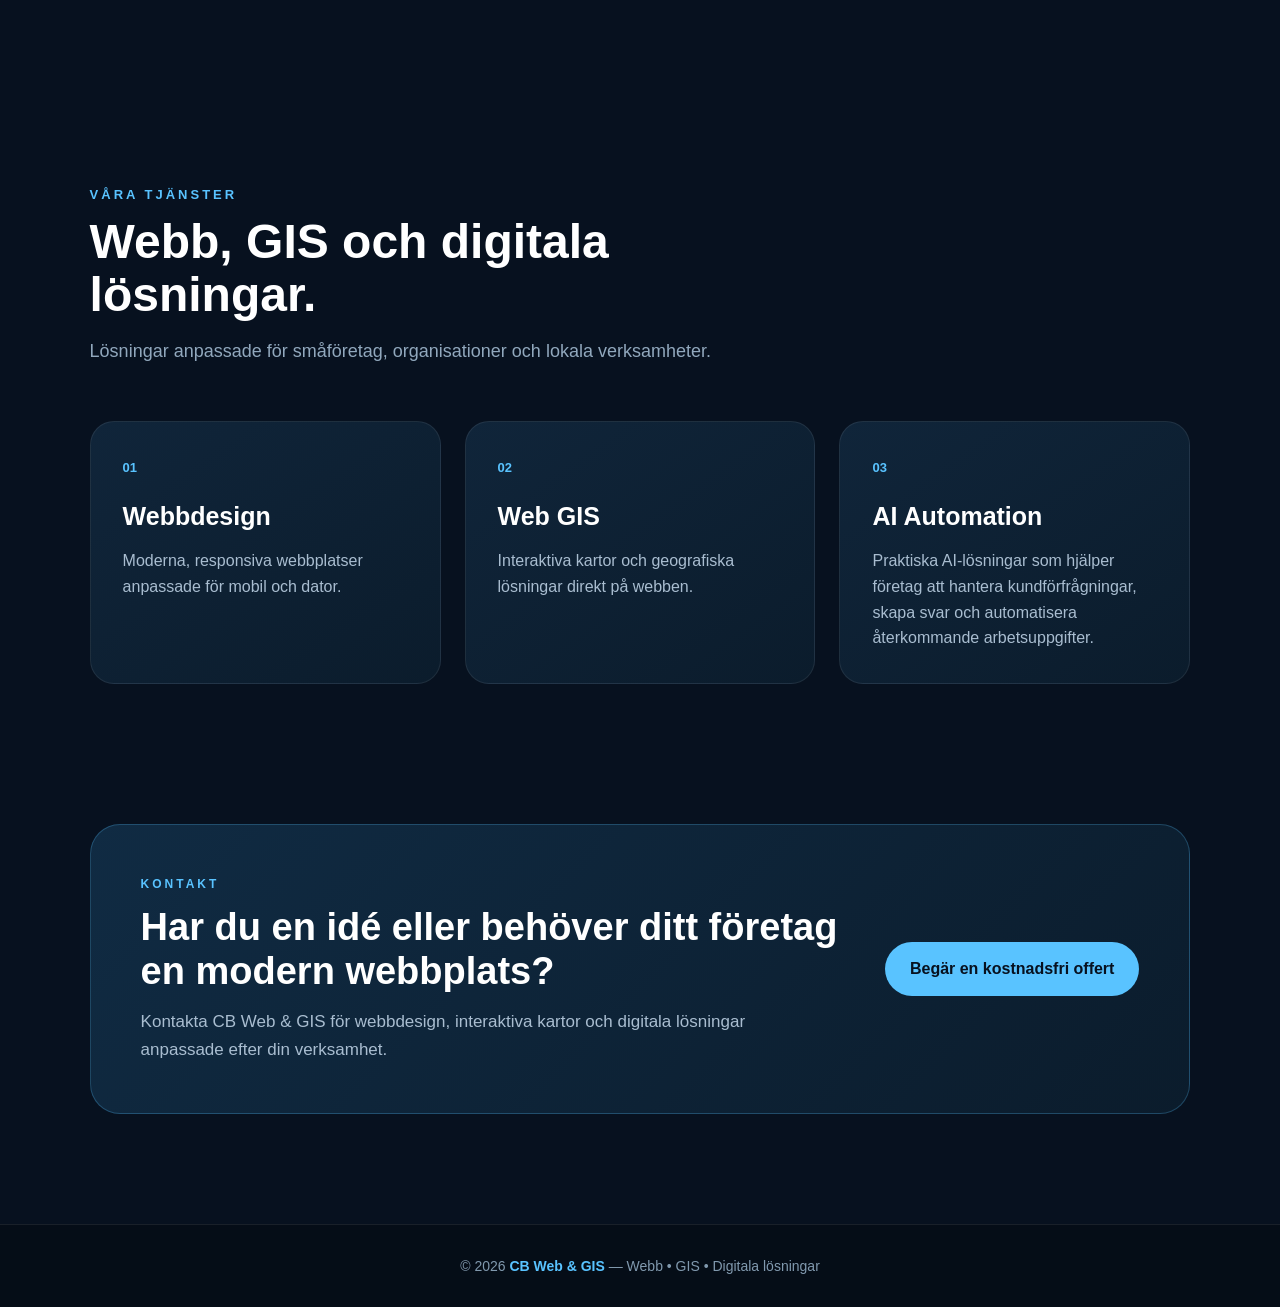
==== commit 83963047: "Add GeoRisk AI to demo portfolio" ====
--- a/index.html
+++ b/index.html
@@ -181,7 +181,7 @@
 
                 <h2>Välj en demo</h2>
 
-                <span>10 interaktiva exempel</span>
+                <span>11 interaktiva exempel</span>
 
             </div>
 
@@ -290,6 +290,21 @@
 
 </a>
 
+<!-- GEORISK AI -->
+<a href="georisk-ai/index.html"
+   class="hero-demo-link hero-demo-link--new">
+
+    <span>11</span>
+
+    <div>
+        <strong>GeoRisk AI</strong>
+        <small>GIS · Terränganalys · Planeringsstöd</small>
+    </div>
+
+    <i>→</i>
+
+</a>
+
             </div>
 
         </aside>
@@ -711,6 +726,47 @@
     </div>
 
 </article>
+
+<!-- GEORISK AI — GIS RISK ANALYSIS -->
+
+<article class="demo-card demo-card--gis demo-card--georisk">
+
+    <div class="demo-image">
+        <img
+            src="georisk-ai-preview.jpg"
+            alt="GeoRisk AI – interaktiv GIS-analys av terräng och vattennivåscenarier"
+            loading="lazy"
+        >
+    </div>
+
+    <div class="demo-number">
+        11
+    </div>
+
+    <div class="demo-content">
+
+        <p class="demo-category gis">
+            GIS • TERRÄNGANALYS • PLANERINGSSTÖD
+        </p>
+
+        <h3>GeoRisk AI</h3>
+
+        <p>
+            Interaktiv GIS-demo med markhöjdsdata från
+            Lantmäteriet, terränglutning och illustrativa
+            vattennivåscenarier. Visar hur geografiska
+            analyser kan stödja kommunal planering.
+        </p>
+
+        <a href="georisk-ai/index.html"
+           class="demo-btn">
+            Utforska GeoRisk AI →
+        </a>
+
+    </div>
+
+</article>
+
 </div>
 
 </section>     
--- a/style.css
+++ b/style.css
@@ -1697,3 +1697,739 @@
     }
 
 }
+/* =========================================================
+   FINAL MOBILE RESPONSIVE FIX
+   CB WEB & GIS PORTFOLIO
+   IMPORTANT: KEEP THIS AT THE VERY BOTTOM OF STYLE.CSS
+========================================================= */
+
+
+/* =========================================================
+   TABLET + MOBILE
+========================================================= */
+
+@media (max-width: 900px) {
+
+    /* -----------------------------
+       HERO
+    ----------------------------- */
+
+    .hero {
+        min-height: auto;
+        display: block;
+    }
+
+
+    .hero-content.hero-content--three-columns {
+        width: 100%;
+        max-width: none;
+
+        display: flex;
+        flex-direction: column;
+
+        align-items: stretch;
+
+        gap: 35px;
+
+        padding: 55px 6% 70px;
+    }
+
+
+    /* LEFT HERO TEXT */
+
+    .hero-main--left {
+        width: 100%;
+        max-width: 680px;
+    }
+
+
+    .hero-main--left h1 {
+        max-width: 650px;
+
+        font-size: clamp(40px, 8vw, 58px);
+
+        line-height: 1.03;
+
+        letter-spacing: -2px;
+    }
+
+
+    .hero-main--left .hero-text {
+        max-width: 600px;
+
+        font-size: 16px;
+
+        line-height: 1.7;
+    }
+
+
+    /* HERO BUTTONS */
+
+    .hero-buttons {
+        display: flex;
+        flex-wrap: wrap;
+
+        gap: 12px;
+    }
+
+
+    /* -----------------------------
+       MIDDLE SLIDESHOW
+    ----------------------------- */
+
+    .hero-website-center {
+        width: 100%;
+
+        min-height: 440px;
+
+        border-left: none;
+        border-right: none;
+
+        border-radius: 22px;
+    }
+
+
+    .hero-website-content {
+        min-height: 440px;
+
+        padding: 35px 20px;
+    }
+
+
+    .hero-website-link {
+        font-size: clamp(42px, 10vw, 68px);
+
+        letter-spacing: -3px;
+
+        flex-wrap: wrap;
+    }
+
+
+    .hero-website-description {
+        font-size: 11px;
+
+        letter-spacing: 1.5px;
+    }
+
+
+    /* -----------------------------
+       DEMO MENU
+    ----------------------------- */
+
+    .hero-demo-menu {
+        width: 100%;
+
+        padding: 22px;
+
+        border-radius: 20px;
+    }
+
+
+    .hero-demo-list {
+        display: grid;
+
+        grid-template-columns:
+            repeat(2, minmax(0, 1fr));
+
+        gap: 8px;
+    }
+
+
+    .hero-demo-link {
+        min-width: 0;
+
+        min-height: 60px;
+    }
+
+
+    /* -----------------------------
+       DEMO GRID
+    ----------------------------- */
+
+    .demo-grid {
+        grid-template-columns: 1fr;
+    }
+
+
+    /* -----------------------------
+       SERVICES
+    ----------------------------- */
+
+    .services-grid {
+        grid-template-columns: 1fr;
+    }
+
+
+    /* -----------------------------
+       CONTACT
+    ----------------------------- */
+
+    .contact-box {
+        flex-direction: column;
+
+        align-items: flex-start;
+    }
+
+
+    .contact-actions {
+        width: 100%;
+    }
+
+
+    .contact-actions .btn {
+        width: 100%;
+
+        text-align: center;
+    }
+}
+
+
+
+/* =========================================================
+   MOBILE PHONES
+========================================================= */
+
+@media (max-width: 600px) {
+
+    /* -----------------------------
+       HEADER
+    ----------------------------- */
+
+    .navbar {
+        padding: 16px 5%;
+    }
+
+
+    .logo img {
+        width: 120px;
+    }
+
+
+    .menu-toggle {
+        font-size: 27px;
+    }
+
+
+    .nav-links {
+        left: 4%;
+        right: 4%;
+
+        padding: 20px;
+    }
+
+
+
+    /* -----------------------------
+       HERO
+    ----------------------------- */
+
+    .hero {
+        min-height: auto;
+    }
+
+
+    .hero-content.hero-content--three-columns {
+        display: flex !important;
+
+        flex-direction: column;
+
+        width: 100%;
+
+        padding:
+            45px 5% 60px;
+
+        gap: 30px;
+    }
+
+
+
+    /* -----------------------------
+       HERO INTRO
+    ----------------------------- */
+
+    .hero-main--left {
+        width: 100%;
+    }
+
+
+    .hero-small {
+        margin-bottom: 14px;
+
+        font-size: 9px;
+
+        letter-spacing: 1.8px;
+    }
+
+
+    .hero-main--left h1,
+    .hero h1 {
+        max-width: 100%;
+
+        margin-bottom: 20px;
+
+        font-size: clamp(36px, 11vw, 48px);
+
+        line-height: 1.02;
+
+        letter-spacing: -1.8px;
+
+        overflow-wrap: break-word;
+    }
+
+
+    .hero-text,
+    .hero-main--left .hero-text {
+        max-width: 100%;
+
+        margin-bottom: 27px;
+
+        font-size: 15px;
+
+        line-height: 1.65;
+    }
+
+
+
+    /* -----------------------------
+       HERO BUTTONS
+    ----------------------------- */
+
+    .hero-buttons {
+        width: 100%;
+
+        display: flex;
+
+        flex-direction: column;
+
+        gap: 10px;
+    }
+
+
+    .hero-buttons .btn {
+        width: 100%;
+
+        display: flex;
+
+        align-items: center;
+        justify-content: center;
+
+        min-height: 52px;
+
+        padding: 13px 18px;
+
+        text-align: center;
+    }
+
+
+
+    /* =====================================================
+       MAIN WEBSITE SLIDESHOW
+    ===================================================== */
+
+    .hero-website-center {
+        width: 100%;
+
+        min-width: 0;
+
+        min-height: 360px;
+
+        margin: 5px 0 0;
+
+        border-radius: 20px;
+
+        overflow: hidden;
+    }
+
+
+    .hero-website-content {
+        width: 100%;
+
+        min-height: 360px;
+
+        padding: 28px 16px;
+    }
+
+
+    .hero-website-content > p {
+        margin-bottom: 13px;
+
+        font-size: 8px;
+
+        letter-spacing: 2px;
+    }
+
+
+    .hero-website-content .hero-website-link {
+        max-width: 100%;
+
+        display: flex;
+
+        justify-content: center;
+
+        flex-wrap: wrap;
+
+        padding: 14px 13px;
+
+        font-size: clamp(34px, 11vw, 52px);
+
+        line-height: 1;
+
+        letter-spacing: -2px;
+
+        white-space: normal;
+
+        overflow-wrap: anywhere;
+    }
+
+
+    .hero-website-link strong {
+        font-size: 0.52em;
+
+        letter-spacing: -1px;
+    }
+
+
+    .hero-website-content
+    .hero-website-description {
+        margin-top: 17px;
+
+        font-size: 9px;
+
+        line-height: 1.5;
+
+        letter-spacing: 1.2px;
+    }
+
+
+
+    /* =====================================================
+       DEMO MENU
+    ===================================================== */
+
+    .hero-demo-menu {
+        width: 100%;
+
+        min-width: 0;
+
+        padding: 18px;
+
+        border-radius: 18px;
+    }
+
+
+    .demo-menu-heading {
+        margin-bottom: 15px;
+    }
+
+
+    .demo-menu-heading p {
+        font-size: 8px;
+
+        letter-spacing: 1.5px;
+    }
+
+
+    .demo-menu-heading h2 {
+        font-size: 22px;
+    }
+
+
+    .demo-menu-heading > span {
+        font-size: 10px;
+    }
+
+
+    .hero-demo-list {
+        display: grid;
+
+        grid-template-columns: 1fr;
+
+        gap: 7px;
+    }
+
+
+    .hero-demo-link {
+        width: 100%;
+
+        min-width: 0;
+
+        min-height: 57px;
+
+        padding: 9px 11px;
+
+        grid-template-columns:
+            30px minmax(0, 1fr) 20px;
+
+        gap: 9px;
+    }
+
+
+    .hero-demo-link > span {
+        font-size: 11px;
+    }
+
+
+    .hero-demo-link strong {
+        font-size: 12px;
+
+        white-space: normal;
+    }
+
+
+    .hero-demo-link small {
+        font-size: 9px;
+
+        white-space: normal;
+    }
+
+
+    .hero-demo-link i,
+    .hero-demo-arrow {
+        font-size: 14px;
+    }
+
+
+
+    /* =====================================================
+       DEMO PORTFOLIO SECTION
+    ===================================================== */
+
+    .demos {
+        padding:
+            65px 5%;
+    }
+
+
+    .section-heading {
+        margin-bottom: 35px;
+    }
+
+
+    .section-heading > p {
+        font-size: 10px;
+
+        letter-spacing: 2px;
+    }
+
+
+    .section-heading h2 {
+        font-size: clamp(34px, 10vw, 43px);
+
+        line-height: 1.08;
+    }
+
+
+    .section-heading > span {
+        font-size: 15px;
+
+        line-height: 1.6;
+    }
+
+
+    .demo-grid {
+        display: grid;
+
+        grid-template-columns: 1fr;
+
+        gap: 18px;
+    }
+
+
+    .demo-card {
+        width: 100%;
+
+        min-width: 0;
+        min-height: auto;
+
+        padding: 24px;
+
+        border-radius: 22px;
+    }
+
+
+    .demo-image {
+        height: 200px;
+
+        margin:
+            -24px -24px 24px;
+    }
+
+
+    .demo-number {
+        top: 16px;
+        right: 20px;
+
+        font-size: 58px;
+    }
+
+
+    .demo-content h3 {
+        font-size: 25px;
+
+        line-height: 1.2;
+    }
+
+
+    .demo-content > p:not(.demo-type) {
+        font-size: 14px;
+
+        line-height: 1.65;
+    }
+
+
+
+    /* =====================================================
+       SERVICES
+    ===================================================== */
+
+    .services {
+        padding:
+            65px 5%;
+    }
+
+
+    .services-grid {
+        display: grid;
+
+        grid-template-columns: 1fr;
+
+        gap: 15px;
+    }
+
+
+    .service-card {
+        padding: 26px;
+
+        border-radius: 20px;
+    }
+
+
+
+    /* =====================================================
+       CONTACT
+    ===================================================== */
+
+    .contact {
+        padding:
+            20px 5% 70px;
+    }
+
+
+    .contact-box {
+        width: 100%;
+
+        padding: 27px 22px;
+
+        border-radius: 22px;
+
+        flex-direction: column;
+
+        align-items: flex-start;
+
+        gap: 28px;
+    }
+
+
+    .contact-box h2 {
+        font-size: clamp(28px, 8vw, 36px);
+
+        line-height: 1.15;
+    }
+
+
+    .contact-text {
+        font-size: 15px;
+
+        line-height: 1.65;
+    }
+
+
+    .contact-actions {
+        width: 100%;
+    }
+
+
+    .contact-actions .btn {
+        width: 100%;
+
+        display: flex;
+
+        align-items: center;
+        justify-content: center;
+
+        padding: 15px 17px;
+    }
+
+
+
+    /* =====================================================
+       FOOTER
+    ===================================================== */
+
+    .site-footer {
+        padding:
+            27px 5%;
+
+        font-size: 12px;
+
+        line-height: 1.7;
+    }
+
+}
+
+
+
+/* =========================================================
+   VERY SMALL PHONES
+========================================================= */
+
+@media (max-width: 380px) {
+
+    .hero-content.hero-content--three-columns {
+        padding-left: 16px;
+        padding-right: 16px;
+    }
+
+
+    .hero-main--left h1,
+    .hero h1 {
+        font-size: 34px;
+    }
+
+
+    .hero-website-center,
+    .hero-website-content {
+        min-height: 320px;
+    }
+
+
+    .hero-website-content
+    .hero-website-link {
+        font-size: 33px;
+    }
+
+
+    .hero-demo-menu {
+        padding: 14px;
+    }
+
+
+    .hero-demo-link {
+        padding:
+            8px 9px;
+    }
+
+
+    .demo-card {
+        padding: 20px;
+    }
+
+
+    .demo-image {
+        margin:
+            -20px -20px 22px;
+
+        height: 180px;
+    }
+
+}
